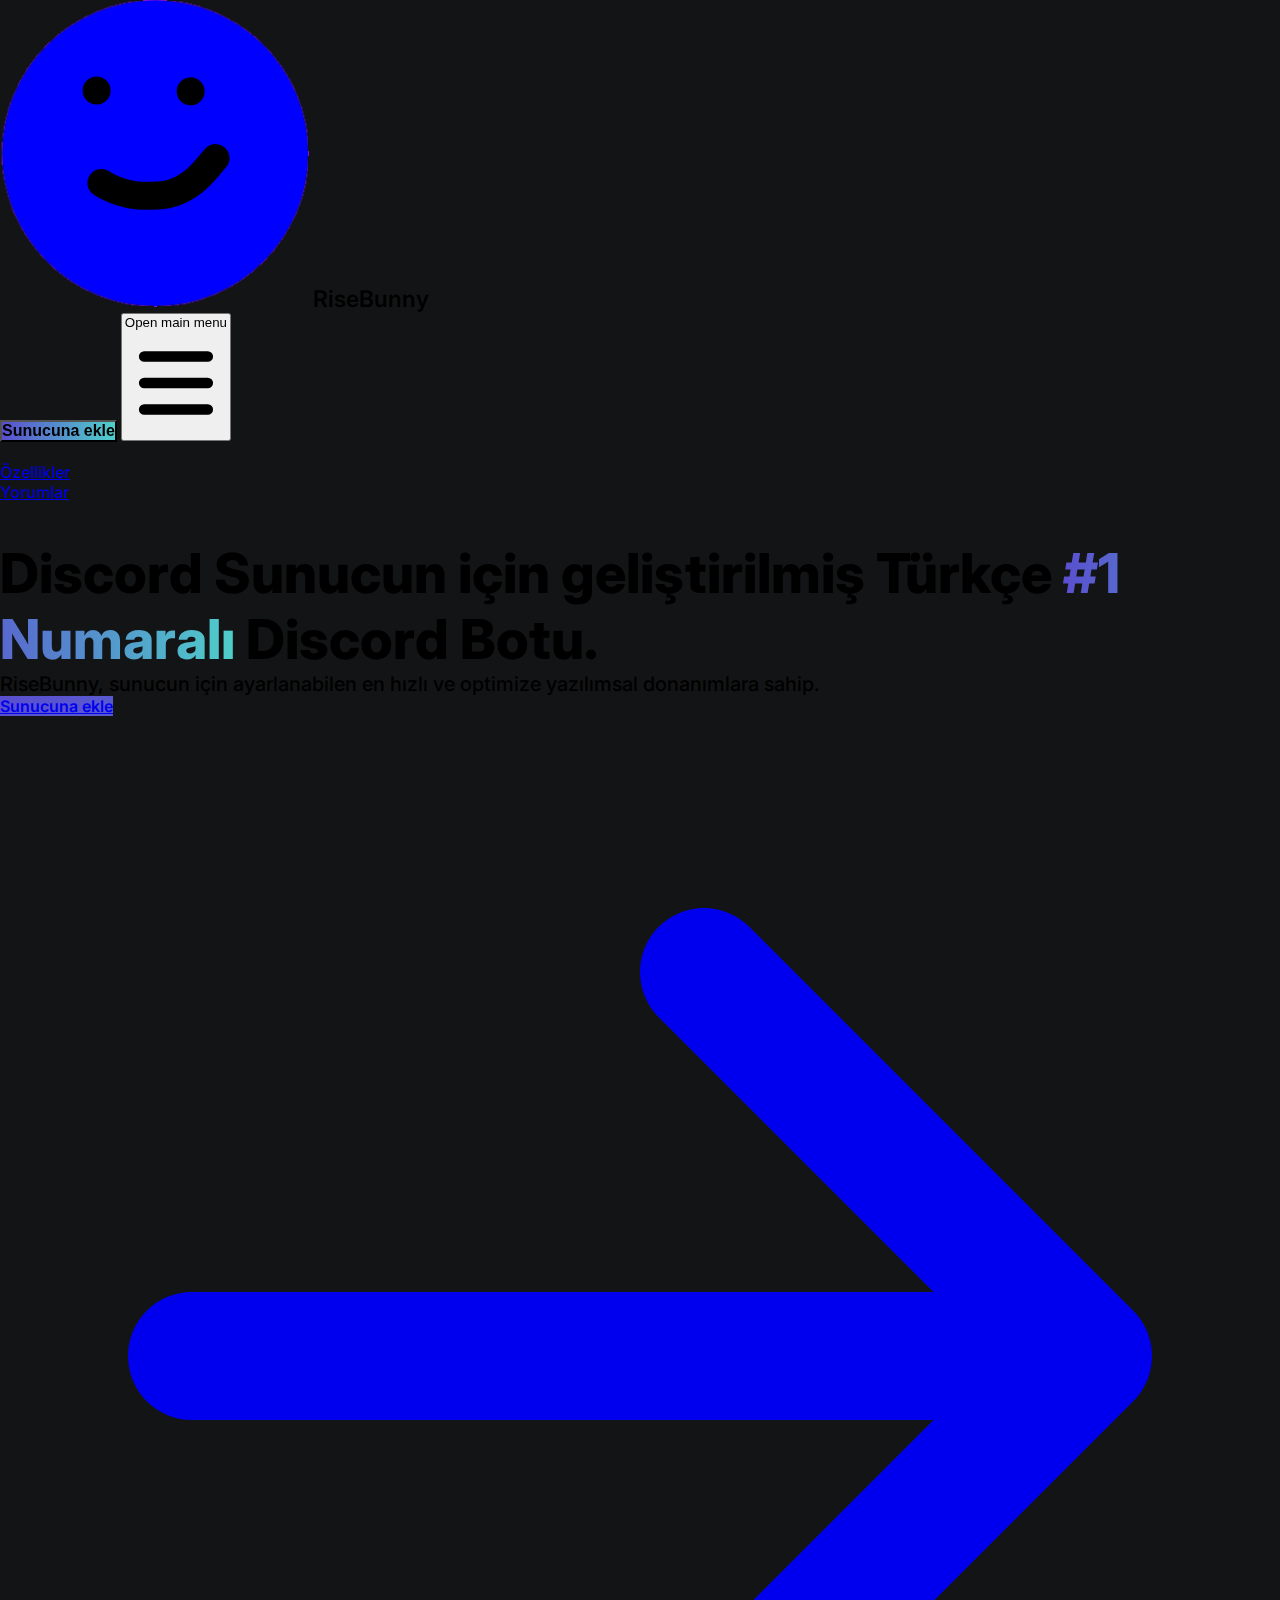
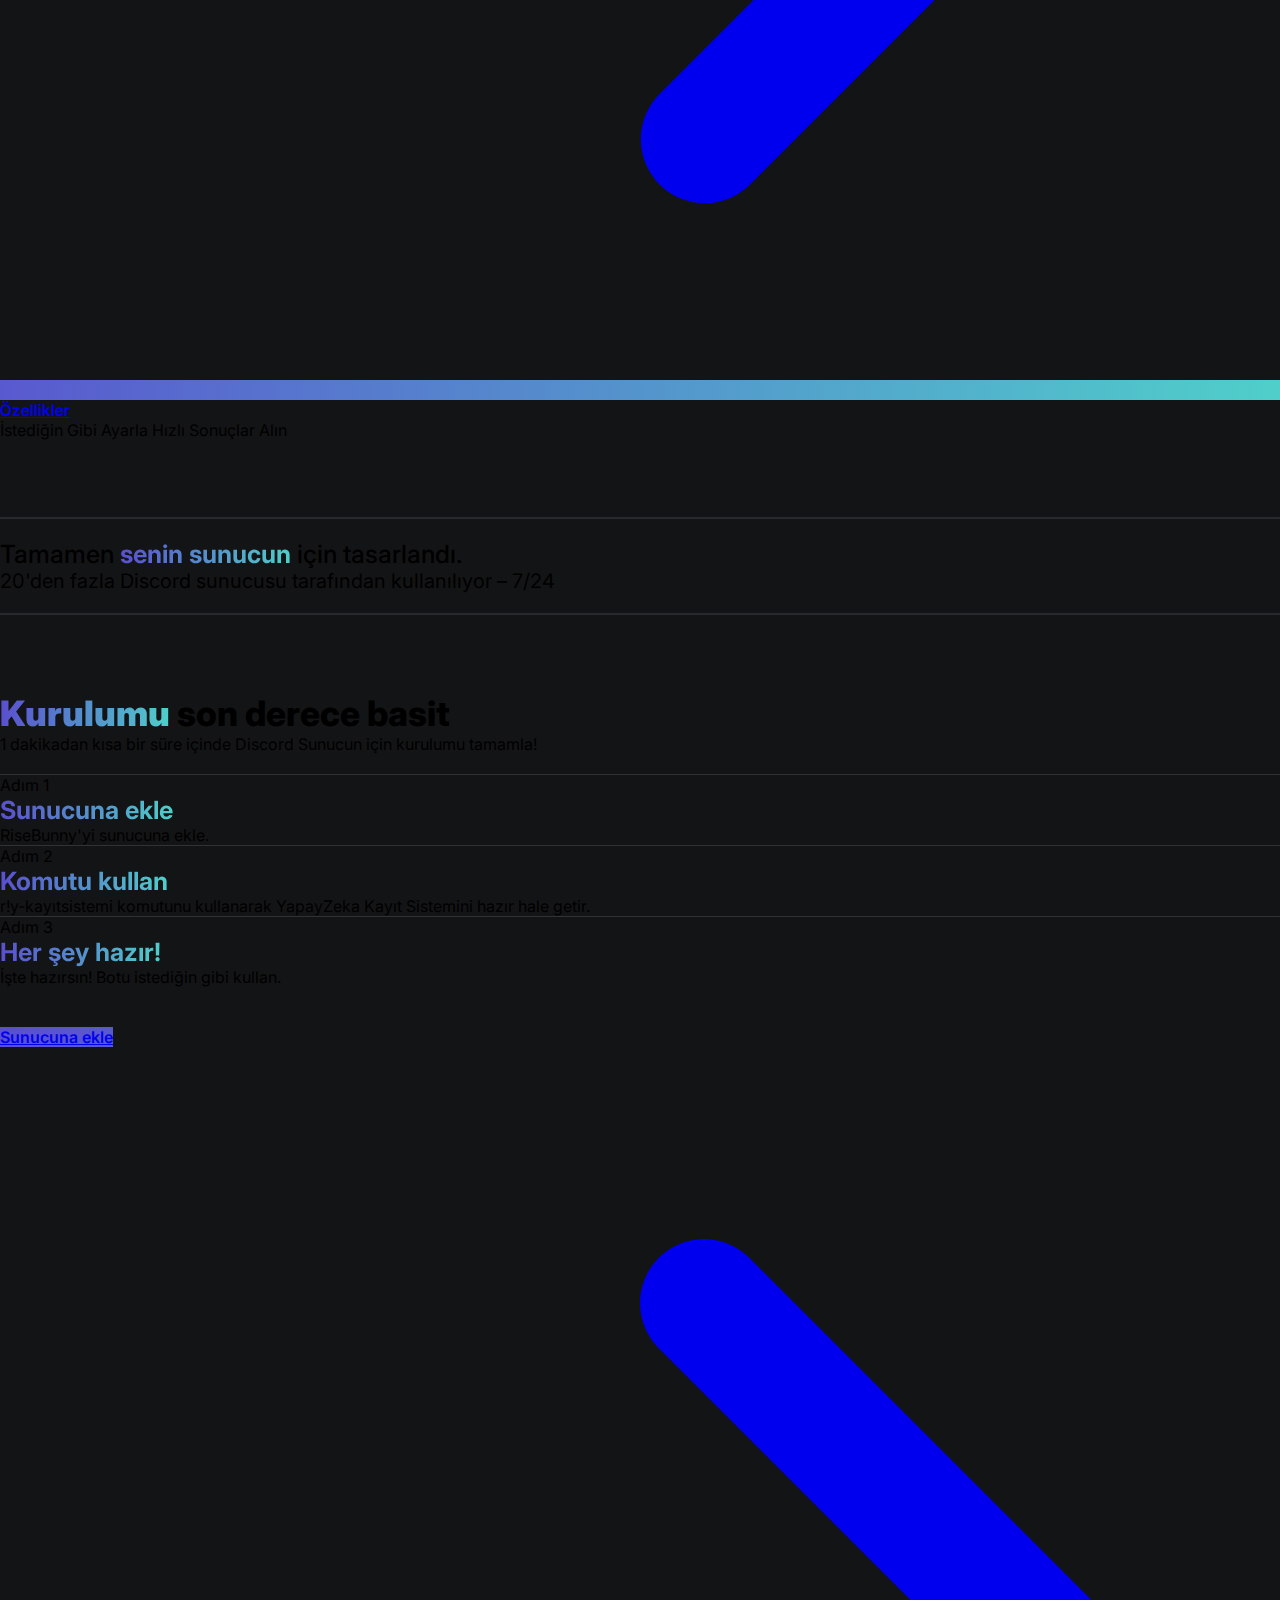
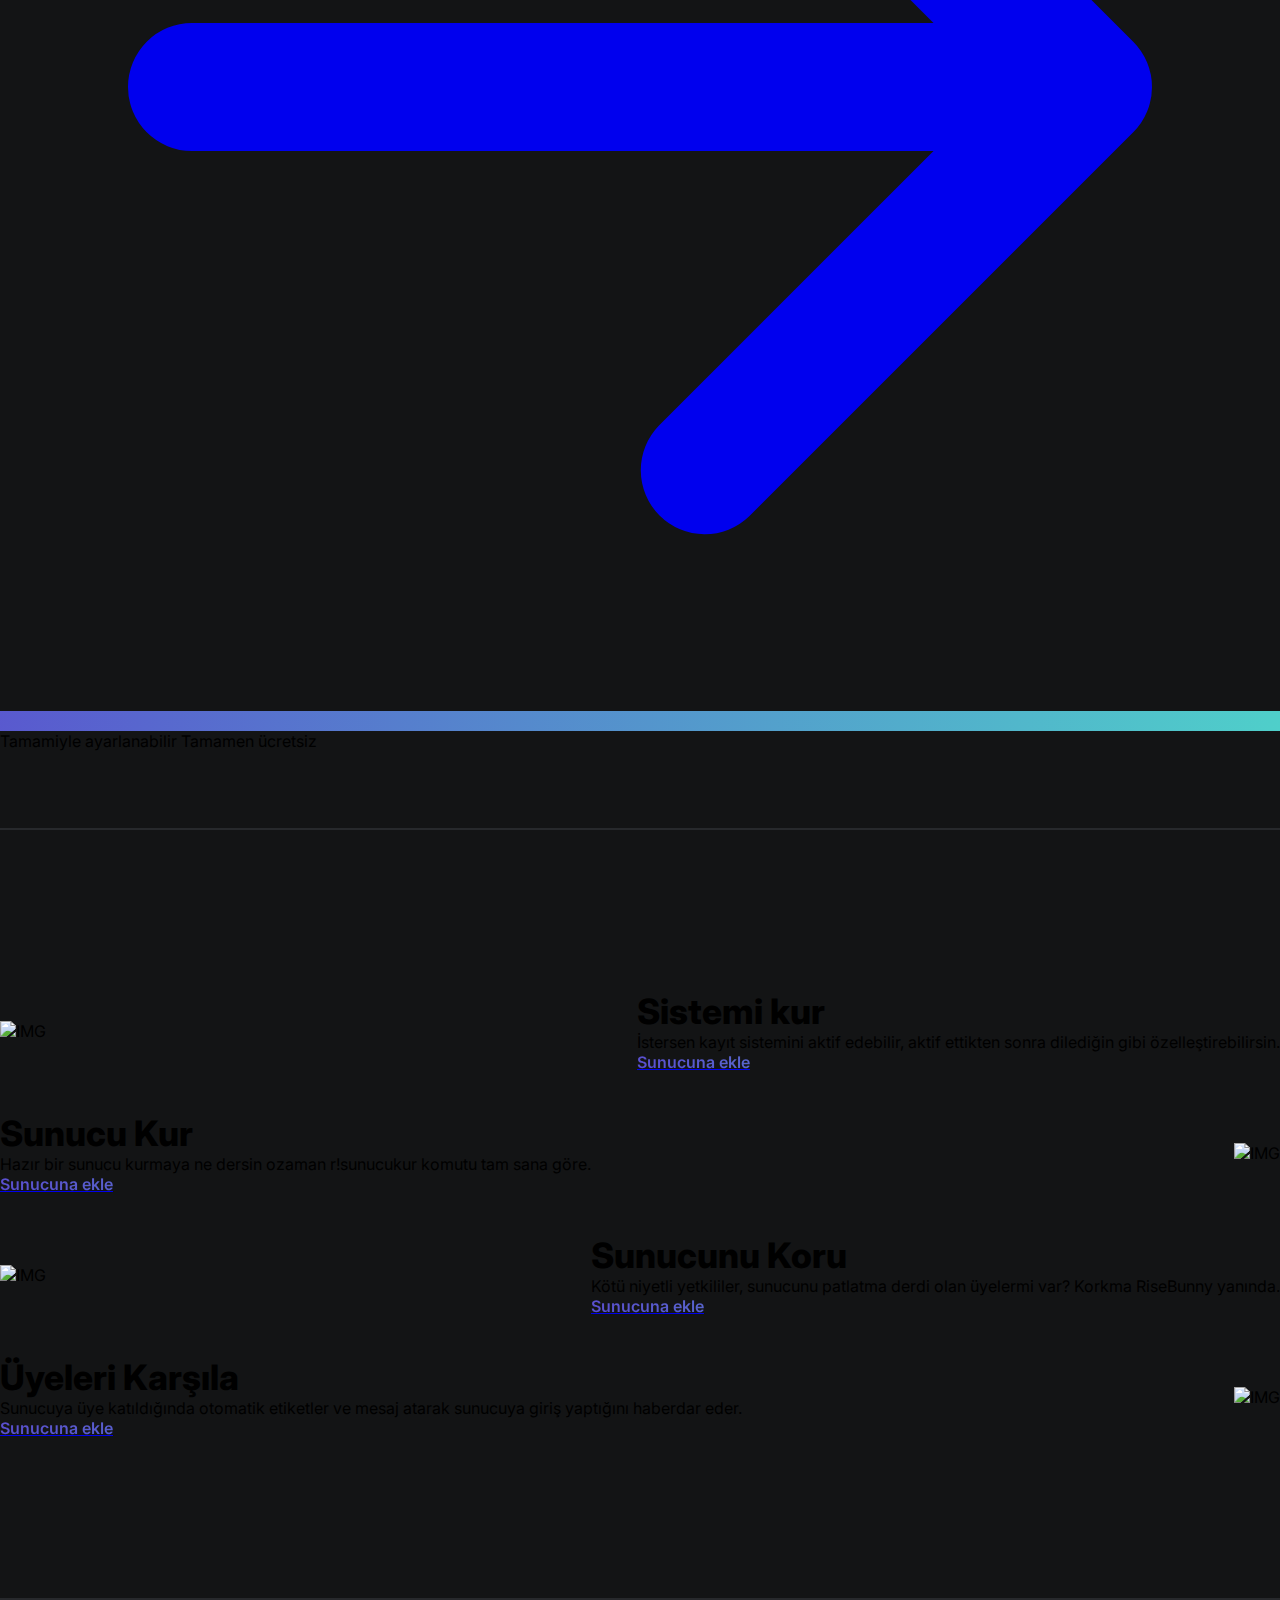
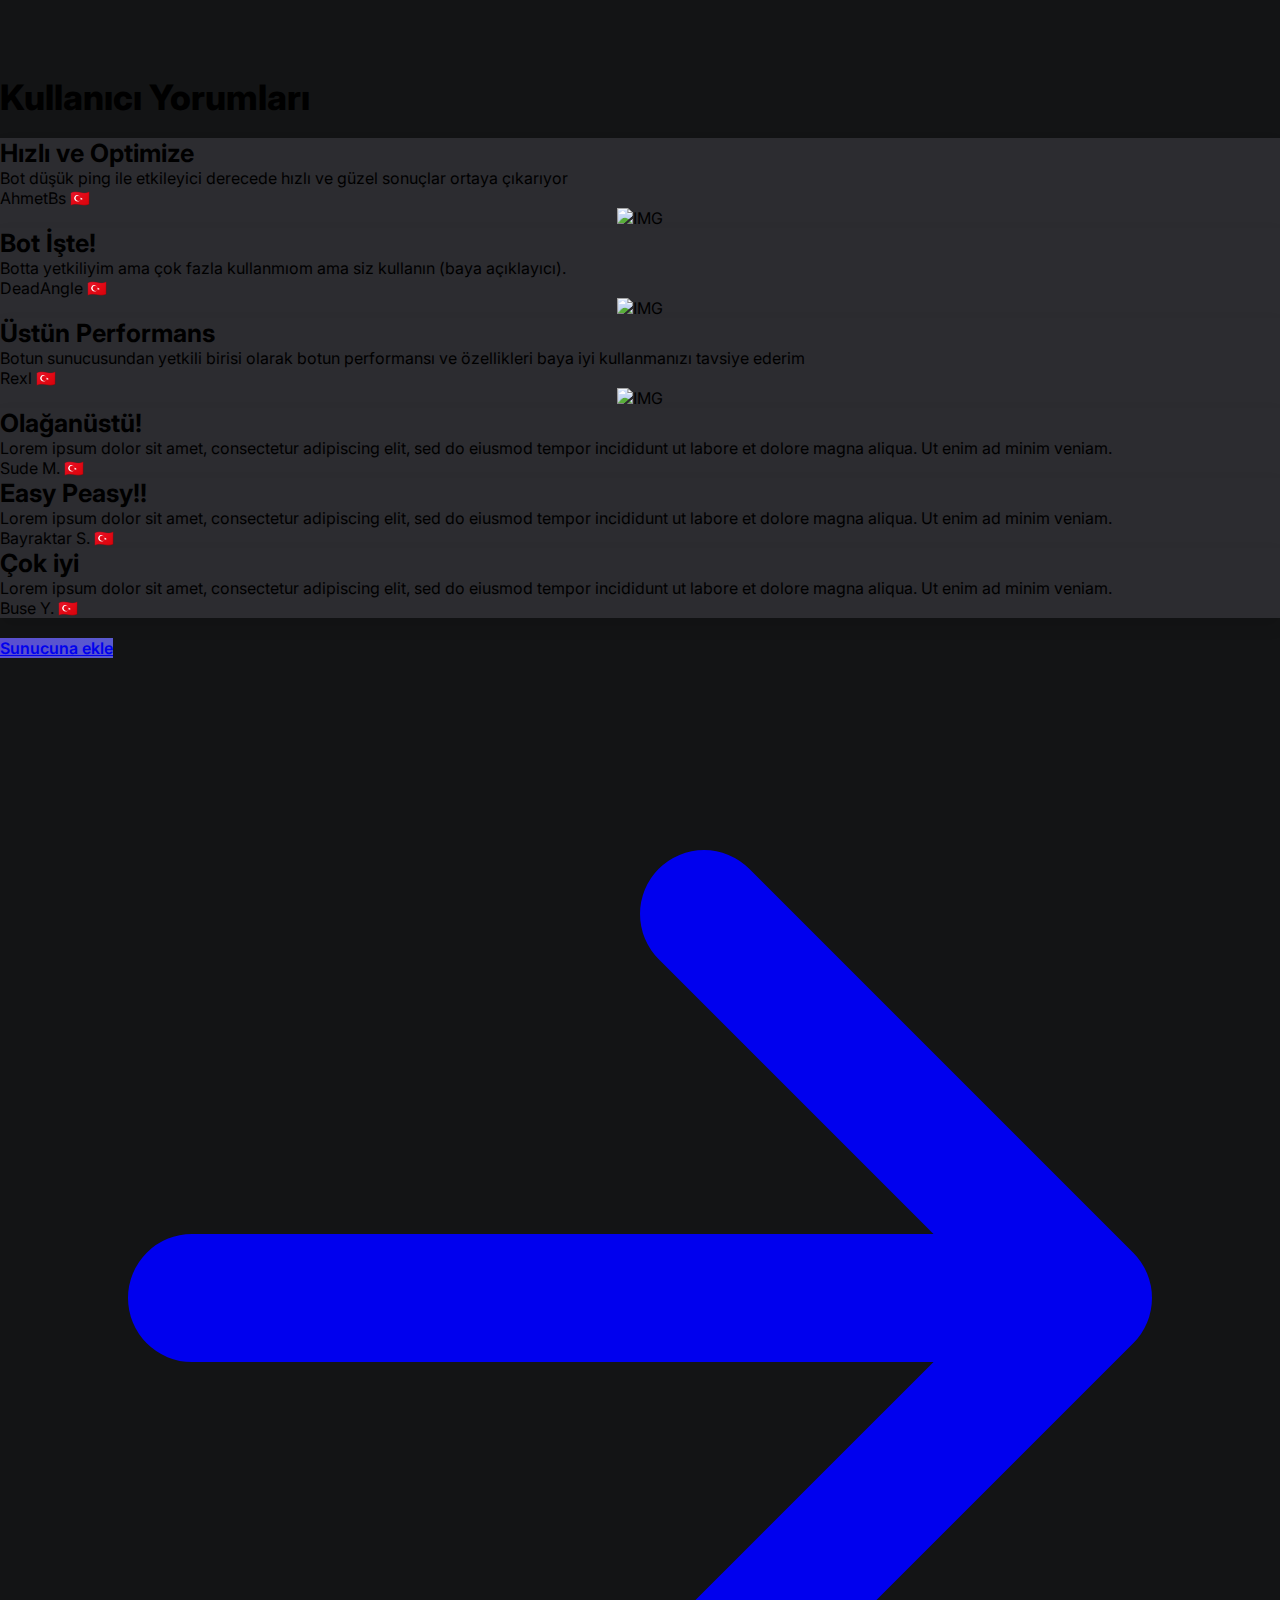
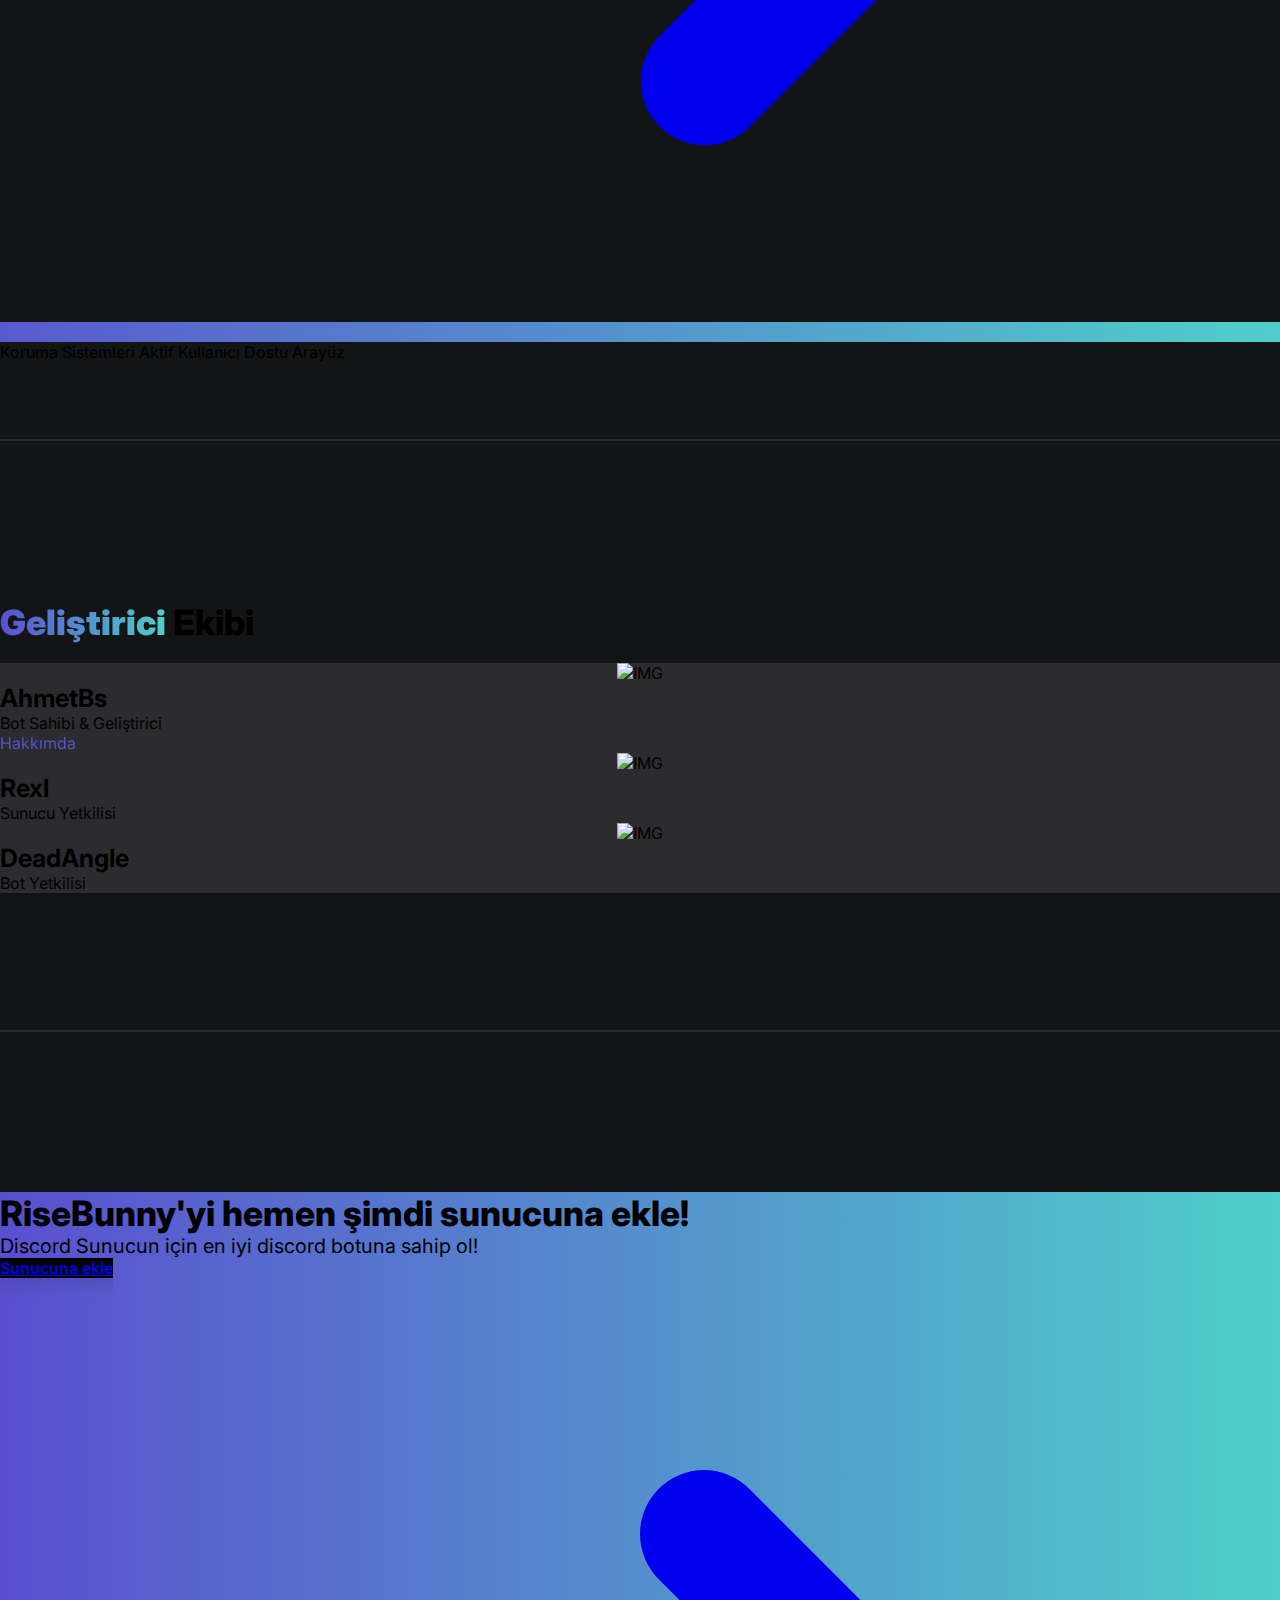
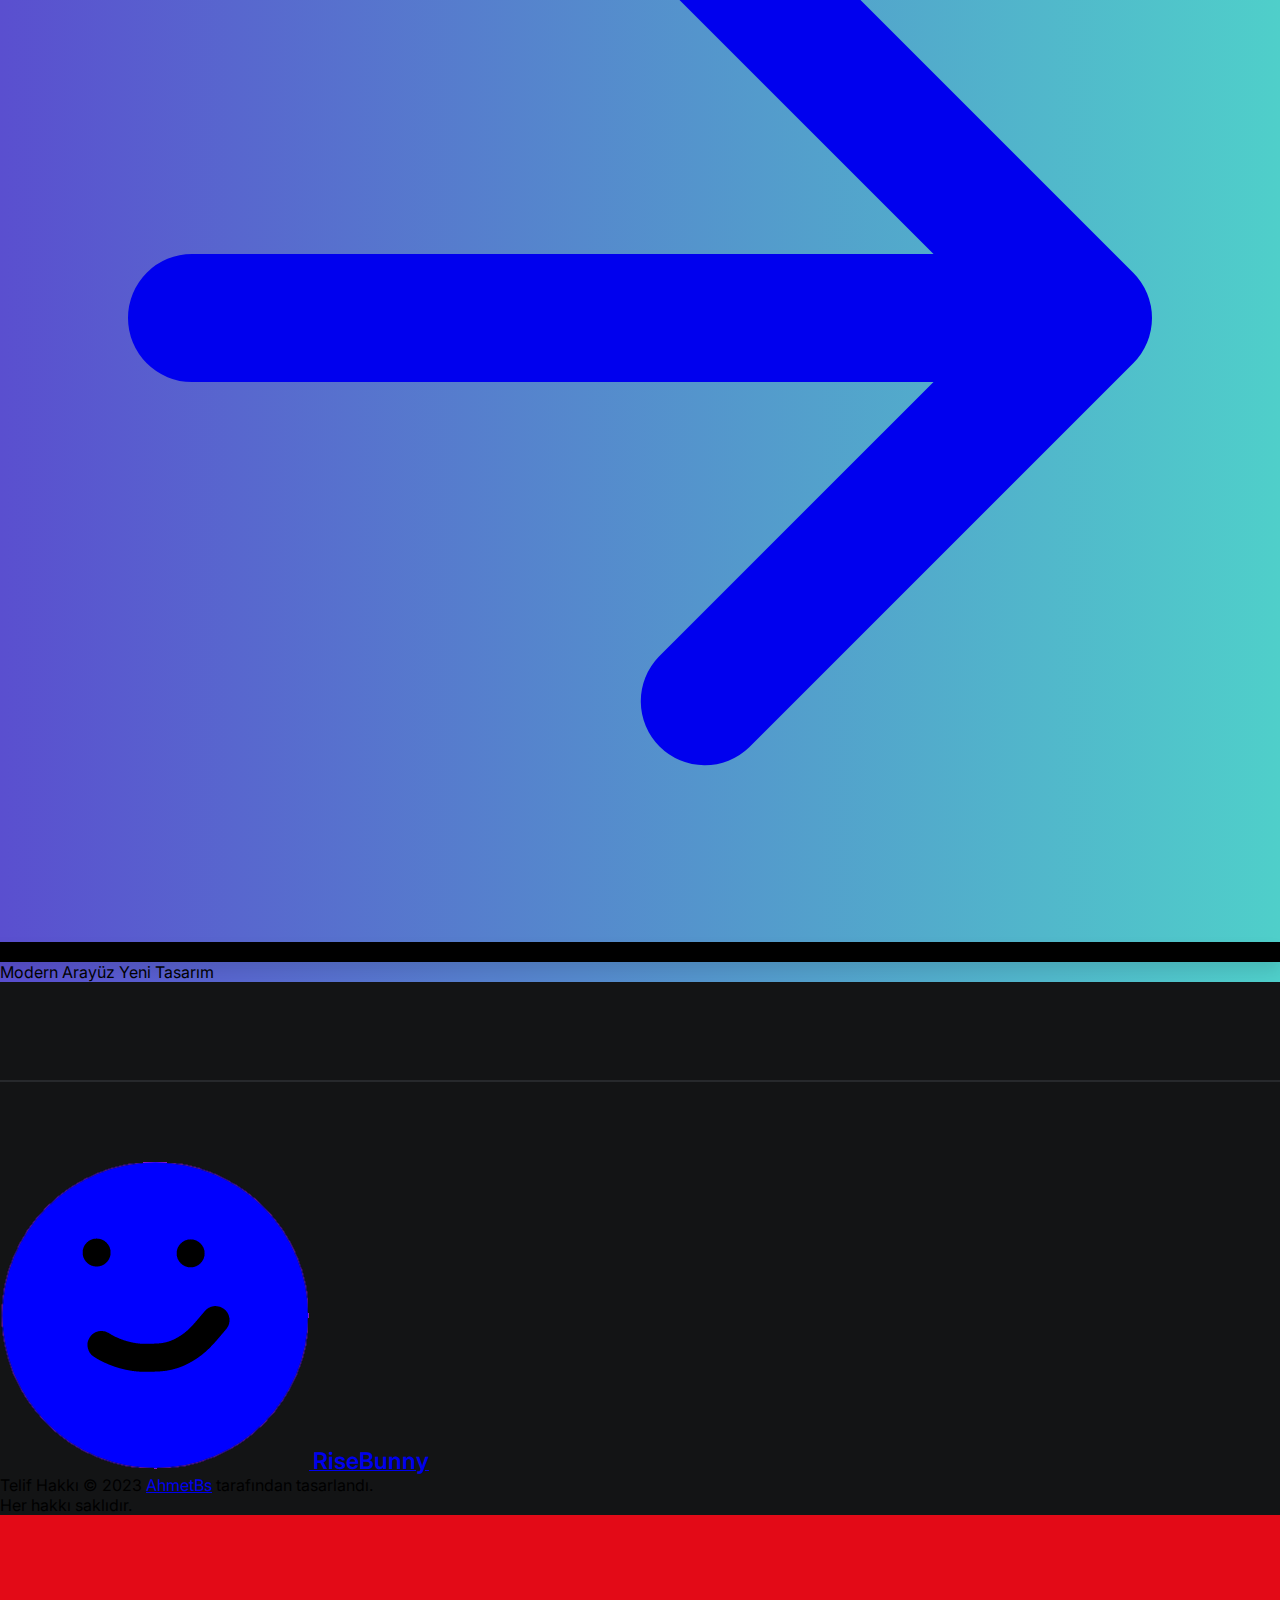
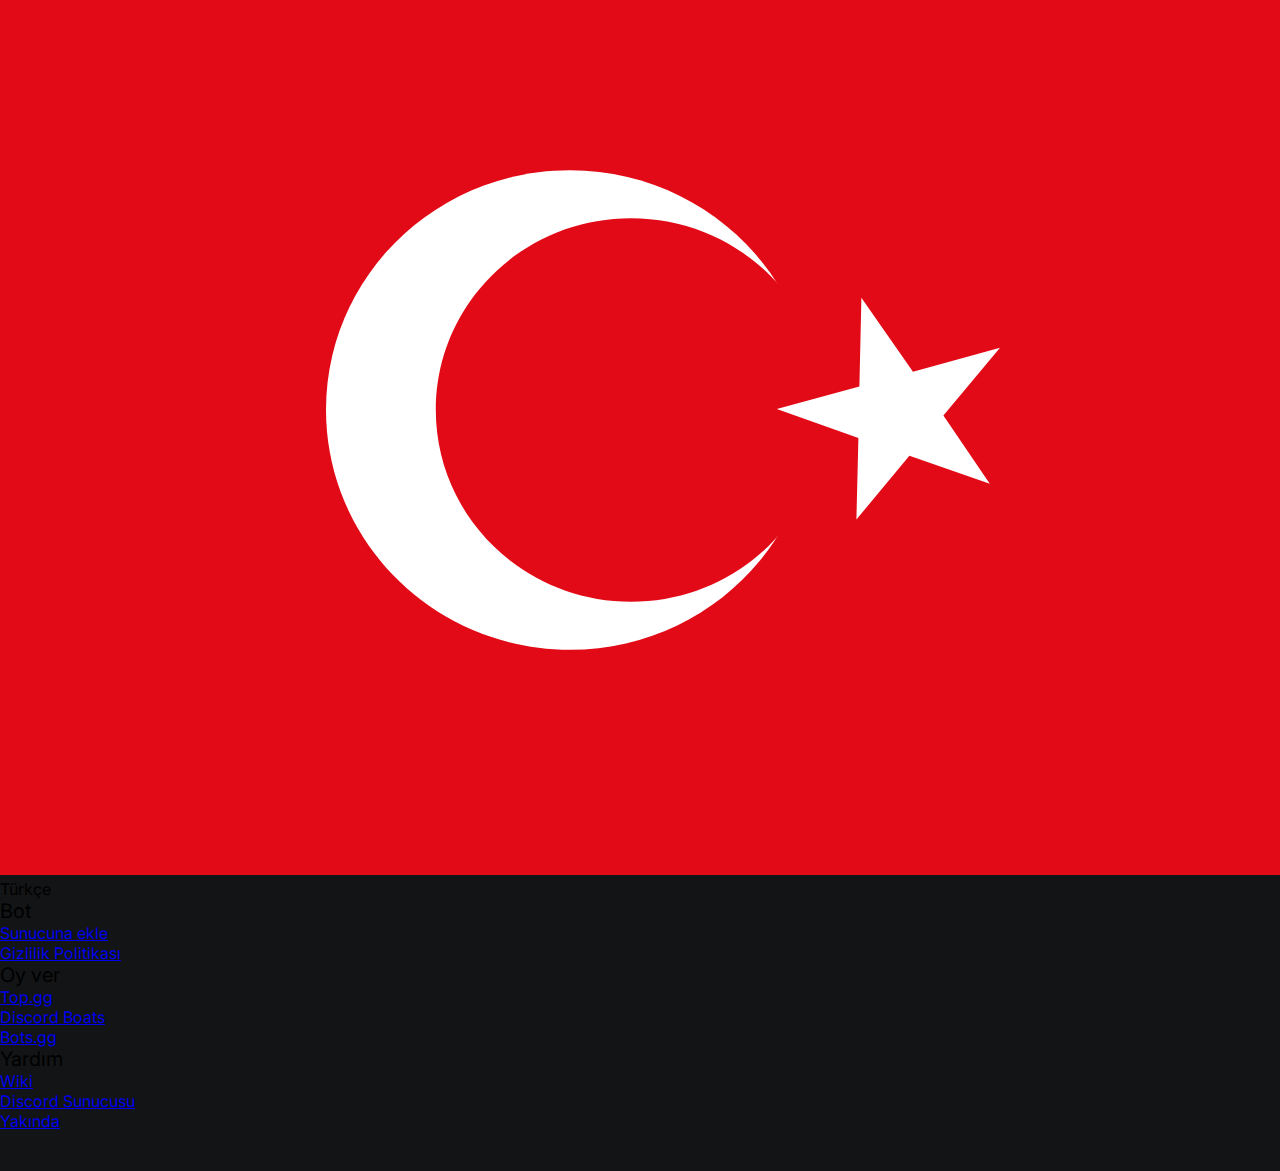
==== index.html @ ab7beb5d "Update index.html" ====
<!DOCTYPE html>
<html lang="en">

<head>
    <meta charset="UTF-8">
    <meta http-equiv="X-UA-Compatible" content="IE=edge">
    <meta name="viewport" content="width=device-width, initial-scale=1.0">
    <title>RiseBunny-Discord Bot.</title>
    <link rel="icon" type="image/png" href="">
    <meta property="og:title" content="RiseBunny Discord Bot">
    <meta name="og:description" content="Discord Sunucun için geliştirilmiş Türkçe #1 numaralı Discord Botu. YapayZeka Kayıt Sistemi, Moderasyon, Koruma, AboneRol, TicketSistemi ve dahası ile yorulmadan yönetin.">
    <meta property="og:image" content="https://media.discordapp.net/attachments/1109875312671592499/1147188055715889243/NG20230901-061329.png?ex=65a157a2&is=658ee2a2&hm=84ede9236004bb2b4fe1916a0de357052fb1bf584edcff3513b538108c8ad1fe&=&format=webp&quality=lossless&width=820&height=492">
    <meta property="og:url" content="/">
    <meta name="theme-color" content="#5a4fcf">
    <link rel="stylesheet" href="https://pro.fontawesome.com/releases/v6.0.0-beta3/css/all.css"
        ntegrity="sha512-YWzhKL2whUzgiheMoBFwW8CKV4qpHQAEuvilg9FAn5VJUDwKZZxkJNuGM4XkWuk94WCrrwslk8yWNGmY1EduTA=="
        crossorigin="anonymous" referrerpolicy="no-referrer">
    <link href="https://unpkg.com/tailwindcss@^2/dist/tailwind.min.css" rel="stylesheet">
    <link href="https://cdnjs.cloudflare.com/ajax/libs/flowbite/1.6.4/flowbite.min.css" rel="stylesheet" />
    <link rel='stylesheet' href="/assets/css/style.css">
    <script src="https://twemoji.maxcdn.com/v/latest/twemoji.min.js" crossorigin="anonymous"></script>
    <script>
        window.onload = function () {
            twemoji.parse(document.body,
                { folder: 'svg', ext: '.svg' }
            );
        }
    </script>
    <style>
        img.emoji {
            width: 1em;
            pointer-events: none;
            display: inline-block;
        }
    </style>
</head>

<body class="container max-w-10xl mx-auto">

    <nav class="sticky w-full z-20 top-0 left-0">
        <div class="max-w-screen-xl flex flex-wrap items-center justify-between mx-auto p-4">
            <a href="/" class="flex items-center">
                <img src="/assets/img/risebunny.png" draggable="false" class="h-7 mr-3" alt="IMG">
                <span class="regularTextBold text-white self-center whitespace-nowrap">RiseBunny</span>
            </a>
            <div class="flex md:order-2">
                <a href="/invite" target="_blank"><button type="button"
                        class="normalTextBold text-black gradientBg rounded-full px-6 py-3 text-center mr-3 md:mr-0"><i class="fa-brands fa-discord mr-2"></i> Sunucuna ekle</button></a>
                <button data-collapse-toggle="navbar-sticky" type="button"
                    class="inline-flex items-center p-2 text-white rounded-xl md:hidden coloredBg aria-controls="
                    navbar-sticky" aria-expanded="false">
                    <span class="sr-only">Open main menu</span>
                    <svg class="w-6 h-6" aria-hidden="true" fill="currentColor" viewBox="0 0 20 20"
                        xmlns="http://www.w3.org/2000/svg">
                        <path fill-rule="evenodd"
                            d="M3 5a1 1 0 011-1h12a1 1 0 110 2H4a1 1 0 01-1-1zM3 10a1 1 0 011-1h12a1 1 0 110 2H4a1 1 0 01-1-1zM3 15a1 1 0 011-1h12a1 1 0 110 2H4a1 1 0 01-1-1z"
                            clip-rule="evenodd"></path>
                    </svg>
                </button>
            </div>
            <div class="items-center justify-between hidden w-full md:flex md:w-auto md:order-1" id="navbar-sticky">
                <ul
                    class="text-white flex flex-col p-4 md:p-0 mt-4 border border-gray-800 rounded-xl md:flex-row md:space-x-8 md:mt-0 md:border-0">
                    <li>
                        <a href="#top"
                            class="normalText text-white whiteUnderline block py-2 pl-3 pr-6 rounded md:hover:bg-transparent md:p-0"><i class="fa-regular fa-house-blank"></i></a>
                    </li>
                    <li>
                        <a href="#features"
                            class="normalText text-white whiteUnderline block py-2 pl-3 pr-6 rounded md:hover:bg-transparent md:p-0">Özellikler</a>
                    </li>
                    <li>
                        <a href="#testimonials"
                            class="normalText text-white whiteUnderline block py-2 pl-3 rounded md:hover:bg-transparent md:p-0">Yorumlar</a>
                    </li>
                </ul>
            </div>
        </div>
    </nav>


    <section class="section">
        <div class="py-8 px-4 mx-auto max-w-6xl text-center lg:py-16 mt-8">
            <h1 class="blackText text-white mb-4 tracking-tight leading-none">Discord Sunucun için geliştirilmiş Türkçe
                <span class="gradientColor">#1 Numaralı</span> Discord Botu.
            </h1>
            <p class="regularText text-white opacity-90 mt-8 mb-8 sm:px-16 lg:px-48">RiseBunny, sunucun için ayarlanabilen en
                  hızlı ve optimize yazılımsal donanımlara sahip.</p>
            <div class="flex flex-col space-y-4 sm:flex-row sm:justify-center sm:space-y-0 sm:space-x-4">
                <a href="/invite" target="_blank"
                    class="normalTextBold text-black gradientBg inline-flex justify-center items-center py-3 px-6 text-center rounded-full">
                    Sunucuna ekle
                    <svg aria-hidden="true" class="ml-2 -mr-1 w-5 h-5" fill="currentColor" viewBox="0 0 20 20"
                        xmlns="http://www.w3.org/2000/svg">
                        <path fill-rule="evenodd"
                            d="M10.293 3.293a1 1 0 011.414 0l6 6a1 1 0 010 1.414l-6 6a1 1 0 01-1.414-1.414L14.586 11H3a1 1 0 110-2h11.586l-4.293-4.293a1 1 0 010-1.414z"
                            clip-rule="evenodd"></path>
                    </svg>
                </a>
                <a href="#features"
                    class="normalTextBold text-white secBg opacity-60 hover:opacity-100 inline-flex justify-center items-center py-3 px-6 text-center rounded-full">
                    Özellikler
                </a>
            </div>
            <p class="smallText text-white opacity-90 mt-8 mb-8 sm:px-16 lg:px-48"><span class="mr-2"><i
                        class="fa-regular fa-check mr-1 opacity-90"></i> <span class="opacity-60">İstediğin Gibi
                        Ayarla</span></span> <span class="mr-2"><i
                        class="fa-regular fa-check mr-1 opacity-90"></i>
                    <span class="opacity-60">Hızlı Sonuçlar Alın</span></span></p>
        </div>
    </section>

    <section class="section">
        <div class="py-8 px-4 mx-auto max-w-6xl text-center lg:py-16">
            <hr class="customHr">
            <br>
            <p class="boldText text-white opacity-90 mt-8 mb-2 sm:px-16 lg:px-48">Tamamen <span
                    class="gradientColor"><b>senin sunucun</b></span> için tasarlandı.</p>
            <p class="regularTextIta text-white opacity-60 mb-8 sm:px-16 lg:px-48">20'den fazla Discord sunucusu
                tarafından kullanılıyor – 7/24</p>
            <br>
            <hr class="customHr">
        </div>
    </section>

    <section class="section">
        <div class="py-8 px-4 mx-auto max-w-6xl lg:py-16">
            <p class="extraBoldText text-white opacity-90 mt-8 mb-2 sm:px-16 lg:px-48"><span
                    class="gradientColor"><b>Kurulumu</b></span> son derece basit</p>
            <p class="smallText text-white opacity-80 mb-8 sm:px-16 lg:px-48">1 dakikadan kısa bir süre içinde Discord
                Sunucun için kurulumu tamamla!</p>
            <br>
            <div class="sm:px-16 lg:px-48">
                <div class="grid grid-cols-1 gap-8 sm:gird-cols-1 md:grid-cols-3">
                    <div class="card h-full">
                        <div class="items-center overflow-hidden">
                            <p class="smallText text-white opacity-80 mt-5">Adım 1</p>
                            <p class="boldText text-white opacity-90 mt-3"><span class="gradientColor"><b>Sunucuna
                                        ekle</b></span></p>
                            <p class="smallText text-white opacity-80 mt-3">RiseBunny'yi sunucuna ekle.</p>
                        </div>
                    </div>
                    <div class="card h-full">
                        <div class="items-center overflow-hidden">
                            <p class="smallText text-white opacity-80 mt-5">Adım 2</p>
                            <p class="boldText text-white opacity-90 mt-3"><span class="gradientColor"><b>Komutu
                                        kullan</b></span></p>
                            <p class="smallText text-white opacity-80 mt-3">r!y-kayıtsistemi komutunu kullanarak YapayZeka Kayıt
                                Sistemini
                                hazır hale getir.</p>
                        </div>
                    </div>
                    <div class="card h-full">
                        <div class="items-center overflow-hidden">
                            <p class="smallText text-white opacity-80 mt-5">Adım 3</p>
                            <p class="boldText text-white opacity-90 mt-3"><span class="gradientColor"><b>Her şey
                                        hazır!</b></span></p>
                            <p class="smallText text-white opacity-80 mt-3">İşte hazırsın! Botu istediğin gibi kullan.</p>
                        </div>
                    </div>
                </div>
            </div>
            <br><br>
            <div class="flex flex-col space-y-4 sm:flex-row sm:justify-center sm:space-y-0 sm:space-x-4 mt-8">
                <a href="/invite" target="_blank"
                    class="normalTextBold text-black gradientBg inline-flex justify-center items-center py-3 px-6 text-center rounded-full">
                    Sunucuna ekle
                    <svg aria-hidden="true" class="ml-2 -mr-1 w-5 h-5" fill="currentColor" viewBox="0 0 20 20"
                        xmlns="http://www.w3.org/2000/svg">
                        <path fill-rule="evenodd"
                            d="M10.293 3.293a1 1 0 011.414 0l6 6a1 1 0 010 1.414l-6 6a1 1 0 01-1.414-1.414L14.586 11H3a1 1 0 110-2h11.586l-4.293-4.293a1 1 0 010-1.414z"
                            clip-rule="evenodd"></path>
                    </svg>
                </a>
            </div>
            <p class="smallText text-white text-center opacity-90 mt-8 mb-8 sm:px-16 lg:px-48"><span class="mr-2"><i
                        class="fa-regular fa-check mr-1 opacity-90"></i> <span class="opacity-60">Tamamiyle
                        ayarlanabilir</span></span> <span class="mr-2"><i
                        class="fa-regular fa-check mr-1 opacity-90"></i>
                    <span class="opacity-60">Tamamen ücretsiz</span></span></p>
        </div>
    </section>

    <section class="section" id="features">
        <div class="py-8 px-4 mx-auto max-w-6xl lg:py-16">
            <hr class="customHr">
            <br>
            <br>
            <br>
            <br>
            <br>
            <br>
            <br>
            <br>
            <div class="sectionGrid mt-8 mb-8">
                <div class="sectionGridItem">
                    <img src="https://media.discordapp.net/attachments/1118567518454423593/1191278580206927975/Screenshot_20240101-1015102.png?ex=65a4dba2&is=659266a2&hm=49fa41d10966e187f02eac4f7d2847830b86c6f178804bfab9b995a11fc18d6b&" draggable="false" alt="IMG" width="500">
                </div>
                <div class="sectionGridItem sectionGridItemRight">
                    <p class="extraBoldText text-white opacity-90">Sistemi kur</p>
                    <p class="smallText text-white opacity-80 mt-4">İstersen kayıt sistemini aktif edebilir, aktif
                        ettikten sonra dilediğin gibi özelleştirebilirsin.</p>
                    <a href="/invite" target="_blank">
                        <p class="smallTextBold gradientColor gradientUnderline mt-3">Sunucuna ekle <i
                                class="fa-regular fa-arrow-right"></i></p>
                    </a>
                </div>
            </div>
            <br>
            <br>
            <div class="sectionGrid mt-8 mb-8">
                <div class="sectionGridItem">
                    <p class="extraBoldText text-white opacity-90">Sunucu Kur</p>
                    <p class="smallText text-white opacity-80 mt-4">Hazır bir sunucu kurmaya 
                        ne dersin ozaman r!sunucukur komutu tam sana göre.</p>
                    <a href="/invite" target="_blank">
                        <p class="smallTextBold gradientColor gradientUnderline mt-3">Sunucuna ekle <i
                                class="fa-regular fa-arrow-right"></i></p>
                    </a>
                </div>
                <div class="sectionGridItem sectionGridItemRight">
                    <img src="https://media.discordapp.net/attachments/1118567518454423593/1191278183723565157/Screenshot_20230815-2318192.png?ex=65a4db43&is=65926643&hm=4ea0b4f6a9d836e519a66beb6a96763eff449869fbf51a45117ad9cc020e66d2&" draggable="false" alt="IMG" width="500">
                </div>
            </div>
            <br>
            <br>
            <div class="sectionGrid mt-8 mb-8">
                <div class="sectionGridItem">
                    <img src="https://media.discordapp.net/attachments/1118567518454423593/1191278183455145984/Screenshot_20230815-2305022.png?ex=65a4db43&is=65926643&hm=5853aa43916cb7cd22e26953846f036f4e21526a12b5435bff7dfd552a103435&" draggable="false" alt="IMG" width="500">
                </div>
                <div class="sectionGridItem sectionGridItemRight">
                    <p class="extraBoldText text-white opacity-90">Sunucunu Koru</p>
                    <p class="smallText text-white opacity-80 mt-4">Kötü niyetli yetkililer,
                        sunucunu patlatma derdi olan üyelermi var? Korkma RiseBunny yanında.</p>
                    <a href="/invite" target="_blank">
                        <p class="smallTextBold gradientColor gradientUnderline mt-3">Sunucuna ekle <i
                                class="fa-regular fa-arrow-right"></i></p>
                    </a>

                </div>
            </div>
            <br>
            <br>
            <div class="sectionGrid mt-8 mb-8">
                <div class="sectionGridItem">
                    <p class="extraBoldText text-white opacity-90">Üyeleri Karşıla</p>
                    <p class="smallText text-white opacity-80 mt-4">Sunucuya üye katıldığında otomatik
                        etiketler ve
                        mesaj atarak sunucuya giriş yaptığını haberdar eder.</p>
                    <a href="/invite" target="_blank">
                        <p class="smallTextBold gradientColor gradientUnderline mt-3">Sunucuna ekle <i
                                class="fa-regular fa-arrow-right"></i></p>
                    </a>

                </div>
                <div class="sectionGridItem sectionGridItemRight">
                    <img src="https://media.discordapp.net/attachments/1118567518454423593/1191280270586945596/Screenshot_20240101-1021572.png?ex=65a4dd35&is=65926835&hm=11fafd336b4e18268ac6bc9709e430aea3d40d927881c4faa84a6264ceaf6a2d&" draggable="false" alt="IMG" width="500">
                </div>
            </div>
            <br>
            <br>
            <br>
            <br>
            <br>
            <br>
            <br>
            <br>
            <hr class="customHr">
        </div>
    </section>

    <section class="section" id="testimonials">
        <div class="py-8 px-4 mx-auto max-w-6xl text-center lg:py-16">
            <p class="extraBoldText text-white opacity-90 mt-8 mb-2 sm:px-16 lg:px-48">Kullanıcı Yorumları
            </p>
            <br>
            <div class="sm:px-16 lg:px-48 text-left">
                <div class="grid grid-cols-1 gap-8 sm:gird-cols-1 md:grid-cols-3">
                    <div class="cardWBg rounded-xl h-full">
                        <div class="p-6 items-center overflow-hidden mt-5 mb-5">
                            <p class="smallText opacity-80"><i class="fa-solid fa-star gradientColor"></i> <i
                                    class="fa-solid fa-star gradientColor"></i> <i
                                    class="fa-solid fa-star gradientColor"></i> <i
                                    class="fa-solid fa-star gradientColor"></i> <i
                                    class="fa-solid fa-star gradientColor"></i></p>
                            <p class="boldText text-white opacity-90 mt-3"><b>Hızlı ve Optimize</b></p>
                            <p class="smallText text-white opacity-80 mt-3">Bot düşük ping ile etkileyici derecede hızlı ve güzel sonuçlar ortaya çıkarıyor</p>
                            <p class="smallText text-white opacity-80 mt-8">AhmetBs 🇹🇷</p>
                            <center><img src="https://cdn.discordapp.com/avatars/985126554306773063/1df58afaef0abedeac8272cda1289899.webp?" draggable="false" alt="IMG" style="width: 100%">
                        </div>
                    </div>
                    <div class="cardWBg rounded-xl h-full">
                        <div class="p-6 items-center overflow-hidden mt-5 mb-5">
                            <p class="smallText opacity-80"><i class="fa-solid fa-star gradientColor"></i> <i
                                    class="fa-solid fa-star gradientColor"></i> <i
                                    class="fa-solid fa-star gradientColor"></i> <i
                                    class="fa-solid fa-star gradientColor"></i> <i
                                    class="fa-solid fa-star gradientColor"></i></p>
                            <p class="boldText text-white opacity-90 mt-3"><b>Bot İşte!</b></p>
                            <p class="smallText text-white opacity-80 mt-3">Botta yetkiliyim ama çok fazla kullanmıom ama siz kullanın (baya açıklayıcı).</p>
                            <p class="smallText text-white opacity-80 mt-8">DeadAngle 🇹🇷</p>
                            <center><img src="https://media.discordapp.net/attachments/1189183015419658261/1191323282515972136/IMG_20230602_001001_201.jpg?ex=65a50544&is=65929044&hm=483469dfe02d4318f6fd0525cb6117997881edb04b185e5d0ff55e3698903bfc&" draggable="false" alt="IMG" style="width: 100%">
                        </div>
                    </div>
                    <div class="cardWBg rounded-xl h-full">
                        <div class="p-6 items-center overflow-hidden mt-5 mb-5">
                            <p class="smallText opacity-80"><i class="fa-solid fa-star gradientColor"></i> <i
                                    class="fa-solid fa-star gradientColor"></i> <i
                                    class="fa-solid fa-star gradientColor"></i> <i
                                    class="fa-solid fa-star gradientColor"></i> <i
                                    class="fa-solid fa-star gradientColor"></i></p>
                            <p class="boldText text-white opacity-90 mt-3"><b>Üstün Performans</b></p>
                            <p class="smallText text-white opacity-80 mt-3">Botun sunucusundan yetkili birisi olarak botun performansı ve özellikleri baya iyi kullanmanızı tavsiye ederim</p>
                            <p class="smallText text-white opacity-80 mt-8">Rexl 🇹🇷</p>
                            <center><img src="https://tenor.com/view/aizen-bleach-baner-lol-gif-11730481081331580904.gif" draggable="false" alt="IMG" style="width: 100%">
                        </div>
                    </div>
                    <div class="cardWBg rounded-xl h-full">
                        <div class="p-6 items-center overflow-hidden mt-5 mb-5">
                            <p class="smallText opacity-80"><i class="fa-solid fa-star gradientColor"></i> <i
                                    class="fa-solid fa-star gradientColor"></i> <i
                                    class="fa-solid fa-star gradientColor"></i> <i
                                    class="fa-solid fa-star gradientColor"></i> <i
                                    class="fa-solid fa-star gradientColor"></i></p>
                            <p class="boldText text-white opacity-90 mt-3"><b>Olağanüstü!</b></p>
                            <p class="smallText text-white opacity-80 mt-3">Lorem ipsum dolor sit amet, consectetur
                                adipiscing elit, sed do eiusmod tempor incididunt ut labore et dolore magna aliqua. Ut
                                enim ad minim veniam.</p>
                            <p class="smallText text-white opacity-80 mt-8">Sude M. 🇹🇷</p>
                        </div>
                    </div>
                    <div class="cardWBg rounded-xl h-full">
                        <div class="p-6 items-center overflow-hidden mt-5 mb-5">
                            <p class="smallText opacity-80"><i class="fa-solid fa-star gradientColor"></i> <i
                                    class="fa-solid fa-star gradientColor"></i> <i
                                    class="fa-solid fa-star gradientColor"></i> <i
                                    class="fa-solid fa-star gradientColor"></i> <i
                                    class="fa-solid fa-star gradientColor"></i></p>
                            <p class="boldText text-white opacity-90 mt-3"><b>Easy Peasy!!</b></p>
                            <p class="smallText text-white opacity-80 mt-3">Lorem ipsum dolor sit amet, consectetur
                                adipiscing elit, sed do eiusmod tempor incididunt ut labore et dolore magna aliqua. Ut
                                enim ad minim veniam.</p>
                            <p class="smallText text-white opacity-80 mt-8">Bayraktar S. 🇹🇷</p>
                        </div>
                    </div>
                    <div class="cardWBg rounded-xl h-full">
                        <div class="p-6 items-center overflow-hidden mt-5 mb-5">
                            <p class="smallText opacity-80"><i class="fa-solid fa-star gradientColor"></i> <i
                                    class="fa-solid fa-star gradientColor"></i> <i
                                    class="fa-solid fa-star gradientColor"></i> <i
                                    class="fa-solid fa-star gradientColor"></i> <i
                                    class="fa-solid fa-star gradientColor"></i></p>
                            <p class="boldText text-white opacity-90 mt-3"><b>Çok iyi</b></p>
                            <p class="smallText text-white opacity-80 mt-3">Lorem ipsum dolor sit amet, consectetur
                                adipiscing elit, sed do eiusmod tempor incididunt ut labore et dolore magna aliqua. Ut
                                enim ad minim veniam.</p>
                            <p class="smallText text-white opacity-80 mt-8">Buse Y. 🇹🇷</p>
                        </div>
                    </div>
                </div>
            </div>
            <br>
            <div class="flex flex-col space-y-4 sm:flex-row sm:justify-center sm:space-y-0 sm:space-x-4 mt-8">
                <a href="/invite" target="_blank"
                    class="normalTextBold text-black gradientBg inline-flex justify-center items-center py-3 px-6 text-center rounded-full">
                    Sunucuna ekle
                    <svg aria-hidden="true" class="ml-2 -mr-1 w-5 h-5" fill="currentColor" viewBox="0 0 20 20"
                        xmlns="http://www.w3.org/2000/svg">
                        <path fill-rule="evenodd"
                            d="M10.293 3.293a1 1 0 011.414 0l6 6a1 1 0 010 1.414l-6 6a1 1 0 01-1.414-1.414L14.586 11H3a1 1 0 110-2h11.586l-4.293-4.293a1 1 0 010-1.414z"
                            clip-rule="evenodd"></path>
                    </svg>
                </a>
            </div>
            <p class="smallText text-white opacity-90 mt-8 mb-8 sm:px-16 lg:px-48"><span class="mr-2"><i
                        class="fa-regular fa-check mr-1 opacity-90"></i> <span class="opacity-60">Koruma Sistemleri Aktif</span></span> <span class="mr-2"><i
                        class="fa-regular fa-check mr-1 opacity-90"></i>
                    <span class="opacity-60">Kullanıcı Dostu Arayüz</span></span></p>
        </div>
    </section>

    <section class="section" id="features">
        <div class="py-8 px-4 mx-auto max-w-6xl lg:py-16">
            <hr class="customHr">
            <br>
            <br>
            <br>
            <br>
            <br>
            <br>
            <br>
            <br>
            <p class="extraBoldText text-white opacity-90 mt-8 mb-2 sm:px-16 lg:px-48"><span
                    class="gradientColor"><b>Geliştirici</b></span> Ekibi
            </p>
            <br>
            <div class="sm:px-16 lg:px-48 text-left">
                <div class="grid grid-cols-1 gap-8 sm:gird-cols-1 md:grid-cols-3">
                    <div class="cardWBg rounded-xl h-full">
                        <div class="p-6 items-center overflow-hidden mt-5 mb-5">
                            <center><img src="https://cdn.discordapp.com/avatars/985126554306773063/1df58afaef0abedeac8272cda1289899.webp?" draggable="false" alt="IMG" style="width: 100%">
                            </center>
                            <p class="boldText text-white opacity-90 mt-5"><b>AhmetBs</b></p>
                            <p class="smallText text-white opacity-80 mt-3">Bot Sahibi & Geliştirici</p>
                            <p class="smallText gradientColor mt-3"><a href="./hakkımda"
                                    target="_blank" class="gradientUnderline">Hakkımda<i
                                        class="fa-regular fa-arrow-right"></i></a></p>
                        </div>
                    </div>
                    <div class="cardWBg rounded-xl h-full">
                        <div class="p-6 items-center overflow-hidden mt-5 mb-5">
                            <center><img src="https://tenor.com/view/aizen-bleach-baner-lol-gif-11730481081331580904.gif" draggable="false" alt="IMG" style="width: 100%">
                            </center>
                            <p class="boldText text-white opacity-90 mt-5"><b>Rexl</b></p>
                            <p class="smallText text-white opacity-80 mt-3">Sunucu Yetkilisi</p>
                            <p class="smallText gradientColor mt-3"><a href="" target="_blank"
                                    class="gradientUnderline"> <i class="fa-regular fa-arrow-right"></i></a></p>
                        </div>
                    </div>
                    <div class="cardWBg rounded-xl h-full">
                        <div class="p-6 items-center overflow-hidden mt-5 mb-5">
                            <center><img src="https://media.discordapp.net/attachments/1189183015419658261/1191323282515972136/IMG_20230602_001001_201.jpg?ex=65a50544&is=65929044&hm=483469dfe02d4318f6fd0525cb6117997881edb04b185e5d0ff55e3698903bfc&" draggable="false" alt="IMG" style="width: 100%">
                            </center>
                            <p class="boldText text-white opacity-90 mt-5"><b>DeadAngle</b></p>
                            <p class="smallText text-white opacity-80 mt-3">Bot Yetkilisi</p>
                            <p class="smallText gradientColor mt-3"><a href=""
                                    target="_blank" class="gradientUnderline"> <i
                                        class="fa-regular fa-arrow-right"></i></a></p>
                        </div>
                    </div>
                </div>
            </div>
            <br>
            <br>
            <br>
        </div>
    </section>

    <section class="section">
        <div class="py-8 px-4 mx-auto max-w-6xl text-center lg:py-16">
            <hr class="customHr">
            <br>
            <br>
            <br>
            <br>
            <br>
            <br>
            <br>
            <br>
            <div class="gradientBg rounded-xl">
                <div class="p-3">
                    <p class="extraBoldText text-black opacity-90 mt-8 mb-2 sm:px-16 lg:px-48">RiseBunny'yi hemen şimdi
                        sunucuna ekle!</p>
                    <p class="regularTextIta text-black opacity-80 mb-8 sm:px-16 lg:px-48">Discord Sunucun için en iyi
                        discord botuna sahip ol!
                    </p>
                    <div
                        class="flex flex-col justify-center items-center space-y-4 sm:flex-row sm:justify-left sm:space-y-0 sm:space-x-4">
                        <a href="/invite" target="_blank"
                            class="normalTextBold text-white blackBg inline-flex justify-center items-center py-3 px-6 text-center rounded-full">
                            Sunucuna ekle
                            <svg aria-hidden="true" class="ml-2 -mr-1 w-5 h-5" fill="currentColor" viewBox="0 0 20 20"
                                xmlns="http://www.w3.org/2000/svg">
                                <path fill-rule="evenodd"
                                    d="M10.293 3.293a1 1 0 011.414 0l6 6a1 1 0 010 1.414l-6 6a1 1 0 01-1.414-1.414L14.586 11H3a1 1 0 110-2h11.586l-4.293-4.293a1 1 0 010-1.414z"
                                    clip-rule="evenodd"></path>
                            </svg>
                        </a>
                    </div>
                    <p class="smallText text-black opacity-90 mt-8 mb-8 sm:px-16 lg:px-48"><span class="mr-2"><i
                                class="fa-regular fa-check mr-1 opacity-90"></i> <span class="opacity-60">Modern Arayüz</span></span> <span class="mr-2"><i
                                class="fa-regular fa-check mr-1 opacity-90"></i>
                            <span class="opacity-60">Yeni Tasarım</span></span></p>
                </div>
            </div>
            <br>
            <br>
            <br>
        </div>
    </section>

    <footer class="mb-8">
        <div class="mx-auto w-full max-w-screen-xl p-4 py-6 lg:py-8">
            <hr class="customHr">
            <br>
            <br>
            <br>
            <br>
            <div class="md:flex md:justify-between">
                <div class="mb-6 md:mb-0">
                    <a href="/" class="flex items-center">
                        <img src="/assets/img/risebunny.png" draggable="false" class="h-7 mr-3" alt="IMG">
                        <span class="regularTextBold text-white self-center whitespace-nowrap">RiseBunny</span>
                    </a>
                    <br>
                    <p class="smallText text-white opacity-80 mb-1">Telif Hakkı © 2023 <a href="https://eleven.js.org"
                            target="_blank" class="gradientUnderline">AhmetBs</a> tarafından tasarlandı.
                    </p>
                    <p class="smallText text-white opacity-80 mb-3">Her hakkı saklıdır.</p>
                    <p class="flex items-center smallText text-white opacity-80 rounded-full md:mr-0">
                        <img class="w-5 h-5 mr-3 rounded-full" src="/assets/img/TR.svg" draggable="false"
                            style="object-fit: cover" alt="IMG">
                        Türkçe
                    </p>
                </div>
                <div class="grid grid-cols-2 gap-8 sm:gap-6 sm:grid-cols-3">
                    <div>
                        <h2 class="regularTextIta mb-6 text-white">Bot</h2>
                        <ul class="smallText text-white opacity-80">
                            <li class="mb-4">
                                <a href="/invite" target="_blank" class="gradientUnderline">Sunucuna ekle</a>
                            </li>
                            <li>
                                <a href="/gizlilik" target="_blank" class="gradientUnderline">Gizlilik Politikası</a>
                            </li>
                        </ul>
                    </div>
                    <div>
                        <h2 class="regularTextIta mb-6 text-white">Oy ver</h2>
                        <ul class="smallText text-white opacity-80">
                            <li class="mb-4">
                                <a href="/vote/topgg" target="_blank" class="gradientUnderline">Top.gg</a>
                            </li>
                            <li class="mb-4">
                                <a href="/vote/dboats" target="_blank" class="gradientUnderline">Discord Boats</a>
                            </li>
                            <li>
                                <a href="/vote/botsgg" target="_blank" class="gradientUnderline">Bots.gg</a>
                            </li>
                        </ul>
                    </div>
                    <div>
                        <h2 class="regularTextIta mb-6 text-white">Yardım</h2>
                        <ul class="smallText text-white opacity-80">
                            <li class="mb-4">
                                <a href="/wiki" target="_blank" class="gradientUnderline">Wiki</a>
                            </li>
                            <li class="mb-4">
                                <a href="/discord" target="_blank" class="gradientUnderline">Discord Sunucusu</a>
                            </li>
                            <li>
                                <a href="mailto:" class="gradientUnderline">Yakında</a>
                            </li>
                        </ul>
                    </div>
                </div>
            </div>
        </div>
    </footer>

    <br>
    <br>

</body>

<script src="https://code.jquery.com/jquery-3.3.1.js"></script>
<script src="https://cdnjs.cloudflare.com/ajax/libs/flowbite/1.6.4/flowbite.min.js"></script>

</html>
---- assets/css/style.css ----
@import"https://fonts.googleapis.com/css2?family=Inter:wght@100;200;300;400;500;600;700;800;900&display=swap";

:root {
    --primaryColor: #131415;
    --secondaryColor: #5a4fcf;
    --tertiaryColor: #4fcfca;
    --quaColor: #303236
}

*,
::after,
::before {
    margin: 0;
    padding: 0;
    box-sizing: border-box
}

button:focus {
    outline: none
}

html {
    scroll-behavior: smooth
}

body {
    font-family: "Inter";
    transition: all 0.1s linear;
    background-color: var(--primaryColor)
}

img {
    -webkit-user-select: none;
    -ms-user-select: none;
    user-select: none
}

a:hover {
    text-decoration: none;
    color: unset !important
}

br {
    -webkit-user-select: none;
    -moz-user-select: none;
    -ms-user-select: none;
    user-select: none
}

@media only screen and (min-width: 640px) {
    .section {
        padding-top: 3%;
        padding-bottom: 3%
    }
    .blackText {
        font-size: 55px
    }
    .sectionGrid {
        display: grid;
        align-items:center;
        grid-template-columns: auto auto;
        grid-gap: 6%;
    }

    .sectionGridItemRight {
        justify-self: end
    }
}

@media only screen and (max-width: 640px) {
    .section {
        padding-top: 4rem;
        padding-bottom: 4rem
    }
    .blackText {
        font-size: 40px
    }
    .sectionGridItemRight {
        padding-top: 1em
    }
    .sidebar {
        background-color: var(--primaryColor)
    }
}

nav {
    /*background-color: var(--primaryColor);*/
    -webkit-backdrop-filter: blur(15px);
    backdrop-filter: blur(15px)
}

.blackText {
    font-weight: 800;
    line-height: 1.2em
}

.extraBoldText {
    font-weight: 800;
    font-size: 35px
}

.boldText {
    font-weight: 500;
    font-size: 25px
}

.regularTextBold {
    font-weight: 600;
    font-size: 23px
}

.regularTextIta {
    font-weight: 400;
    font-size: 20px
}

.regularText {
    font-weight: 500;
    font-size: 20px
}

.normalTextBold {
    font-weight: 600;
    font-size: 16px
}

.normalText {
    font-weight: 500;
    font-size: 16px
}

.smallTextBold {
    font-weight: 600;
    font-size: 16px
}

.smallText {
    font-weight: 400;
    font-size: 16px
}

.gradientBg {
    background-image: linear-gradient(to right, var(--secondaryColor) , var(--tertiaryColor))
}

.blackBg {
    background-color: #000;
    box-shadow: 0px 8px 15px rgba(0, 0, 0, 0.1);
    transition: all 0.3s linear
}

.secBg {
    background-color: transparent;
    transition: all 0.3s linear
}

.secBg:hover {
    background-color: #fff;
    box-shadow: 0px 8px 15px rgba(0, 0, 0, 0.1);
    transition: all 0.3s linear
}

.blackBg:hover {
    background-color: #fff;
    box-shadow: 0px 8px 15px rgba(0, 0, 0, 0.1);
    transition: all 0.3s linear
}

.coloredBg:hover {
    background-color: var(--secondaryColor)
}

.gradientColor {
    background: linear-gradient(to right, var(--secondaryColor) , var(--tertiaryColor));
    -webkit-background-clip: text;
    -webkit-text-fill-color: transparent
}

.gradientUnderlineWH {
    text-decoration: underline;
    text-underline-position: under;
    text-decoration-color: var(--secondaryColor)
}

.gradientUnderline:hover {
    text-decoration: underline;
    text-underline-position: under;
    text-decoration-color: var(--secondaryColor)
}

.whiteUnderline:hover {
    text-decoration: underline;
    text-underline-position: under;
    text-decoration-color: white
}

.customHr {
    border: 1px solid var(--quaColor);
    opacity: 70%
}

.card {
    border-top: 1px solid var(--quaColor)
}

.cardWBg {
    background-color: #2c2c30;
    box-shadow: 0px 8px 15px rgba(0, 0, 0, 0.1)
}

.sidebar {
    border-right: 1px solid var(--quaColor)
}

.blackBgActive {
    background-color: #fff;
    box-shadow: 0px 8px 15px rgba(0, 0, 0, 0.1);
    transition: all 0.3s linear;
    color: #000
}

.blackBgActive {
    background-color: #fff;
    box-shadow: 0px 8px 15px rgba(0, 0, 0, 0.1);
    transition: all 0.3s linear
}
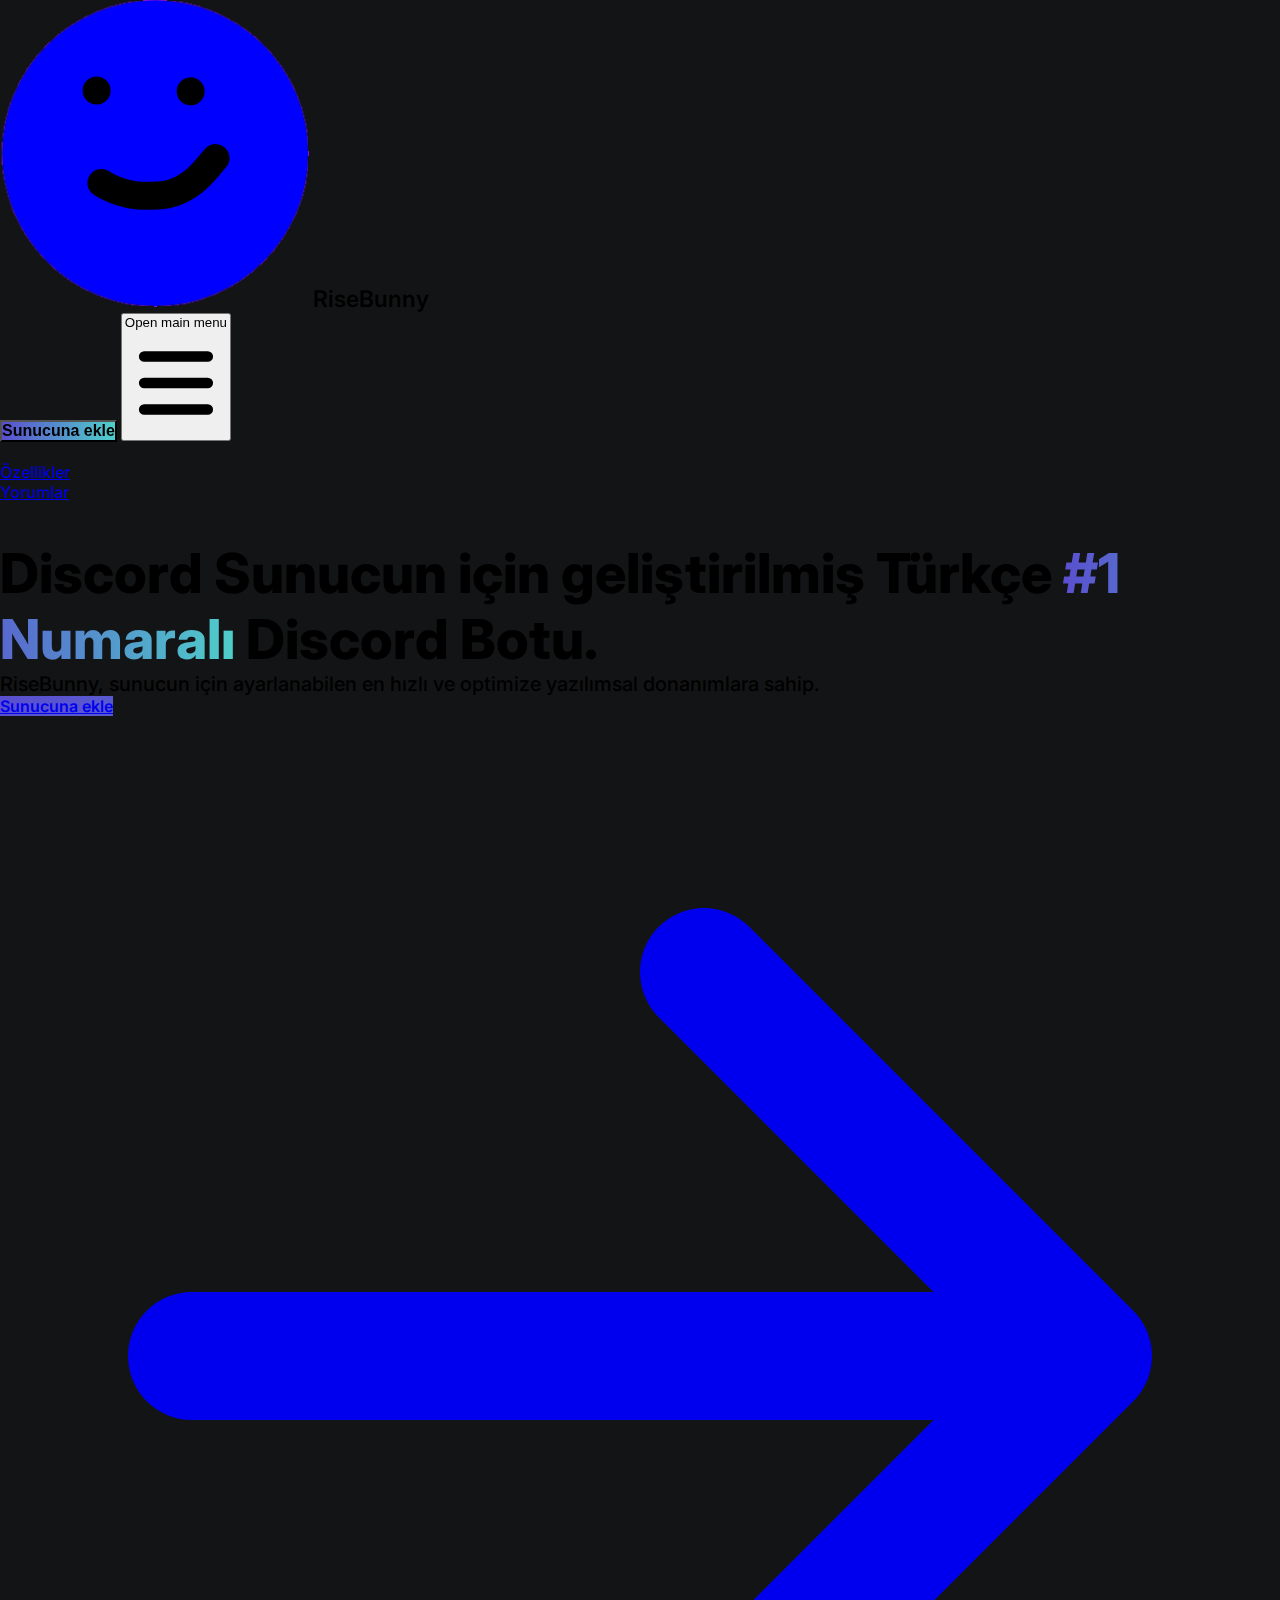
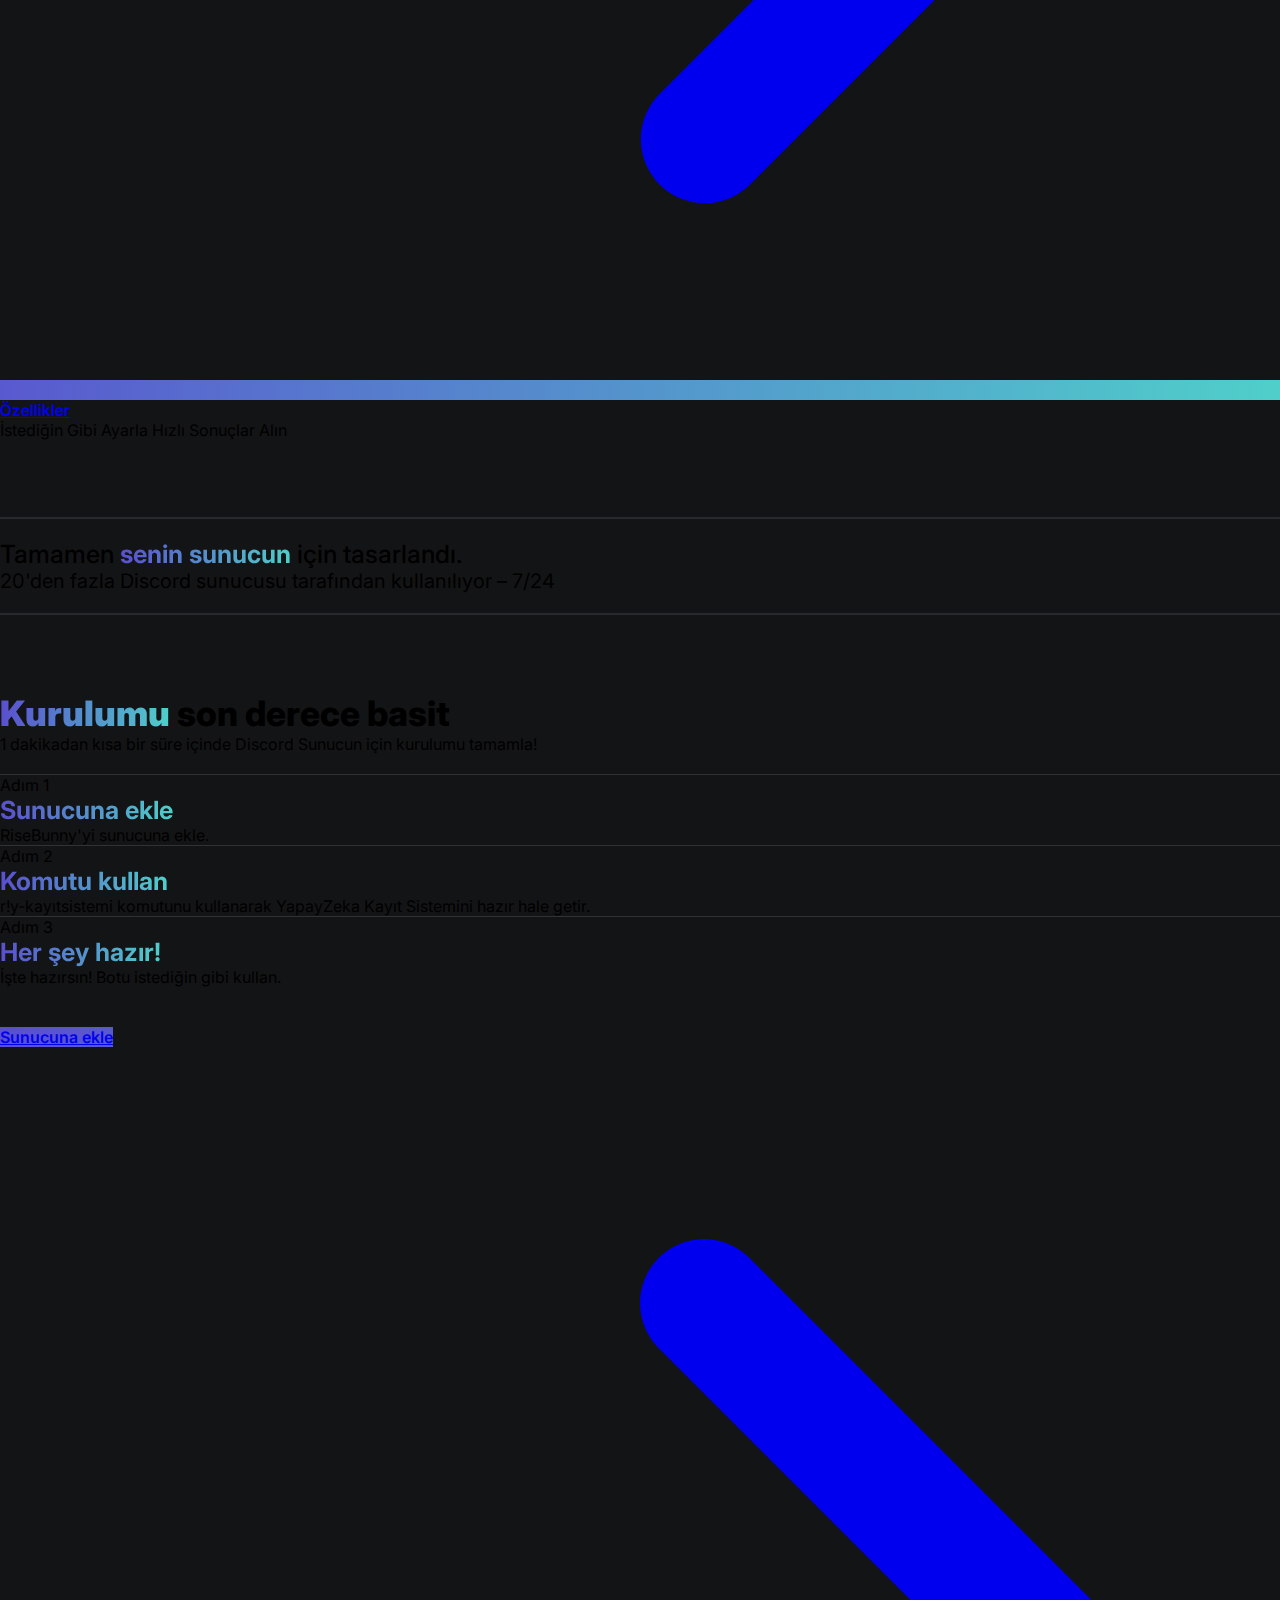
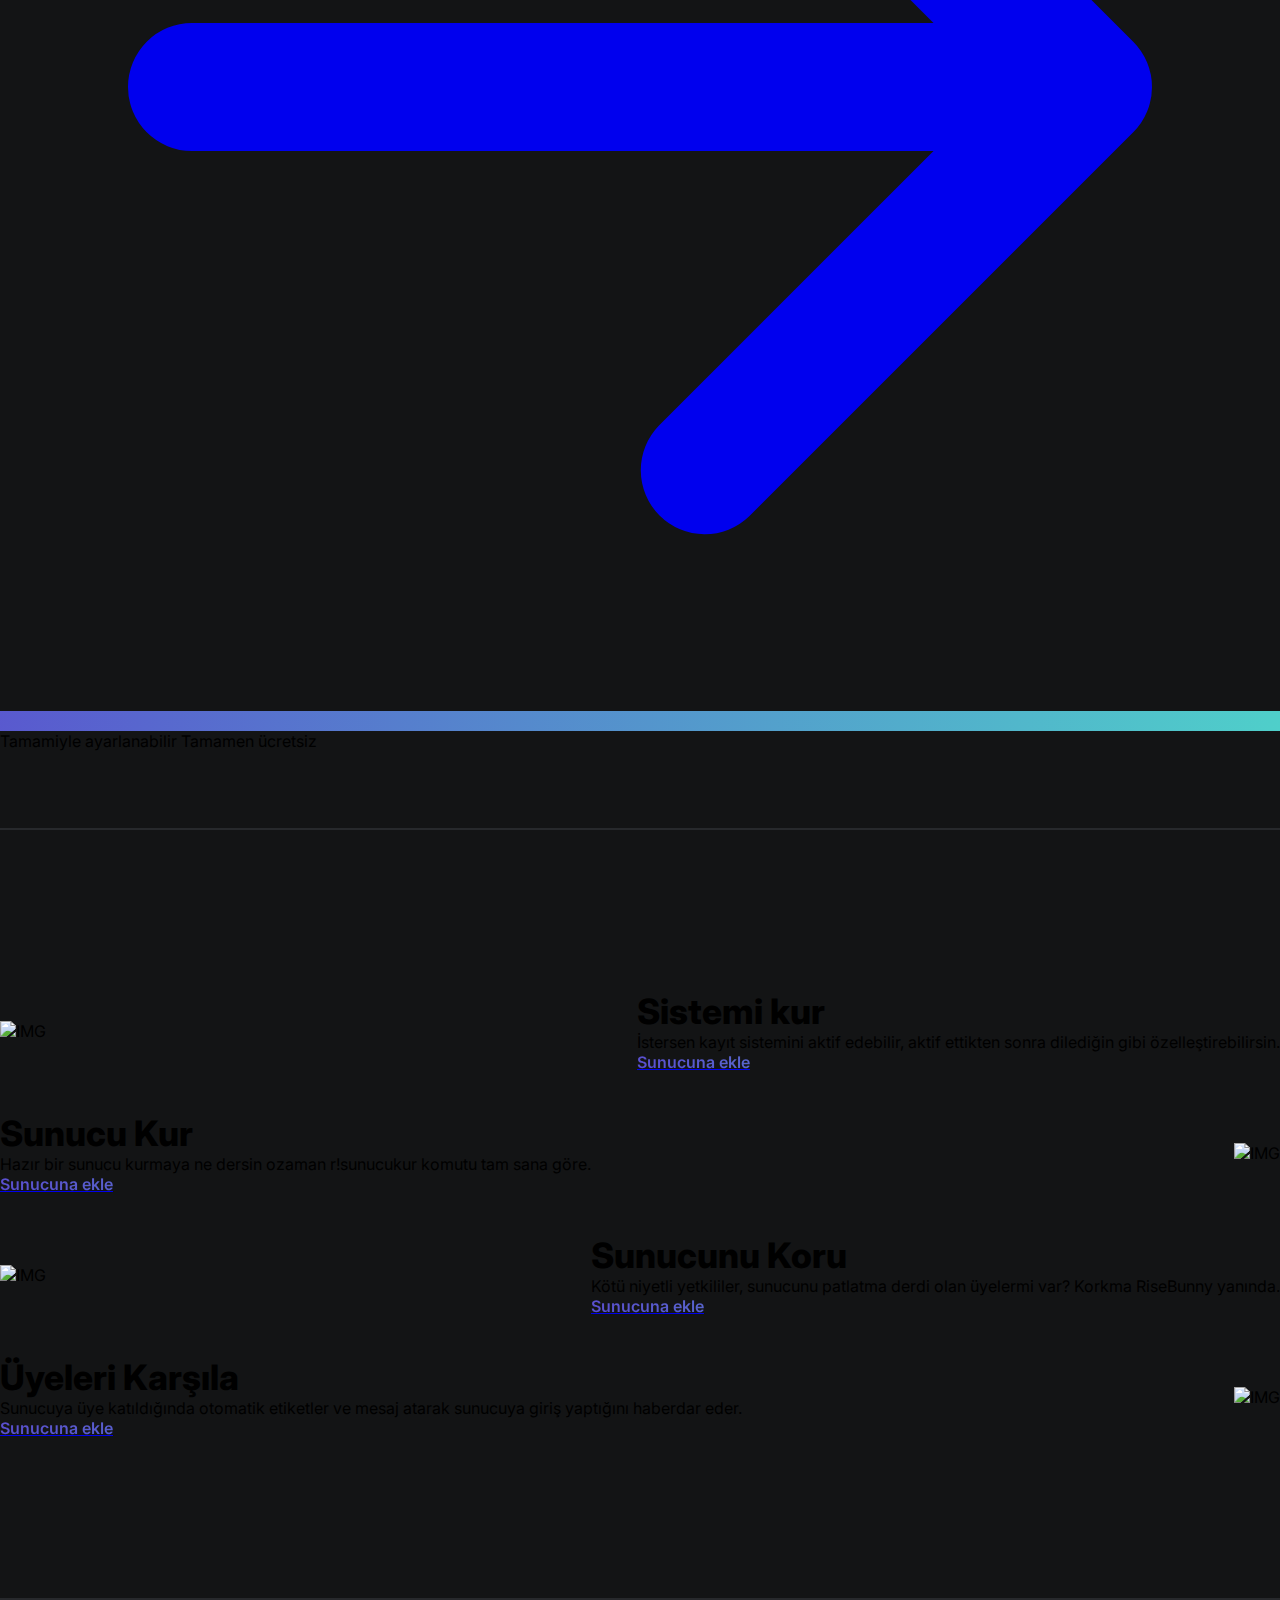
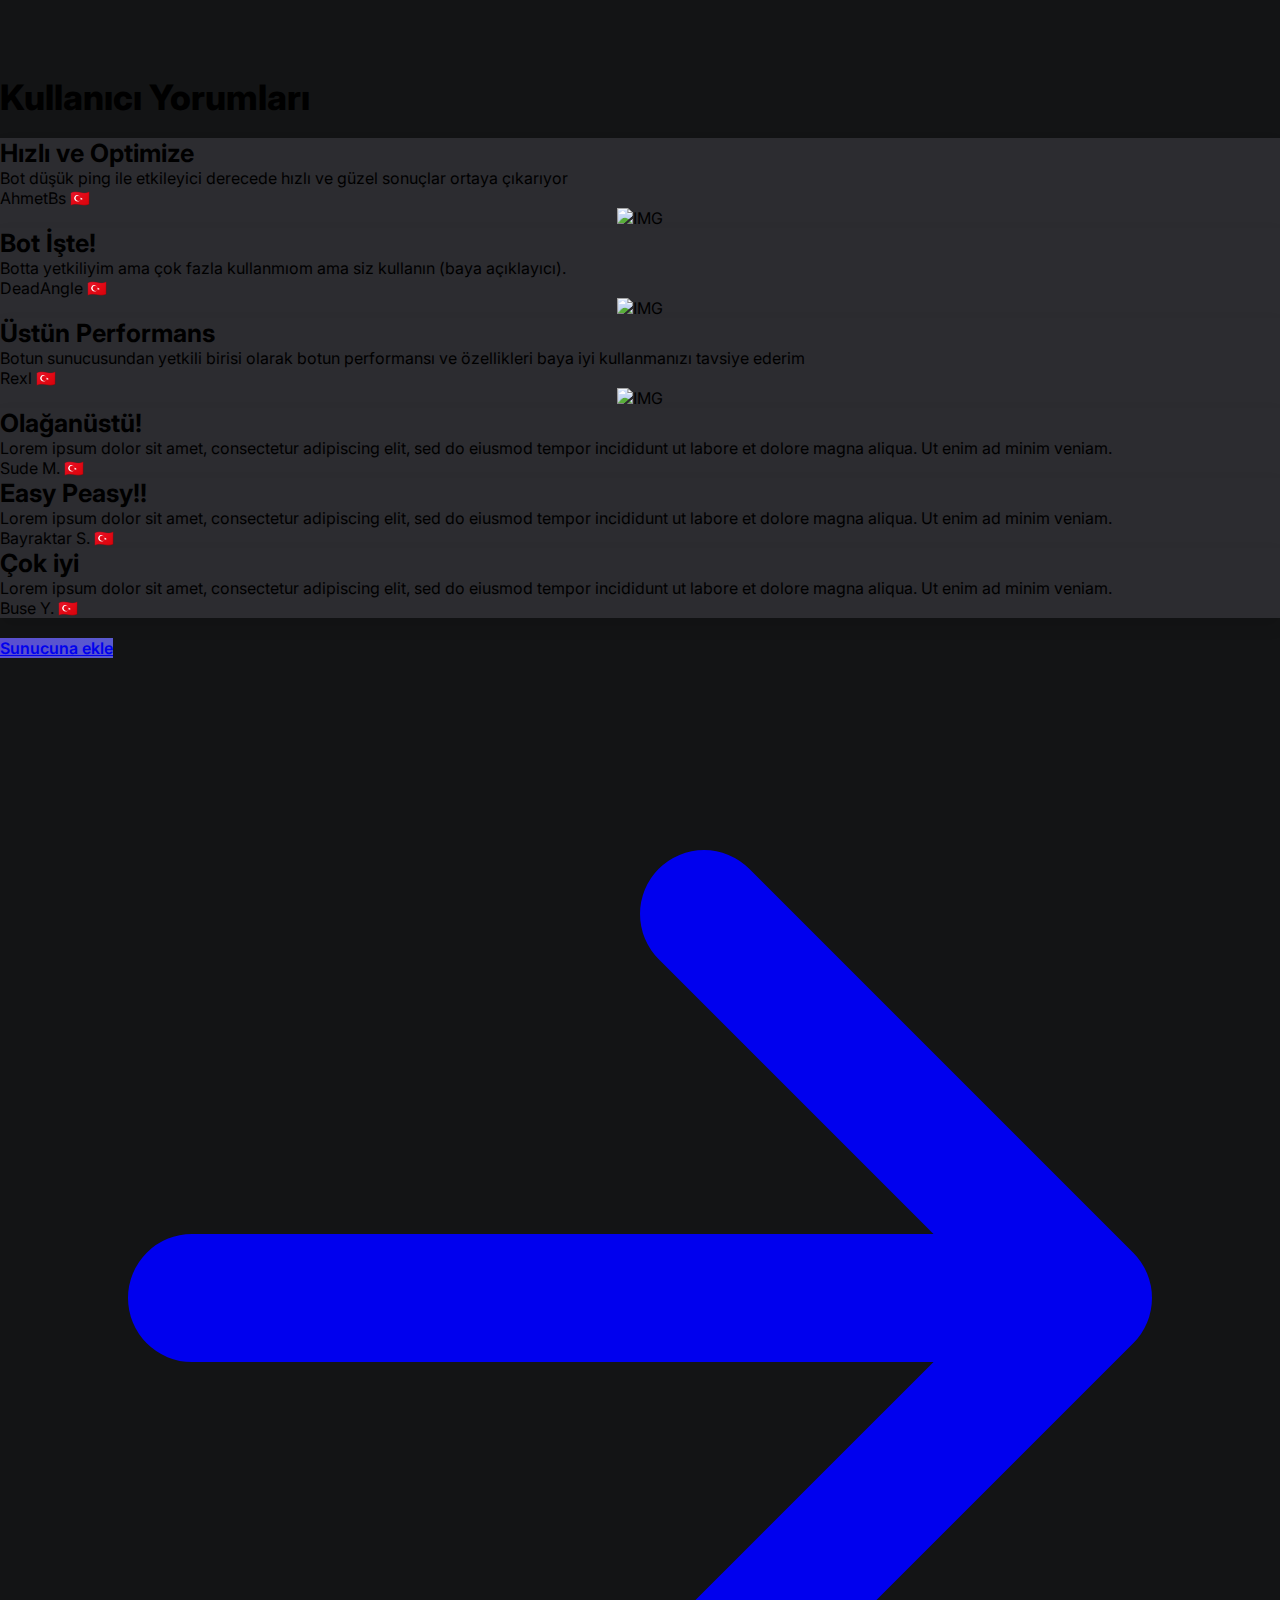
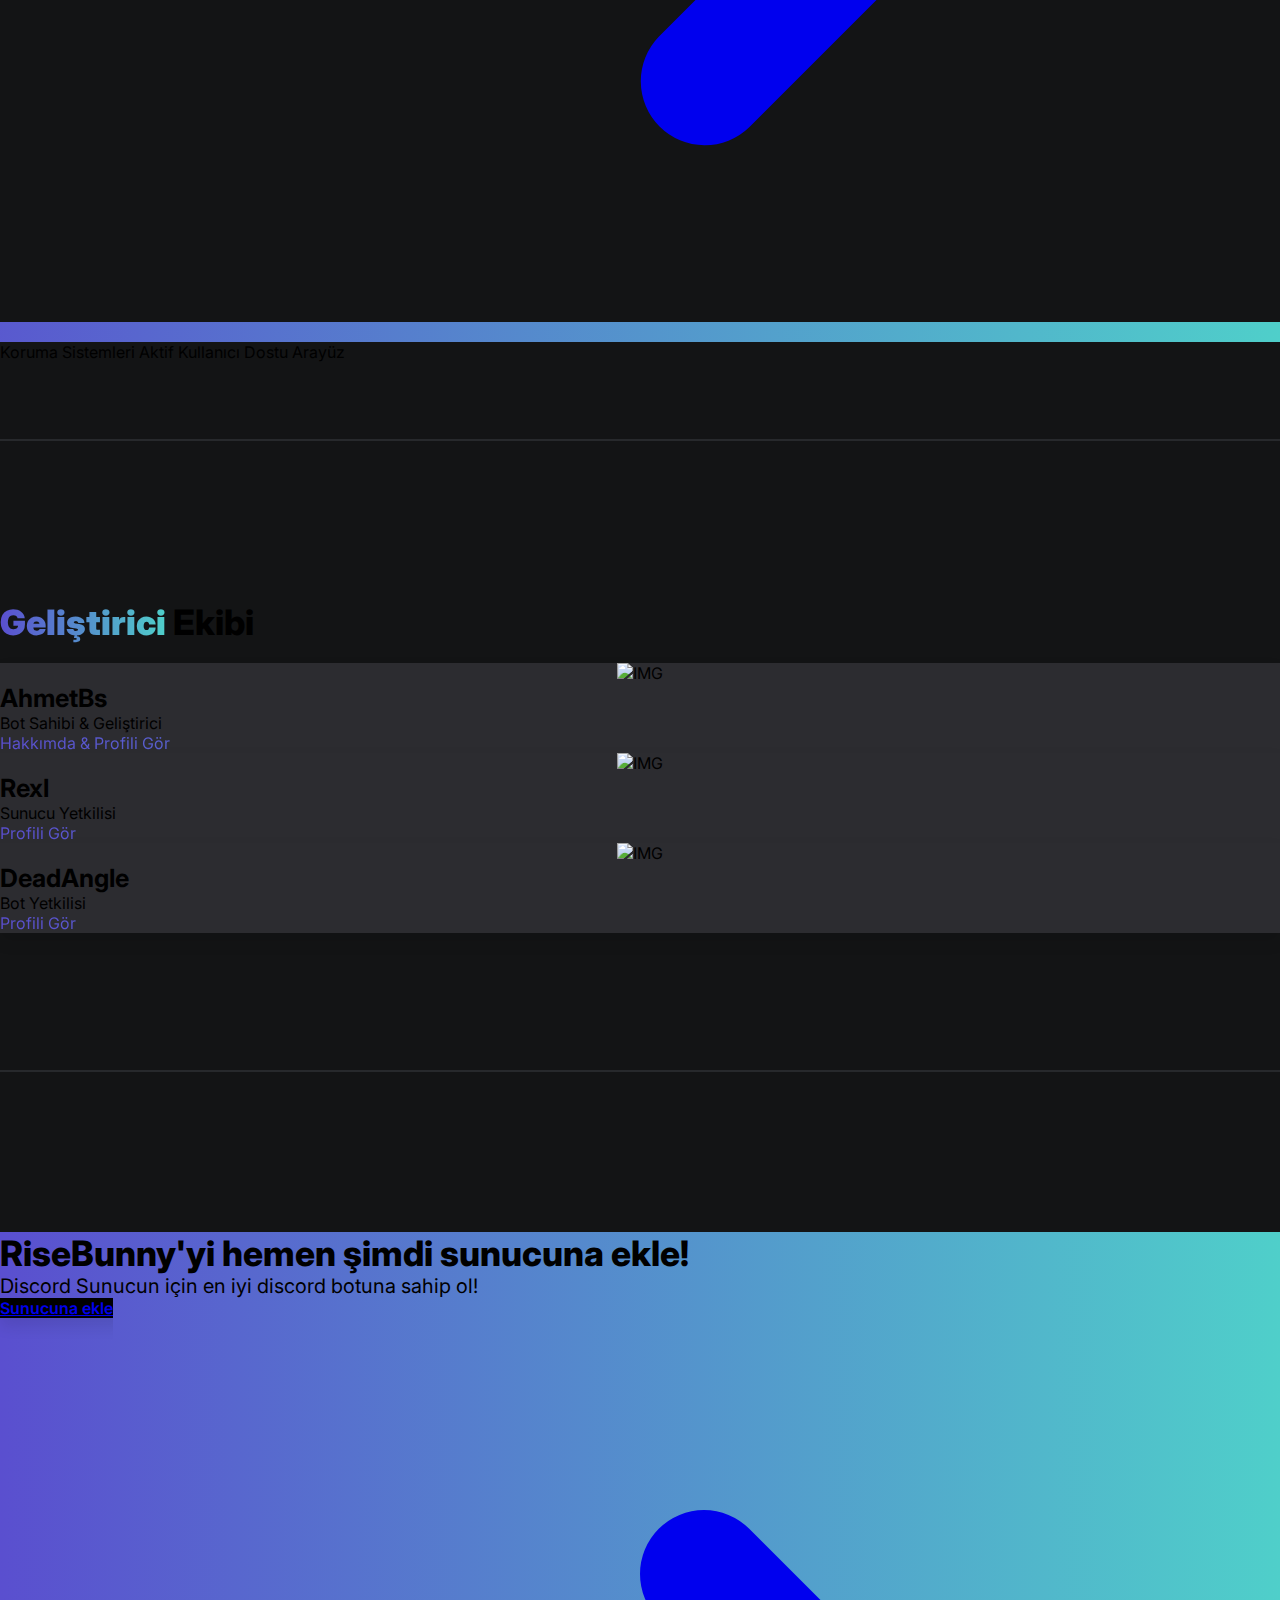
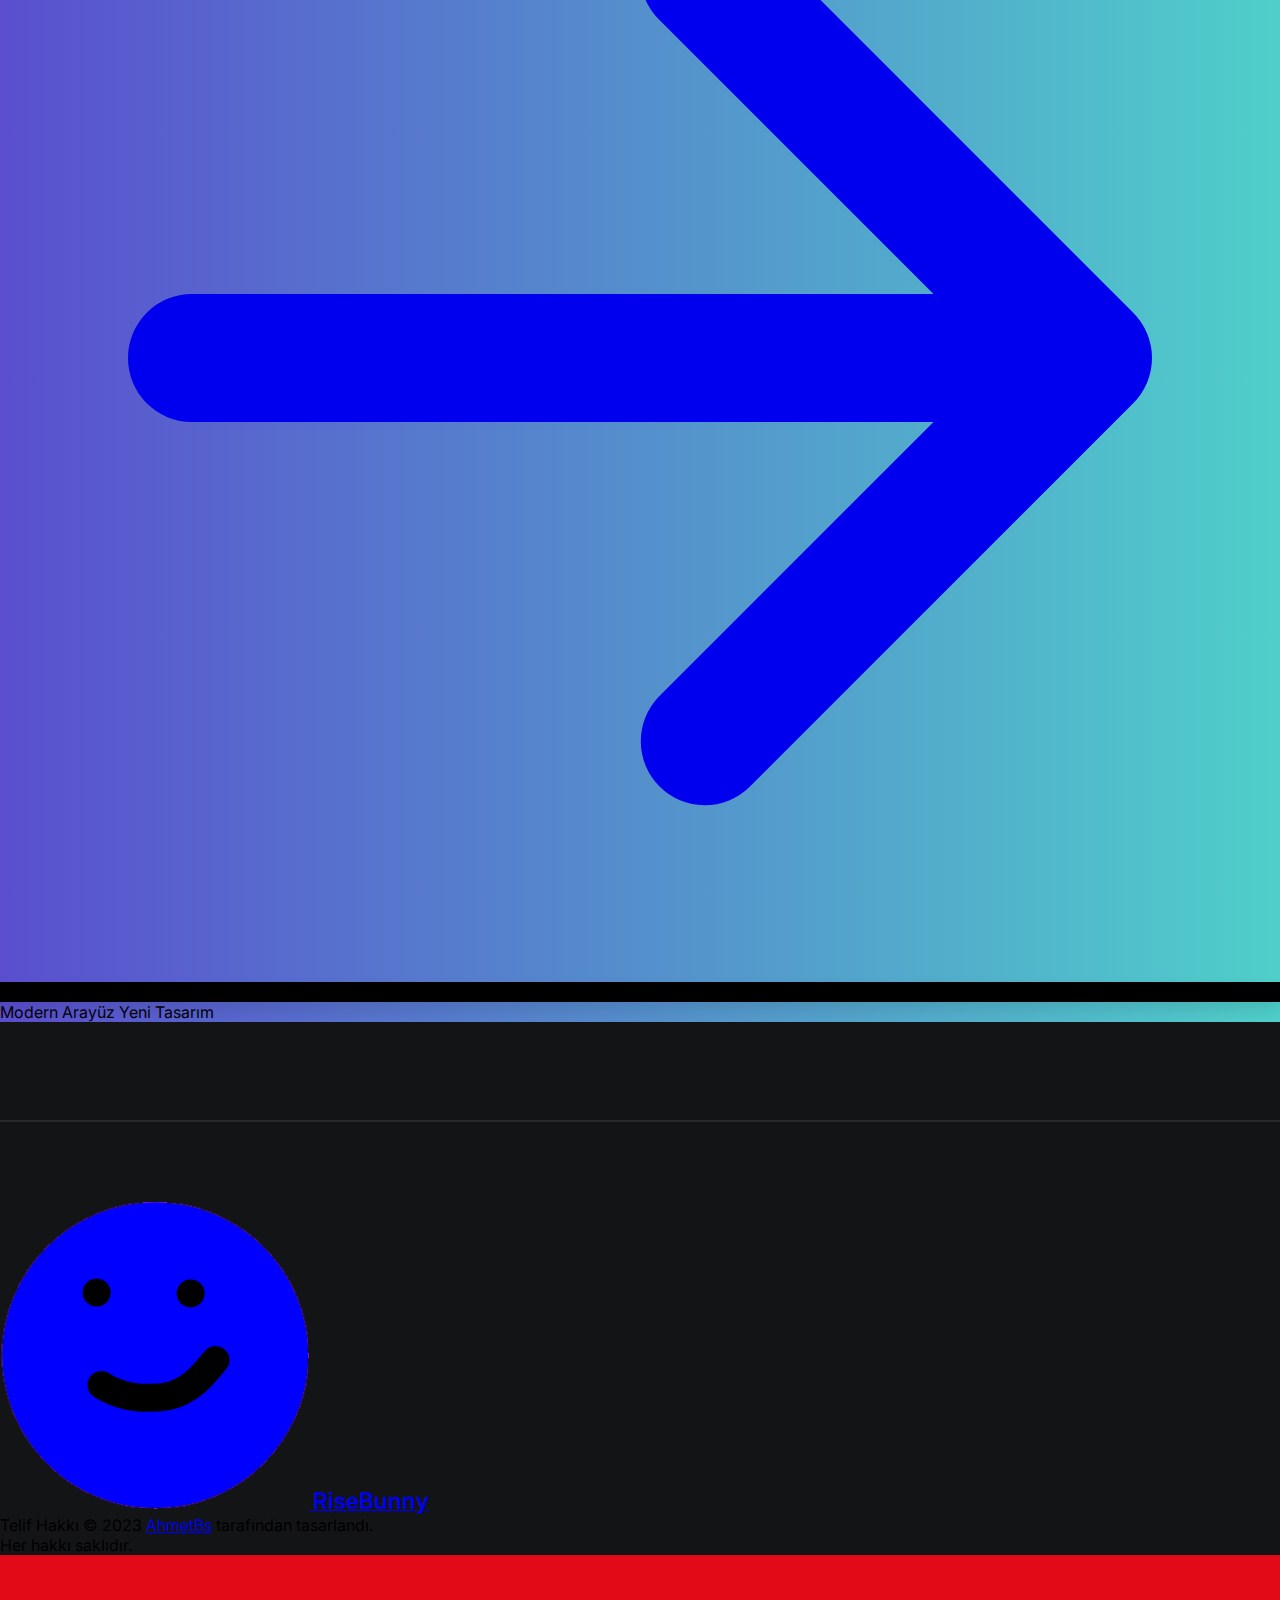
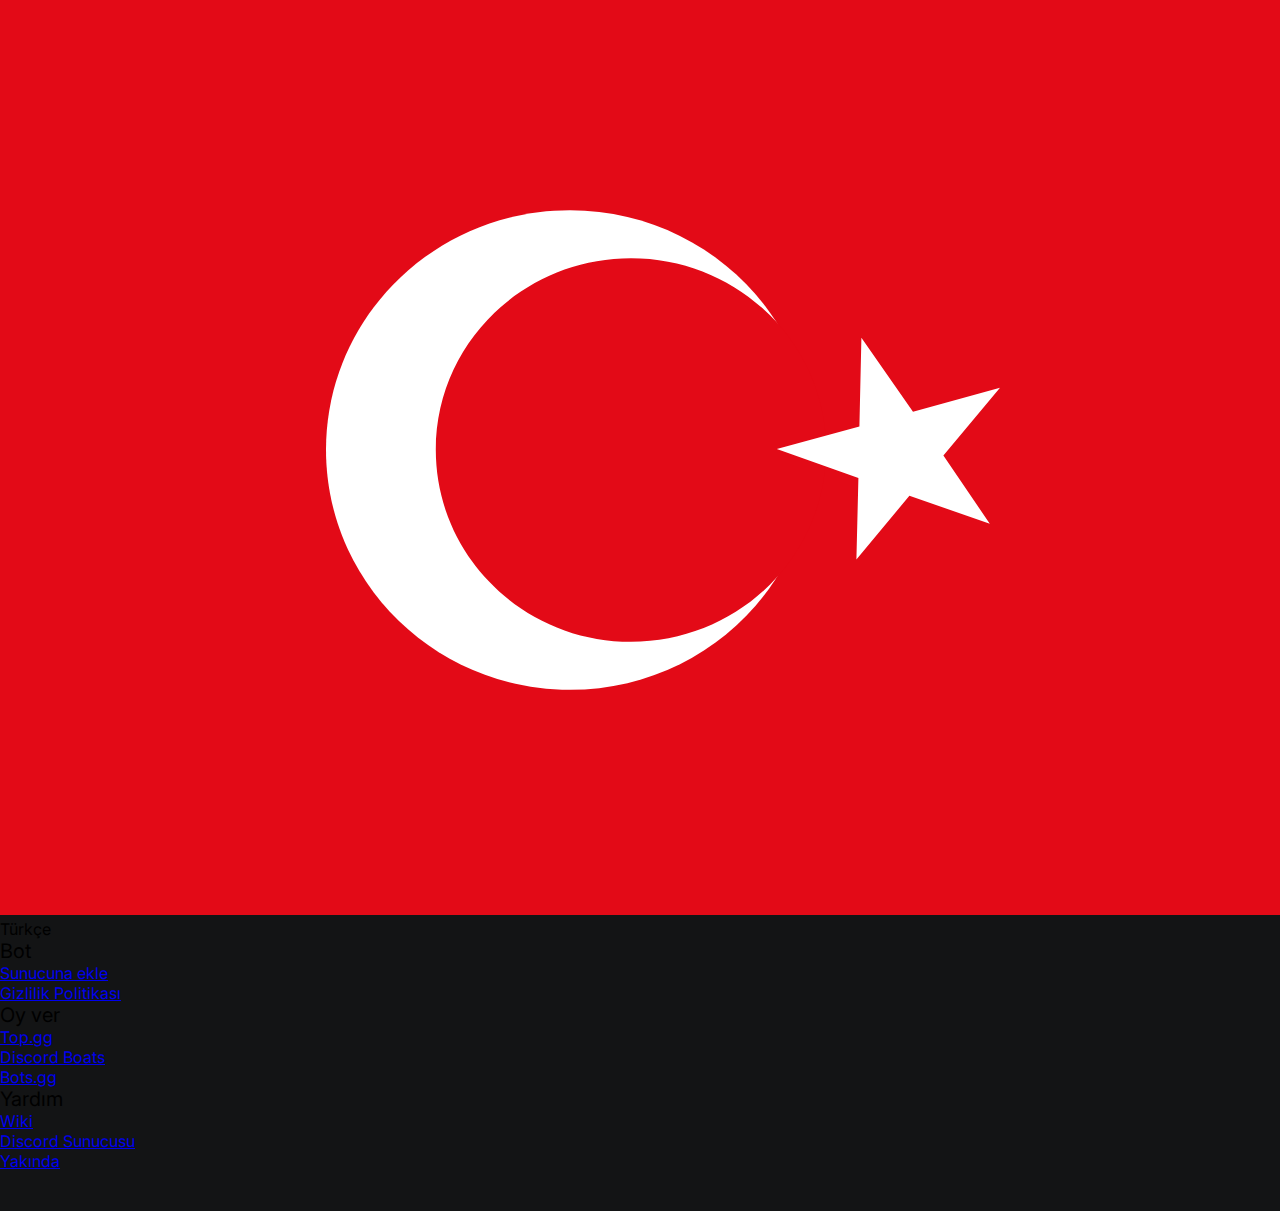
==== commit a22893b2: "Update index.html" ====
--- a/index.html
+++ b/index.html
@@ -403,7 +403,7 @@
                             <p class="boldText text-white opacity-90 mt-5"><b>AhmetBs</b></p>
                             <p class="smallText text-white opacity-80 mt-3">Bot Sahibi & Geliştirici</p>
                             <p class="smallText gradientColor mt-3"><a href="./hakkımda"
-                                    target="_blank" class="gradientUnderline">Hakkımda<i
+                                    target="_blank" class="gradientUnderline">Hakkımda & <a href="https://discord.com/users/985126554306773063">Profili Gör</a><i
                                         class="fa-regular fa-arrow-right"></i></a></p>
                         </div>
                     </div>
@@ -413,8 +413,8 @@
                             </center>
                             <p class="boldText text-white opacity-90 mt-5"><b>Rexl</b></p>
                             <p class="smallText text-white opacity-80 mt-3">Sunucu Yetkilisi</p>
-                            <p class="smallText gradientColor mt-3"><a href="" target="_blank"
-                                    class="gradientUnderline"> <i class="fa-regular fa-arrow-right"></i></a></p>
+                            <p class="smallText gradientColor mt-3"><a href="https://discord.com/users/740077229349797969" target="_blank"
+                                    class="gradientUnderline">Profili Gör <i class="fa-regular fa-arrow-right"></i></a></p>
                         </div>
                     </div>
                     <div class="cardWBg rounded-xl h-full">
@@ -423,8 +423,8 @@
                             </center>
                             <p class="boldText text-white opacity-90 mt-5"><b>DeadAngle</b></p>
                             <p class="smallText text-white opacity-80 mt-3">Bot Yetkilisi</p>
-                            <p class="smallText gradientColor mt-3"><a href=""
-                                    target="_blank" class="gradientUnderline"> <i
+                            <p class="smallText gradientColor mt-3"><a href="https://discord.com/users/1071559045107941496"
+                                    target="_blank" class="gradientUnderline">Profili Gör<i
                                         class="fa-regular fa-arrow-right"></i></a></p>
                         </div>
                     </div>
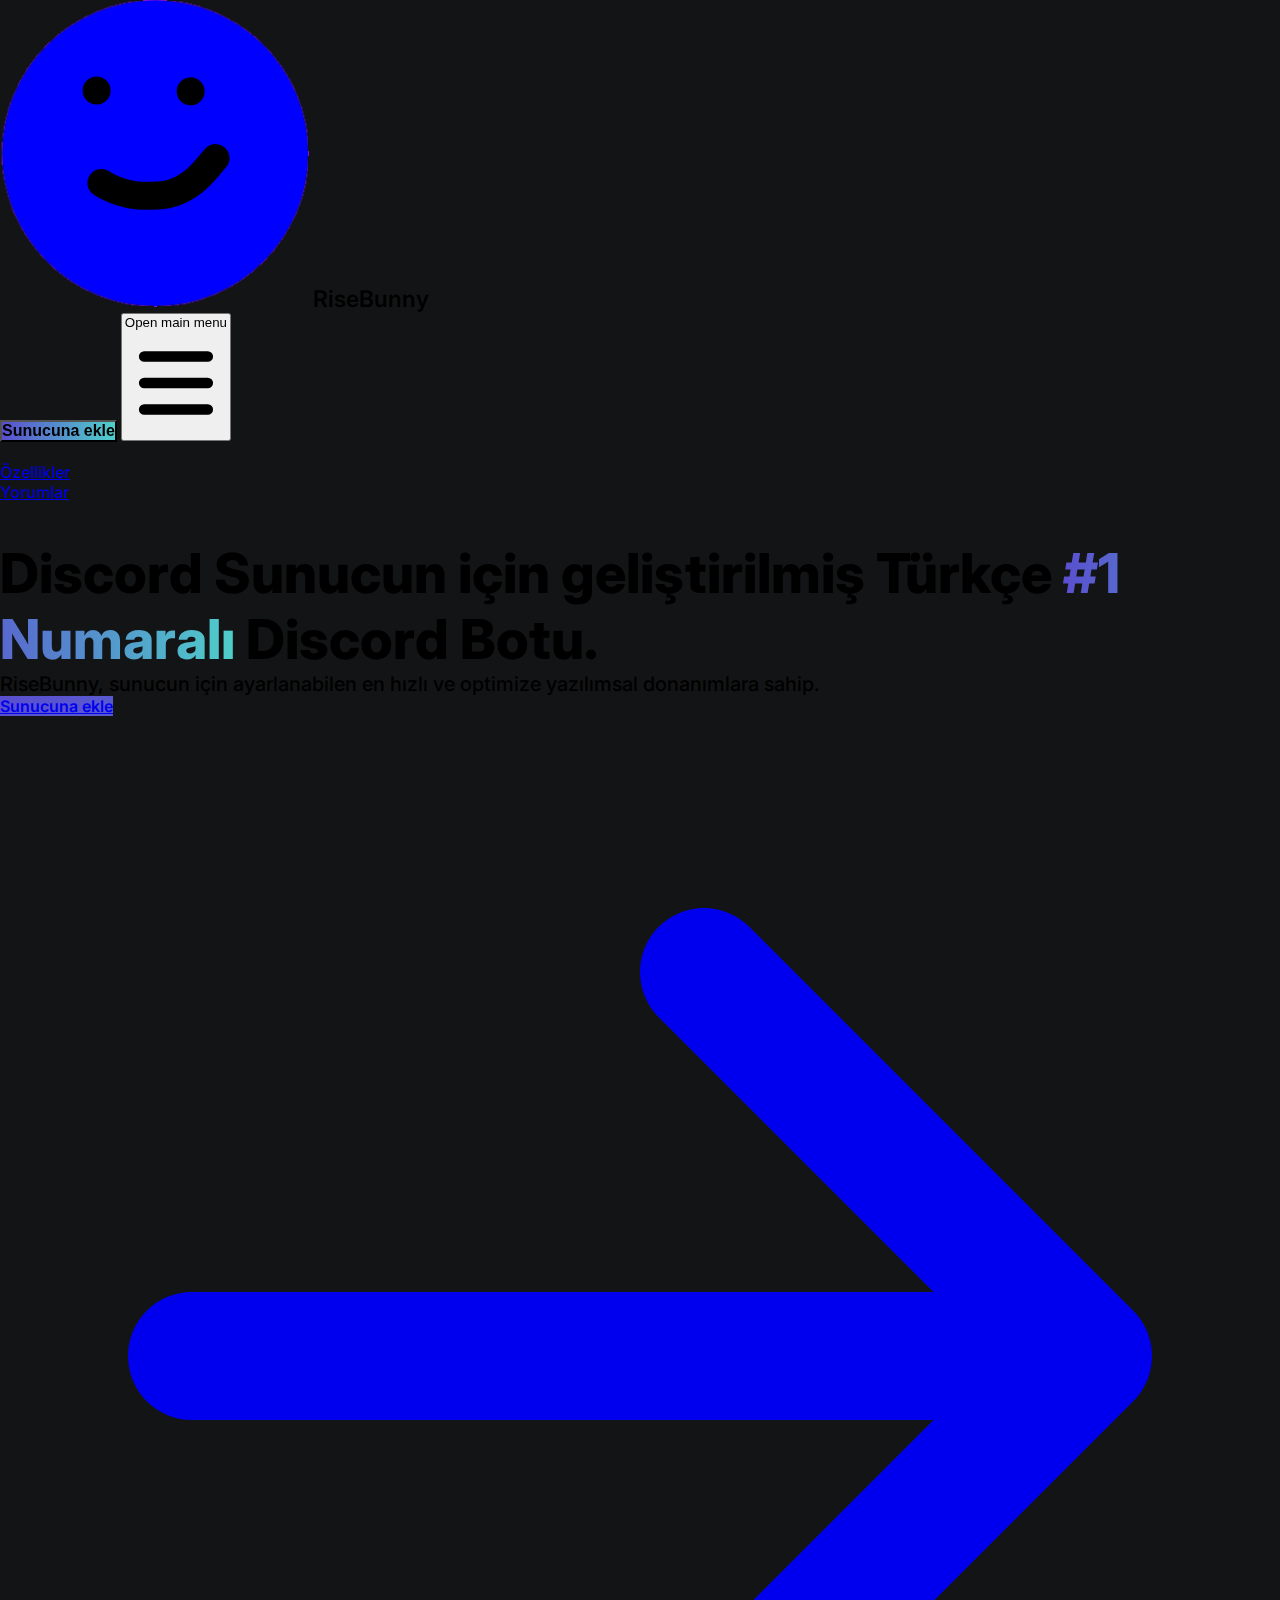
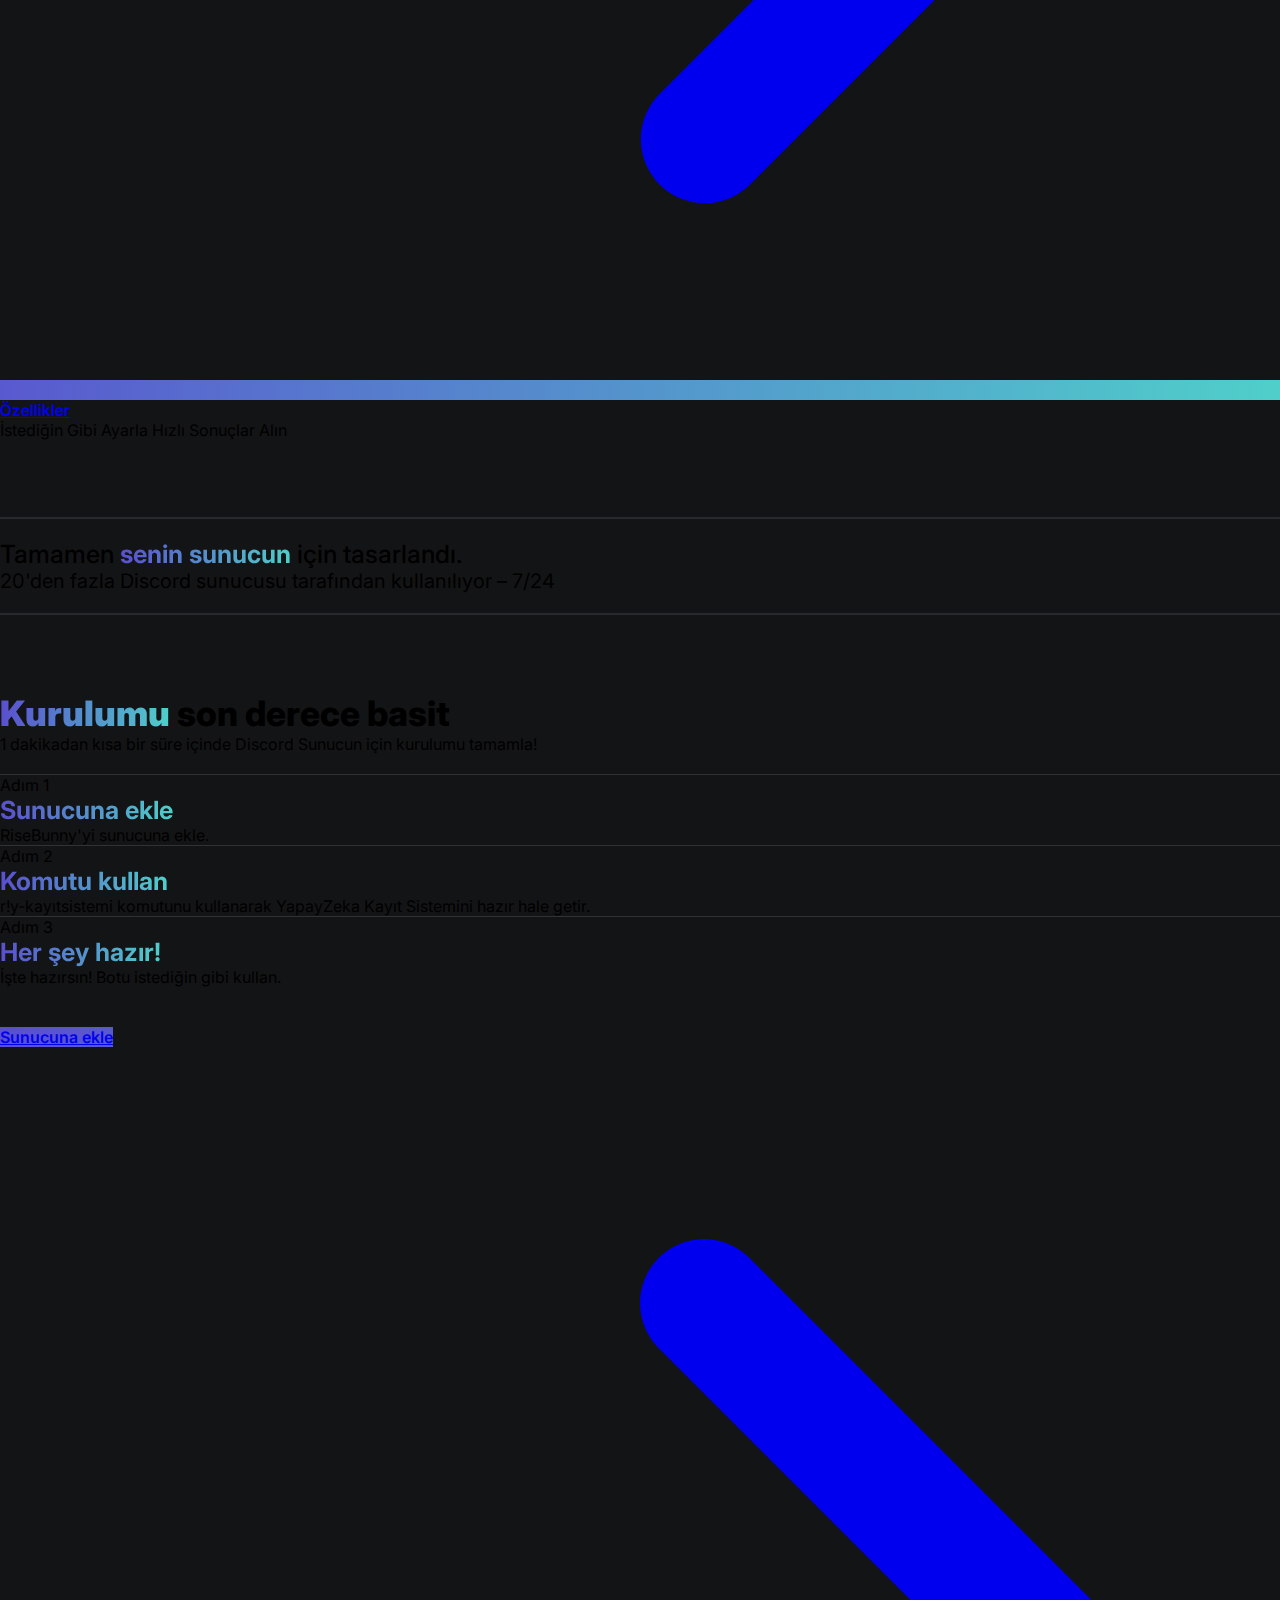
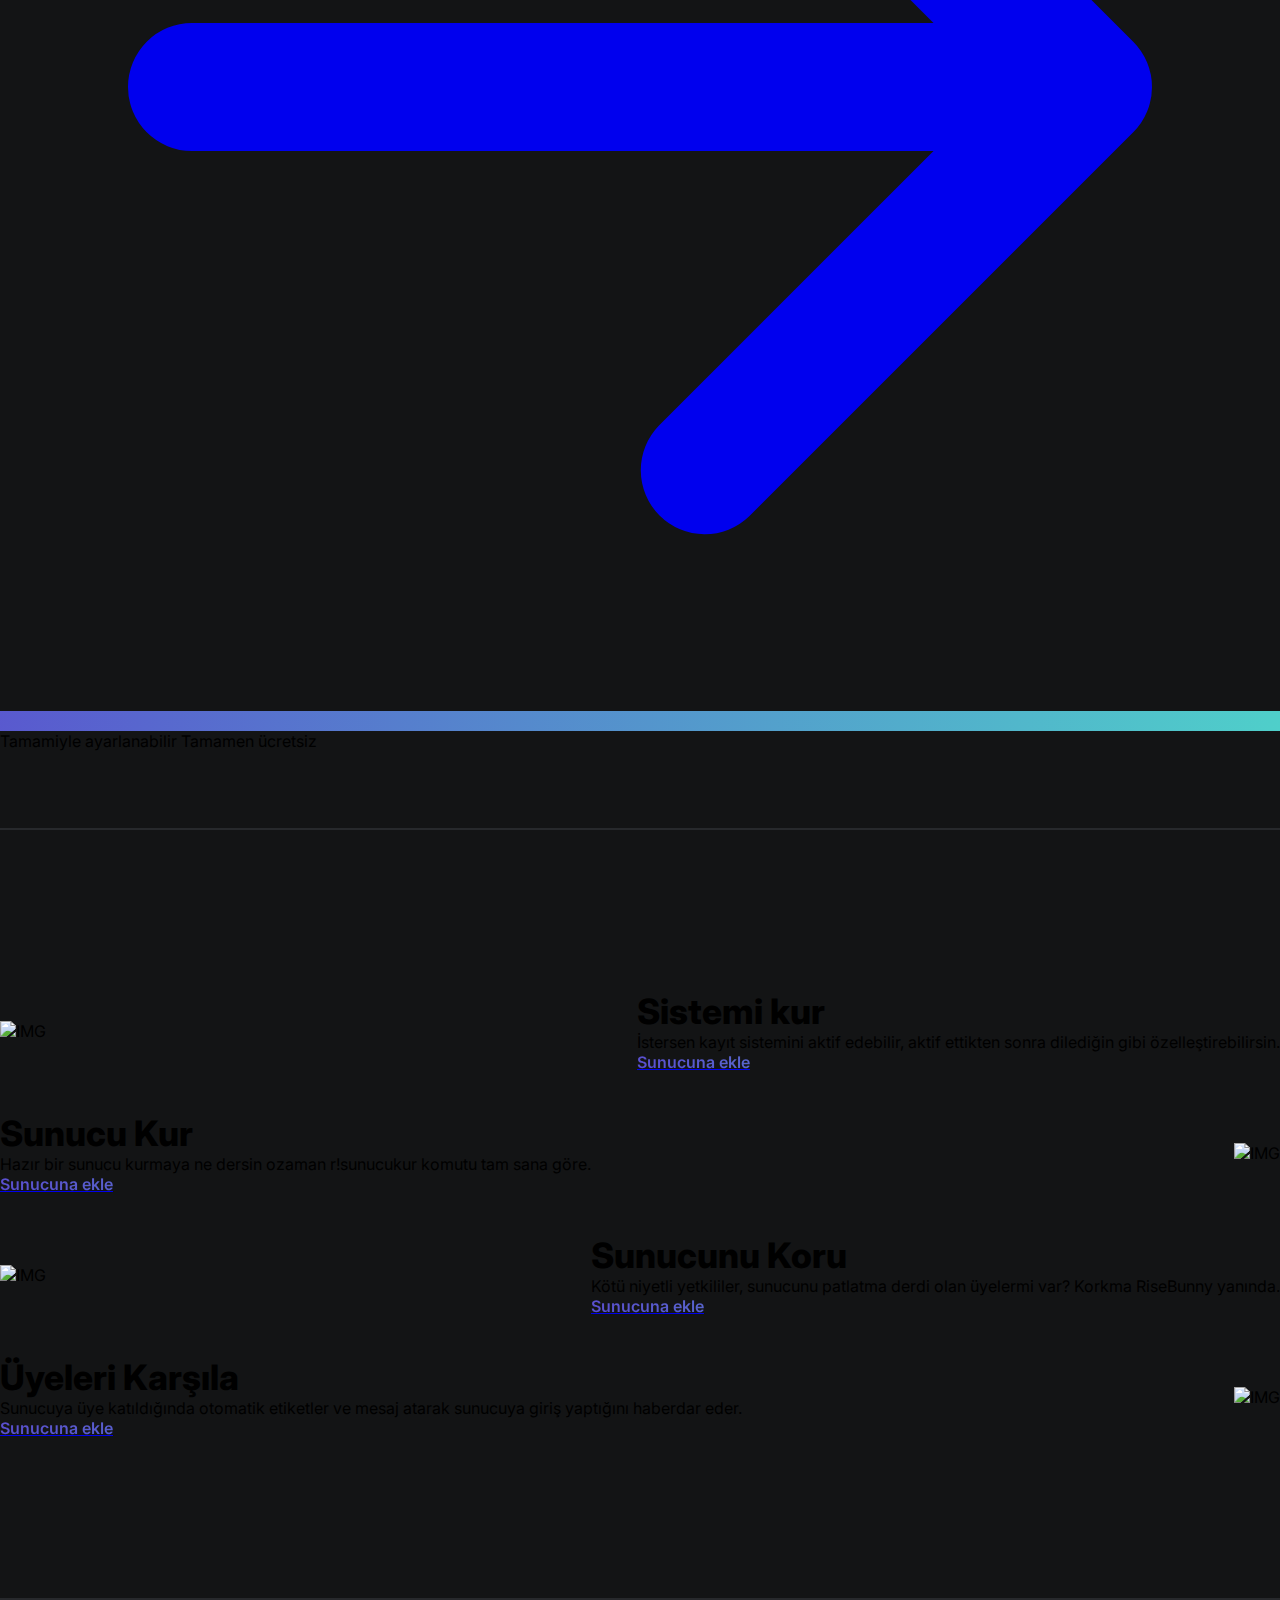
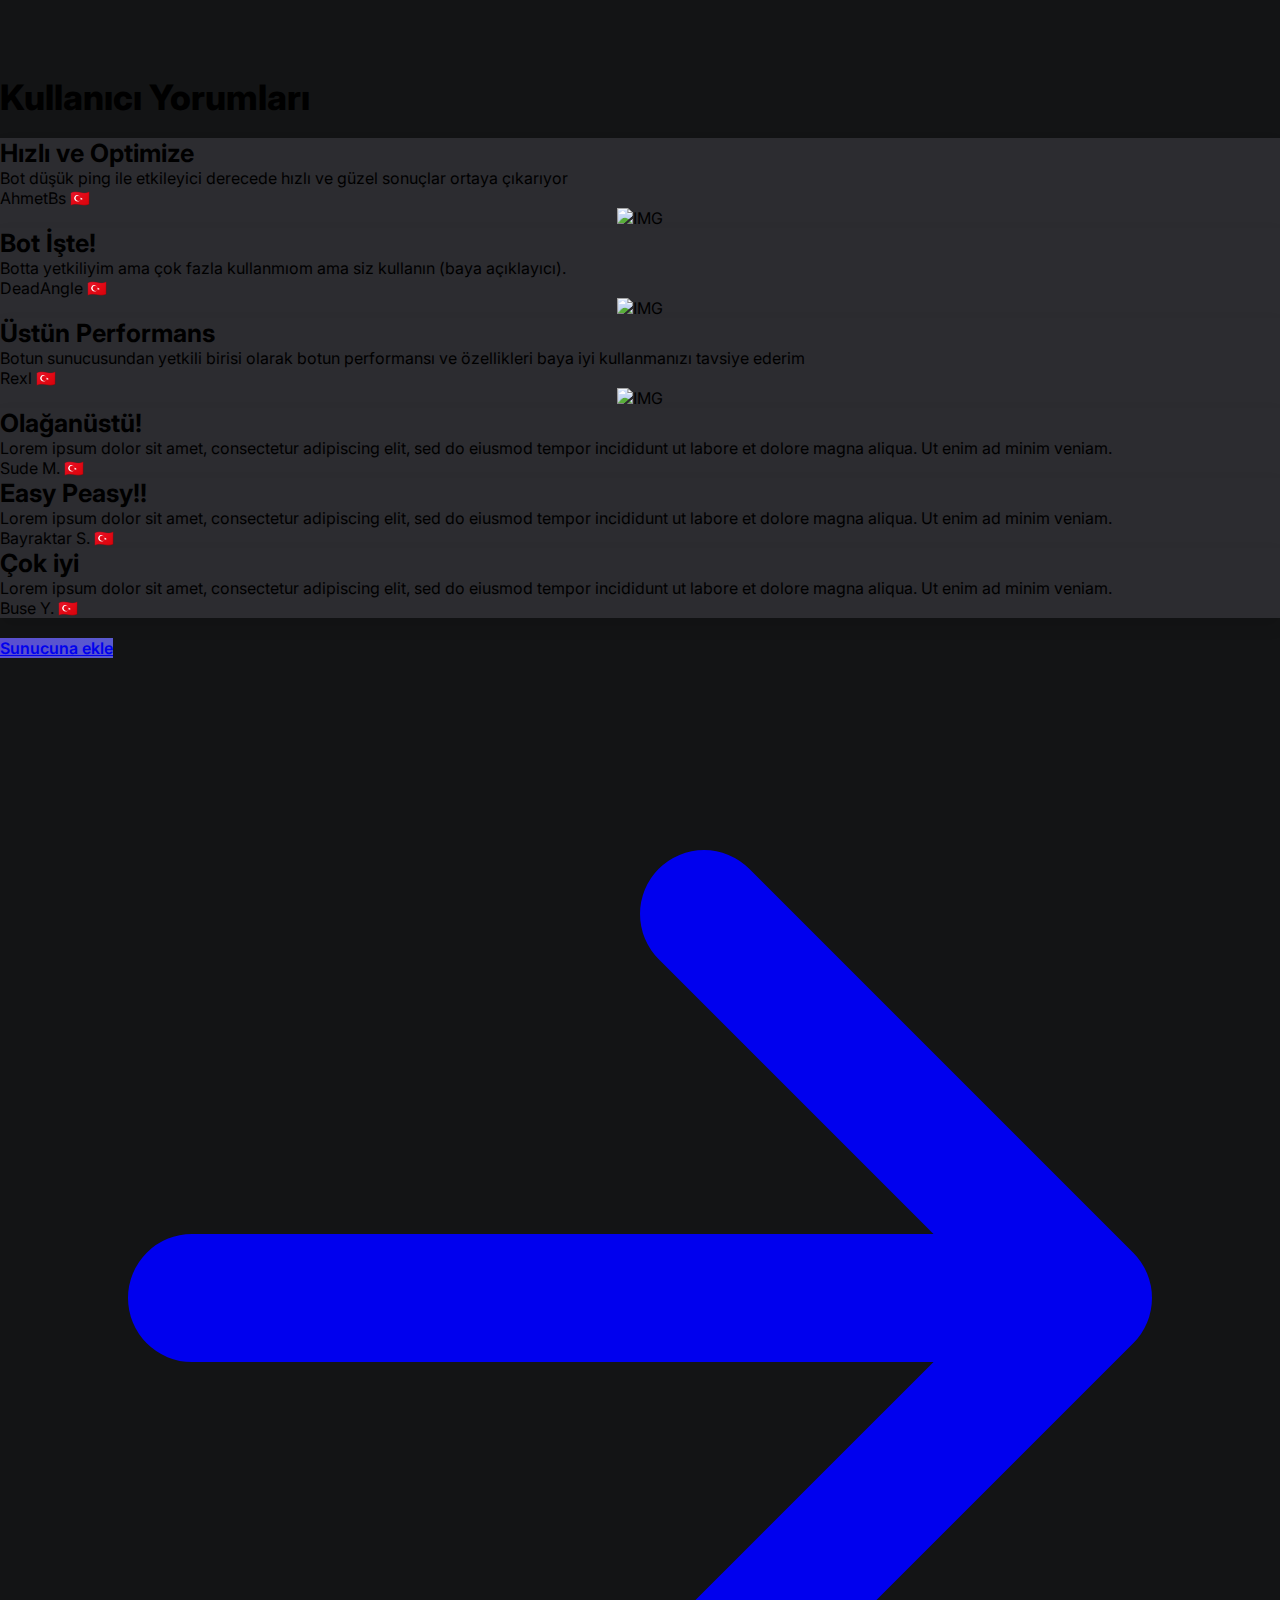
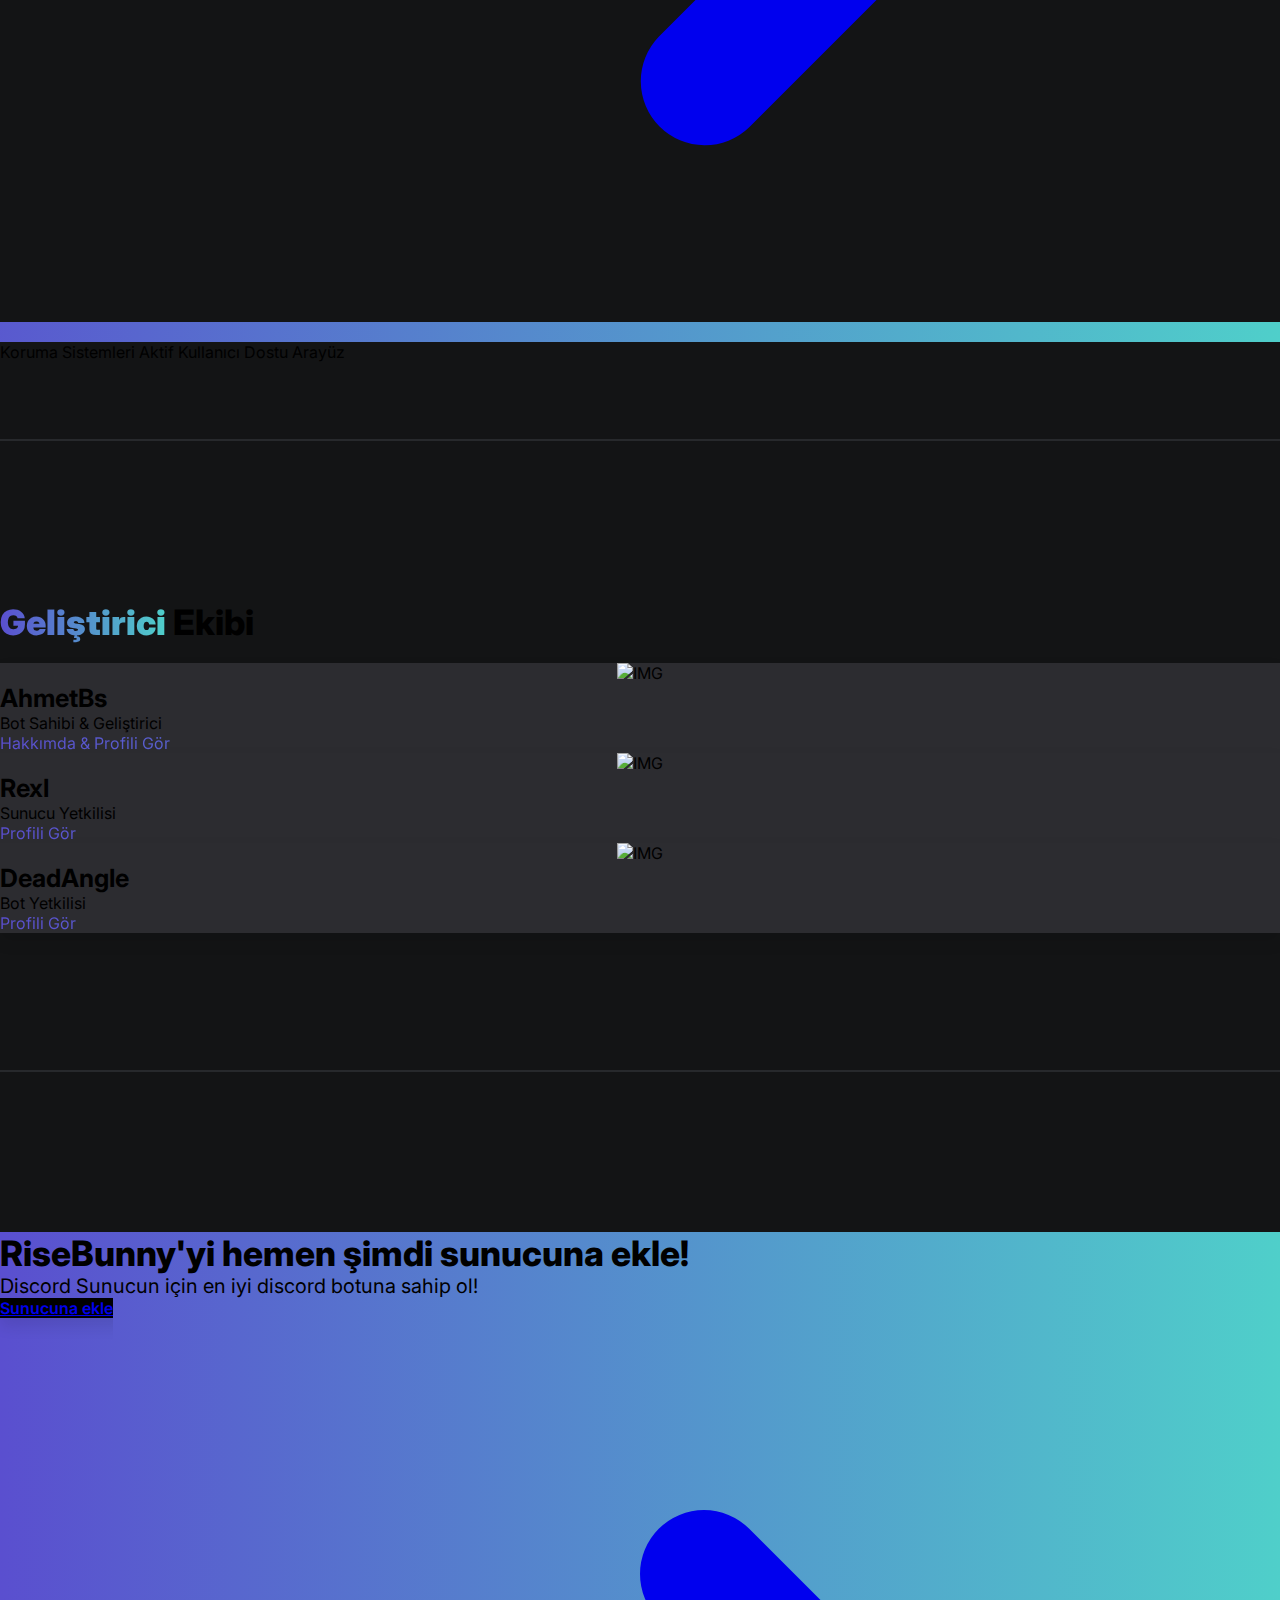
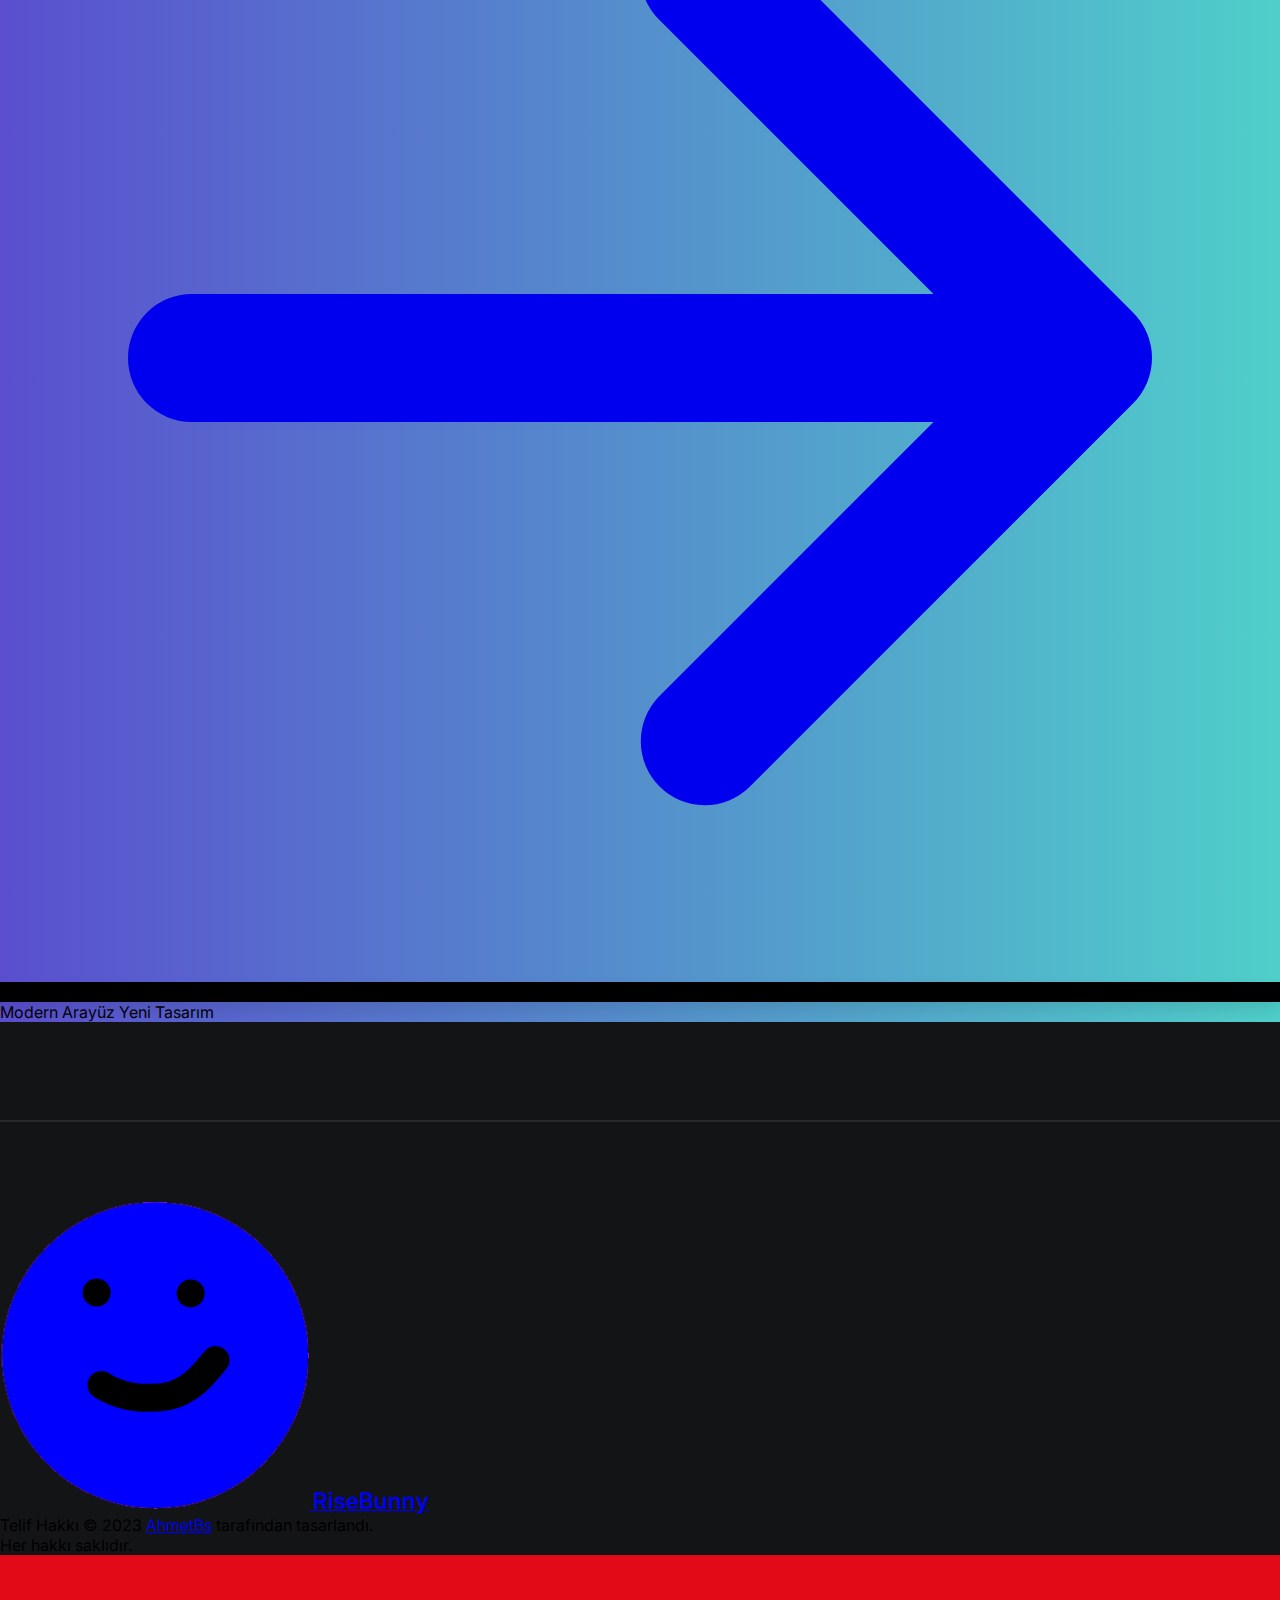
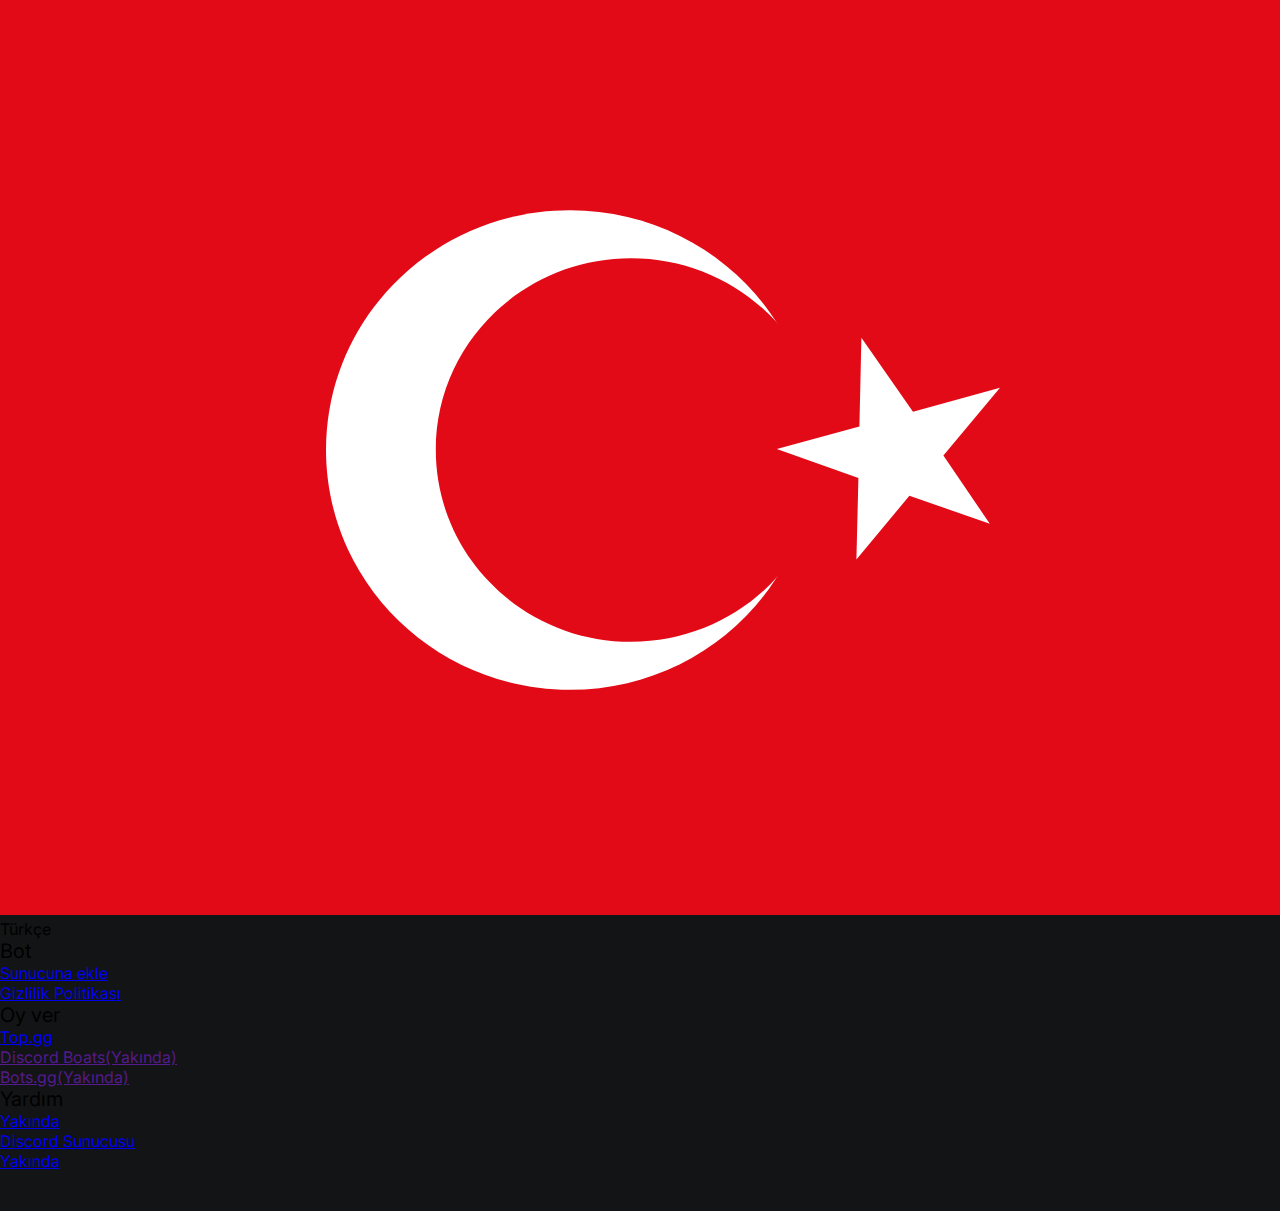
==== commit 3263529e: "Update index.html" ====
--- a/index.html
+++ b/index.html
@@ -519,13 +519,13 @@
                         <h2 class="regularTextIta mb-6 text-white">Oy ver</h2>
                         <ul class="smallText text-white opacity-80">
                             <li class="mb-4">
-                                <a href="/vote/topgg" target="_blank" class="gradientUnderline">Top.gg</a>
+                                <a href="https://top.gg/bot/1152613347708125194/vote" target="_blank" class="gradientUnderline">Top.gg</a>
                             </li>
                             <li class="mb-4">
-                                <a href="/vote/dboats" target="_blank" class="gradientUnderline">Discord Boats</a>
+                                <a href="" target="_blank" class="gradientUnderline">Discord Boats(Yakında)</a>
                             </li>
                             <li>
-                                <a href="/vote/botsgg" target="_blank" class="gradientUnderline">Bots.gg</a>
+                                <a href="" target="_blank" class="gradientUnderline">Bots.gg(Yakında)</a>
                             </li>
                         </ul>
                     </div>
@@ -533,10 +533,10 @@
                         <h2 class="regularTextIta mb-6 text-white">Yardım</h2>
                         <ul class="smallText text-white opacity-80">
                             <li class="mb-4">
-                                <a href="/wiki" target="_blank" class="gradientUnderline">Wiki</a>
+                                <a href="#" target="_blank" class="gradientUnderline">Yakında</a>
                             </li>
                             <li class="mb-4">
-                                <a href="/discord" target="_blank" class="gradientUnderline">Discord Sunucusu</a>
+                                <a href="https://discord.com/invite/AANmxKQpby" target="_blank" class="gradientUnderline">Discord Sunucusu</a>
                             </li>
                             <li>
                                 <a href="mailto:" class="gradientUnderline">Yakında</a>
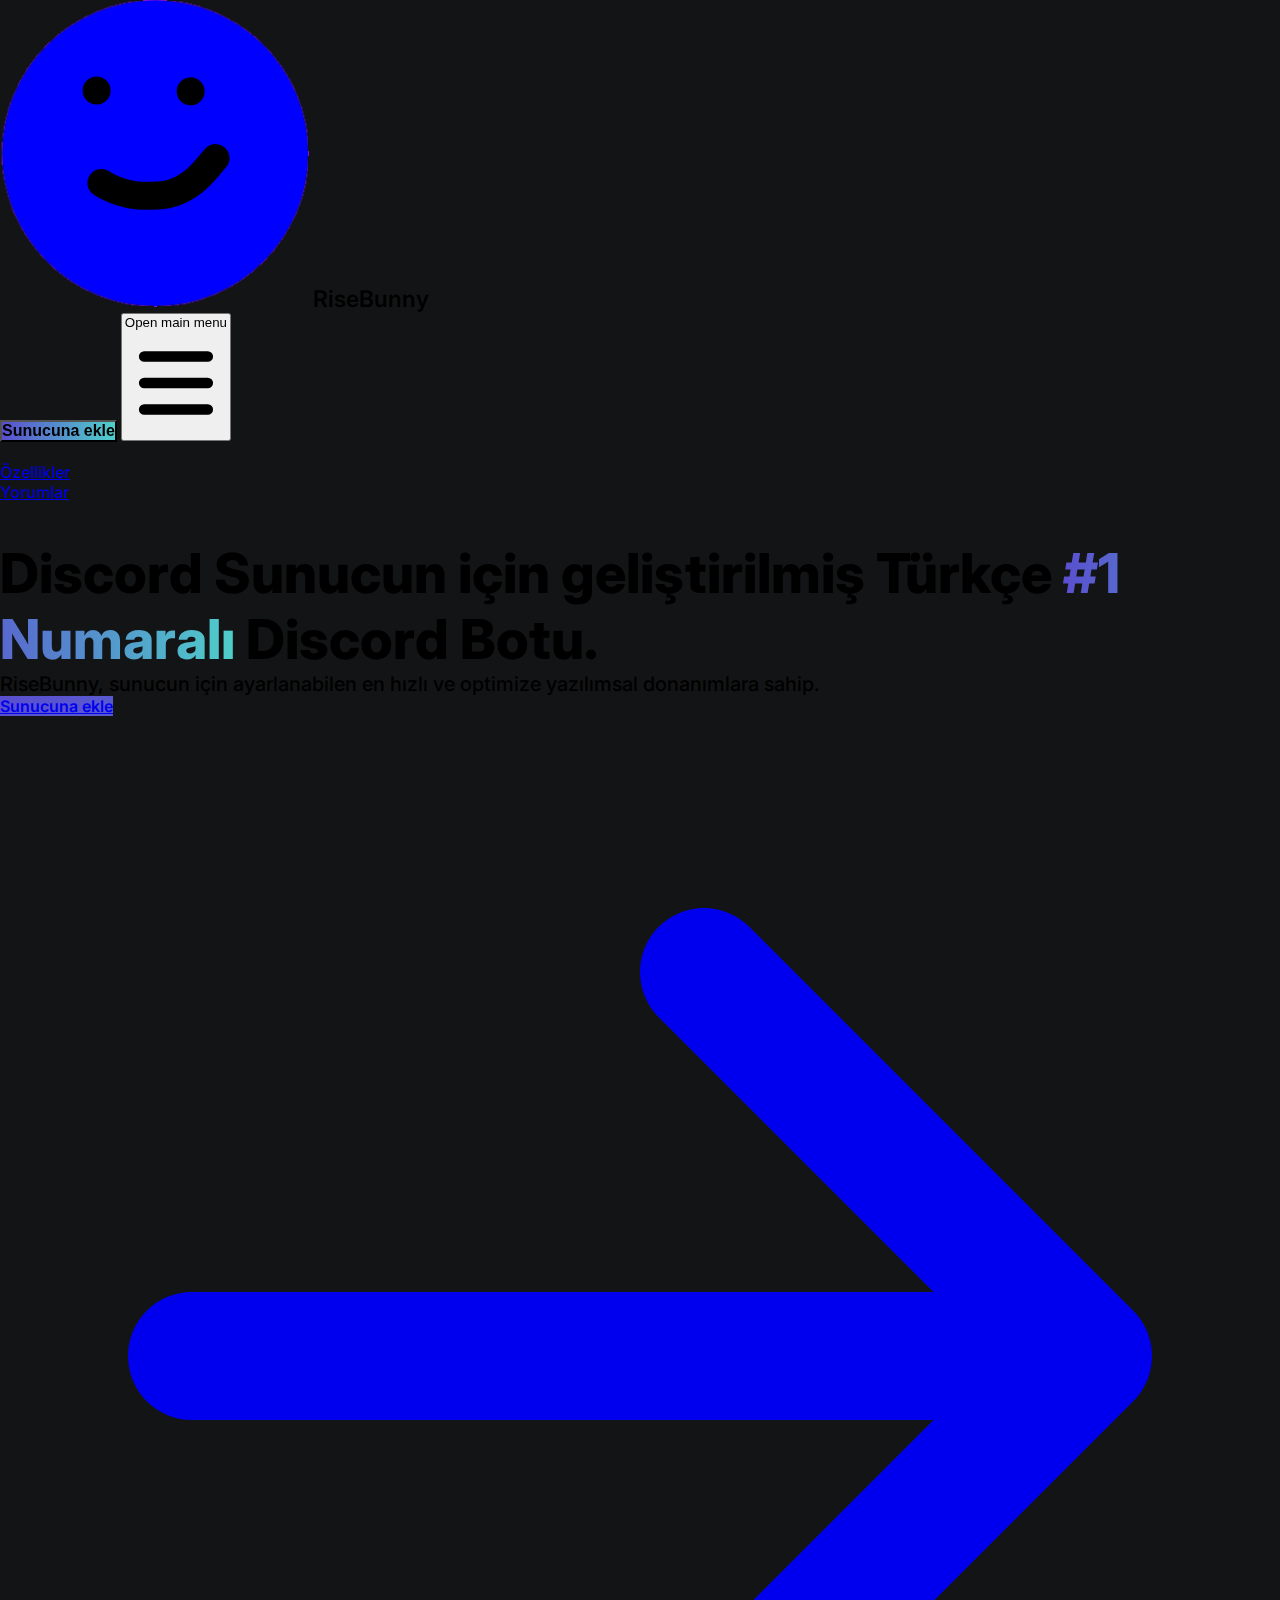
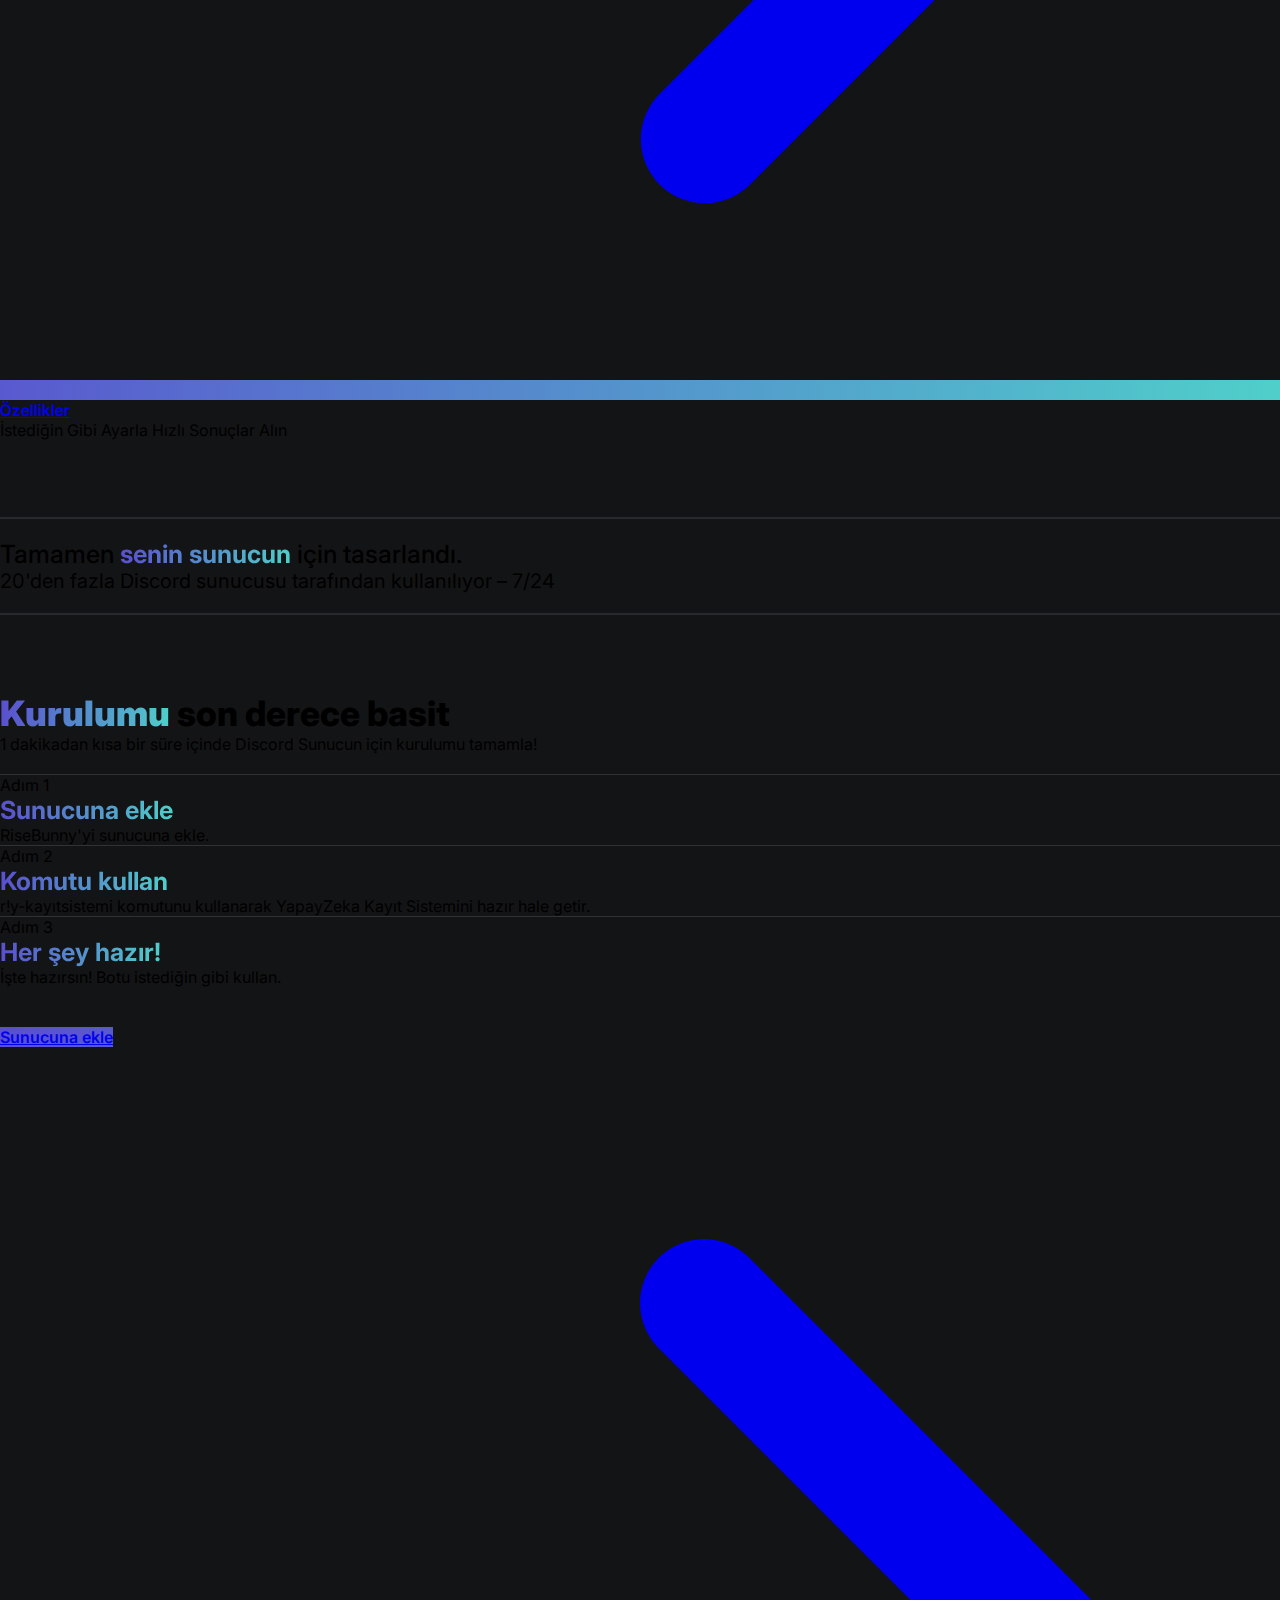
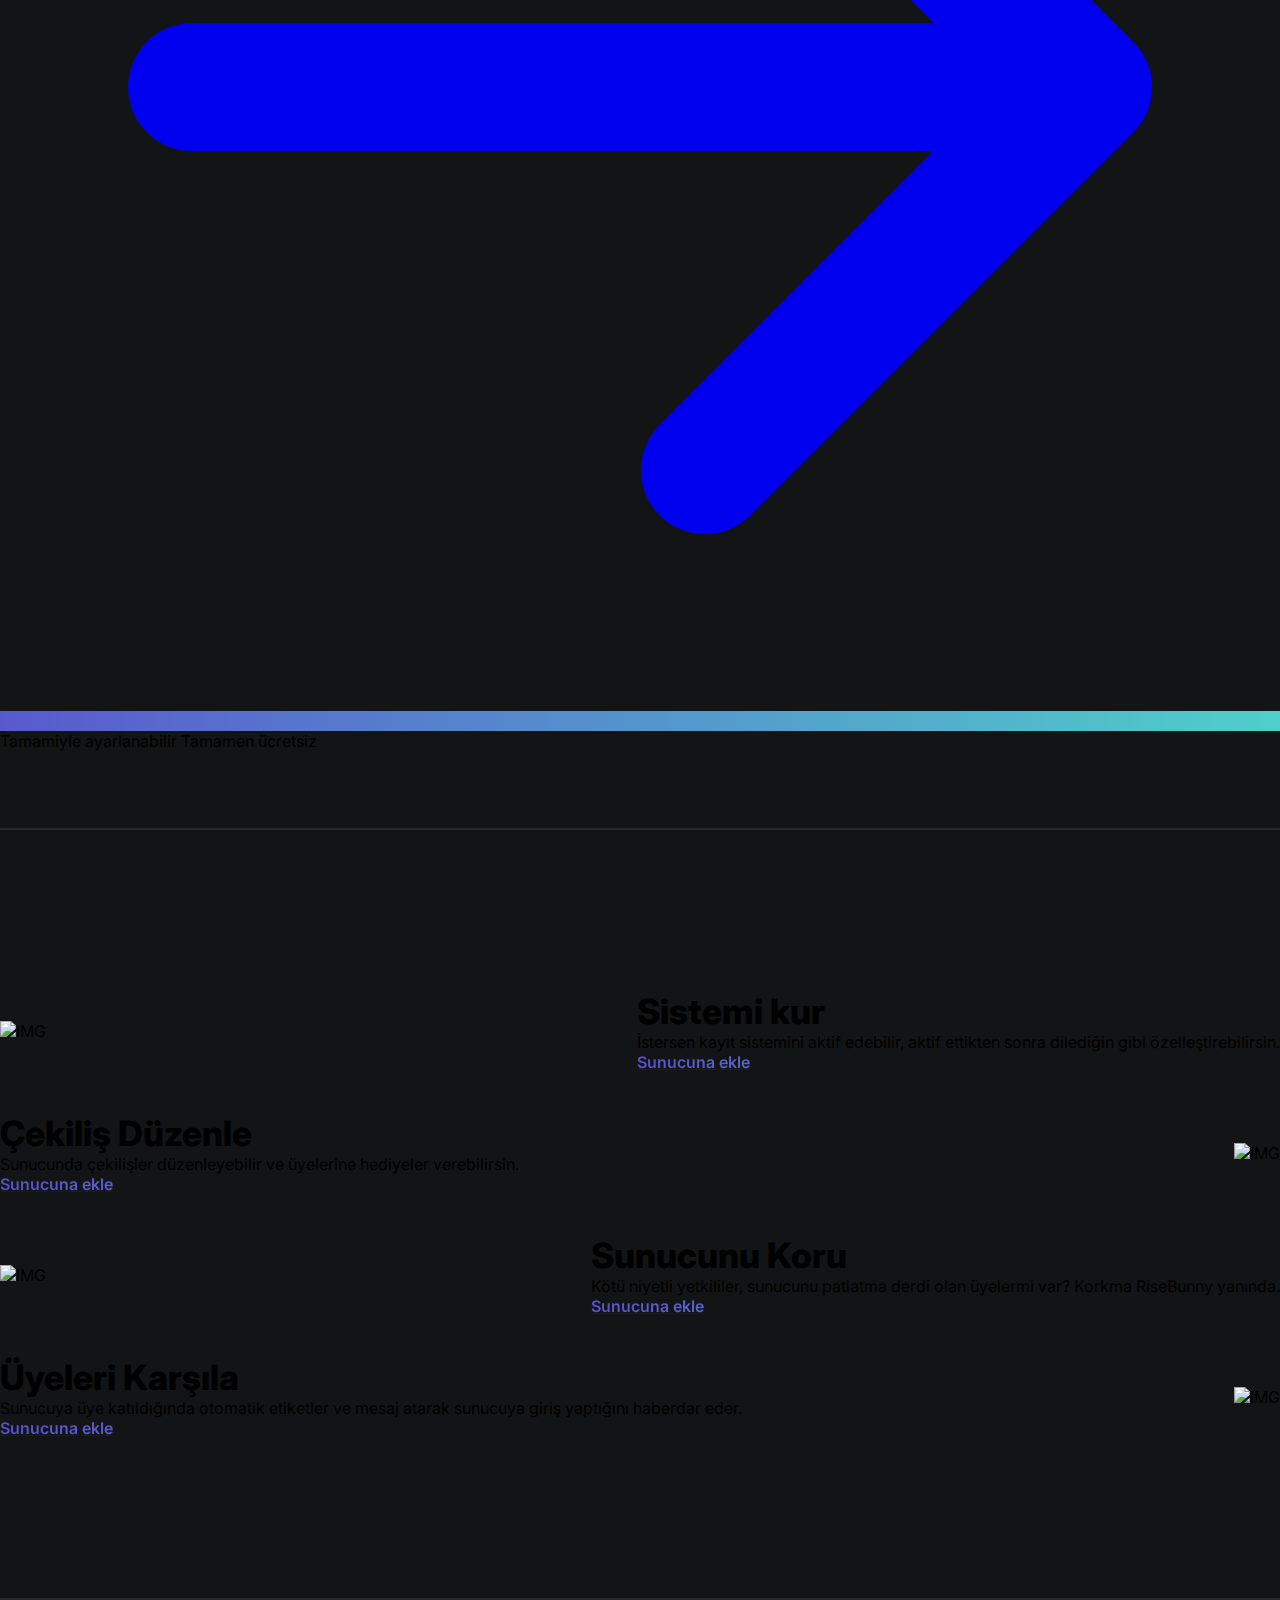
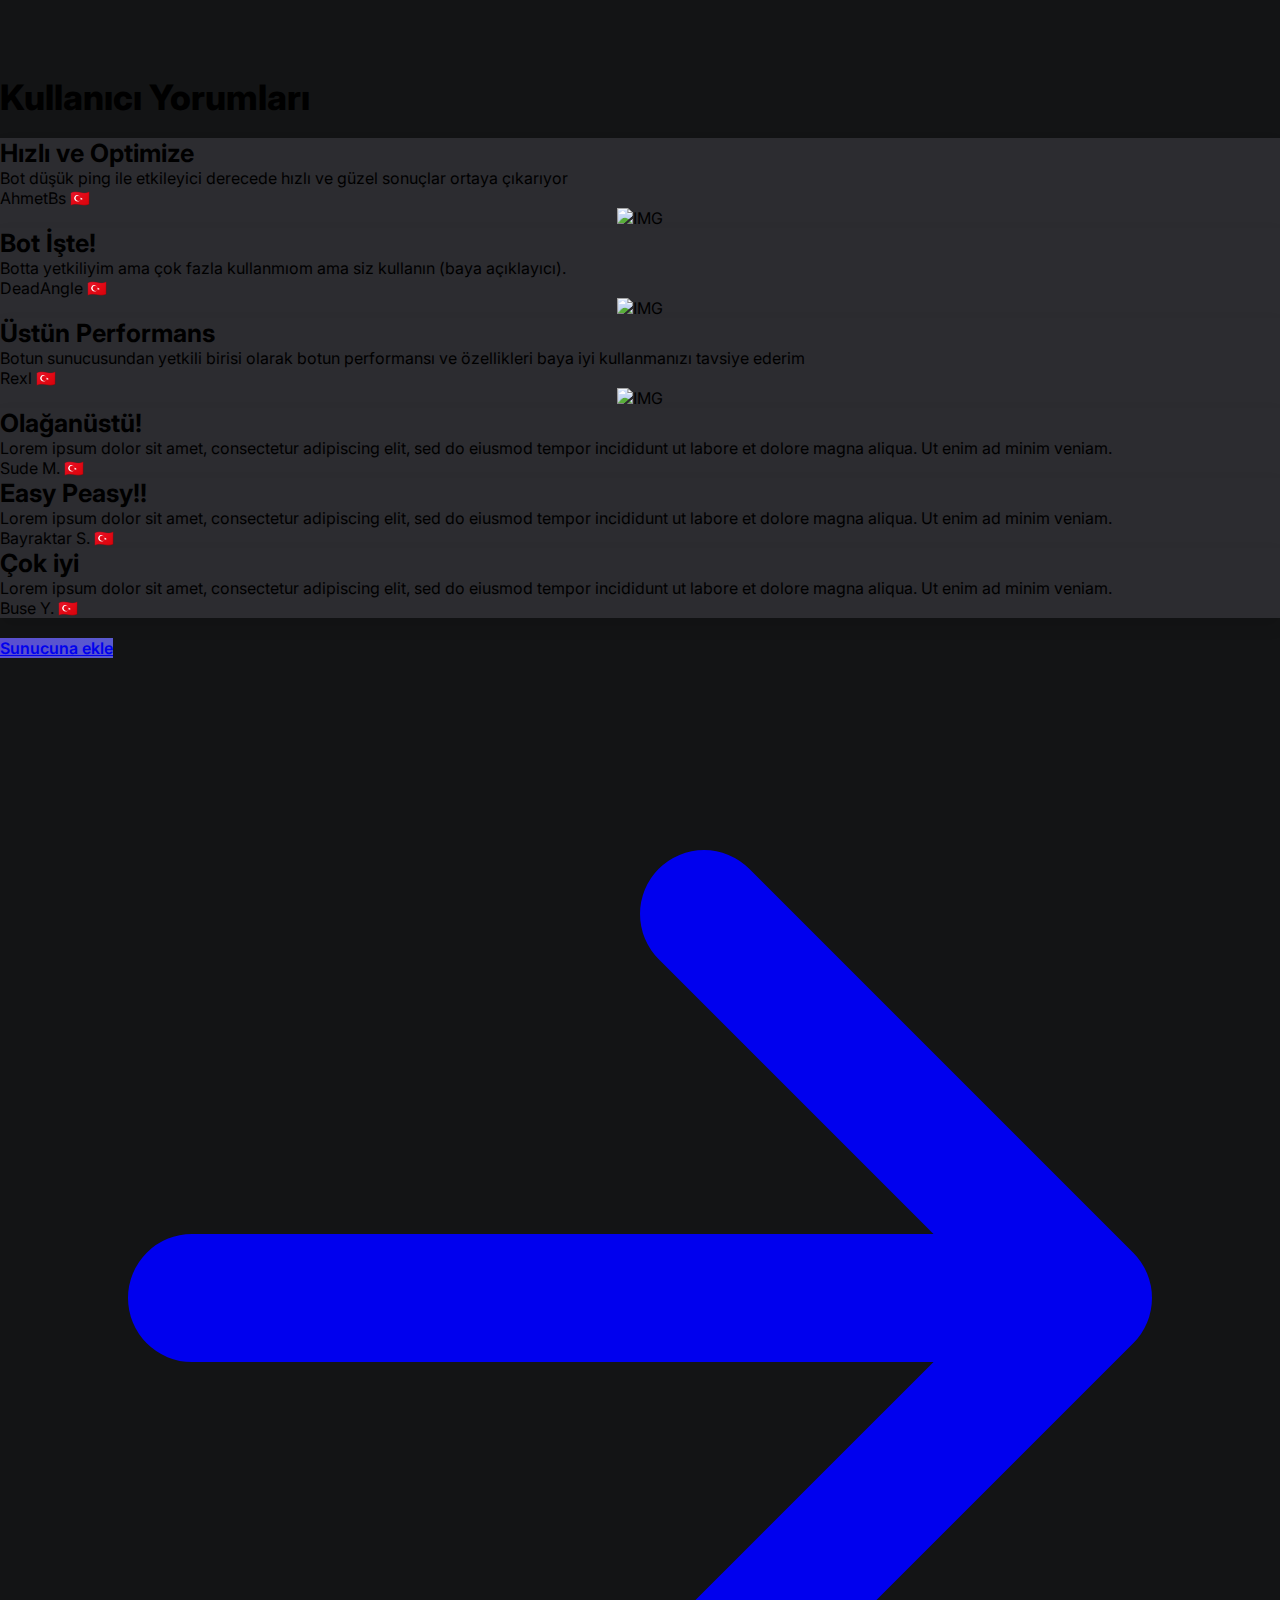
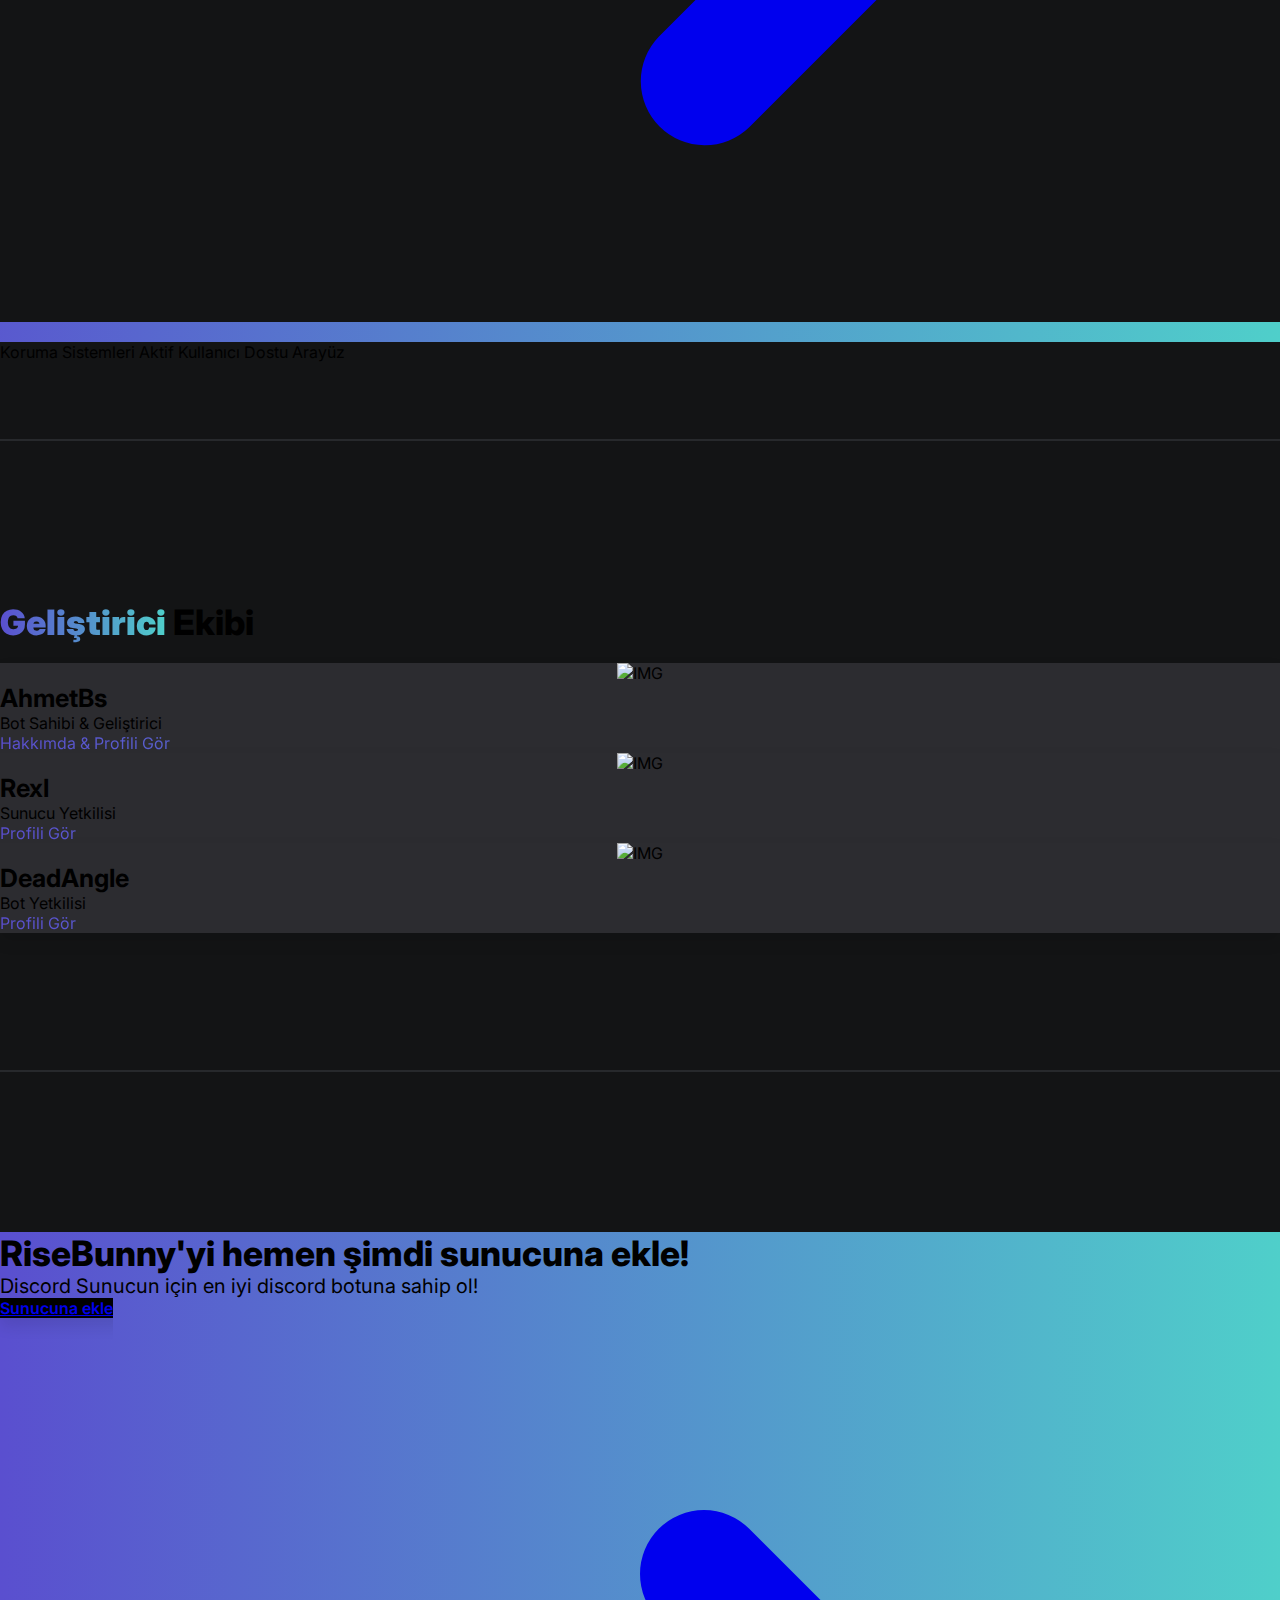
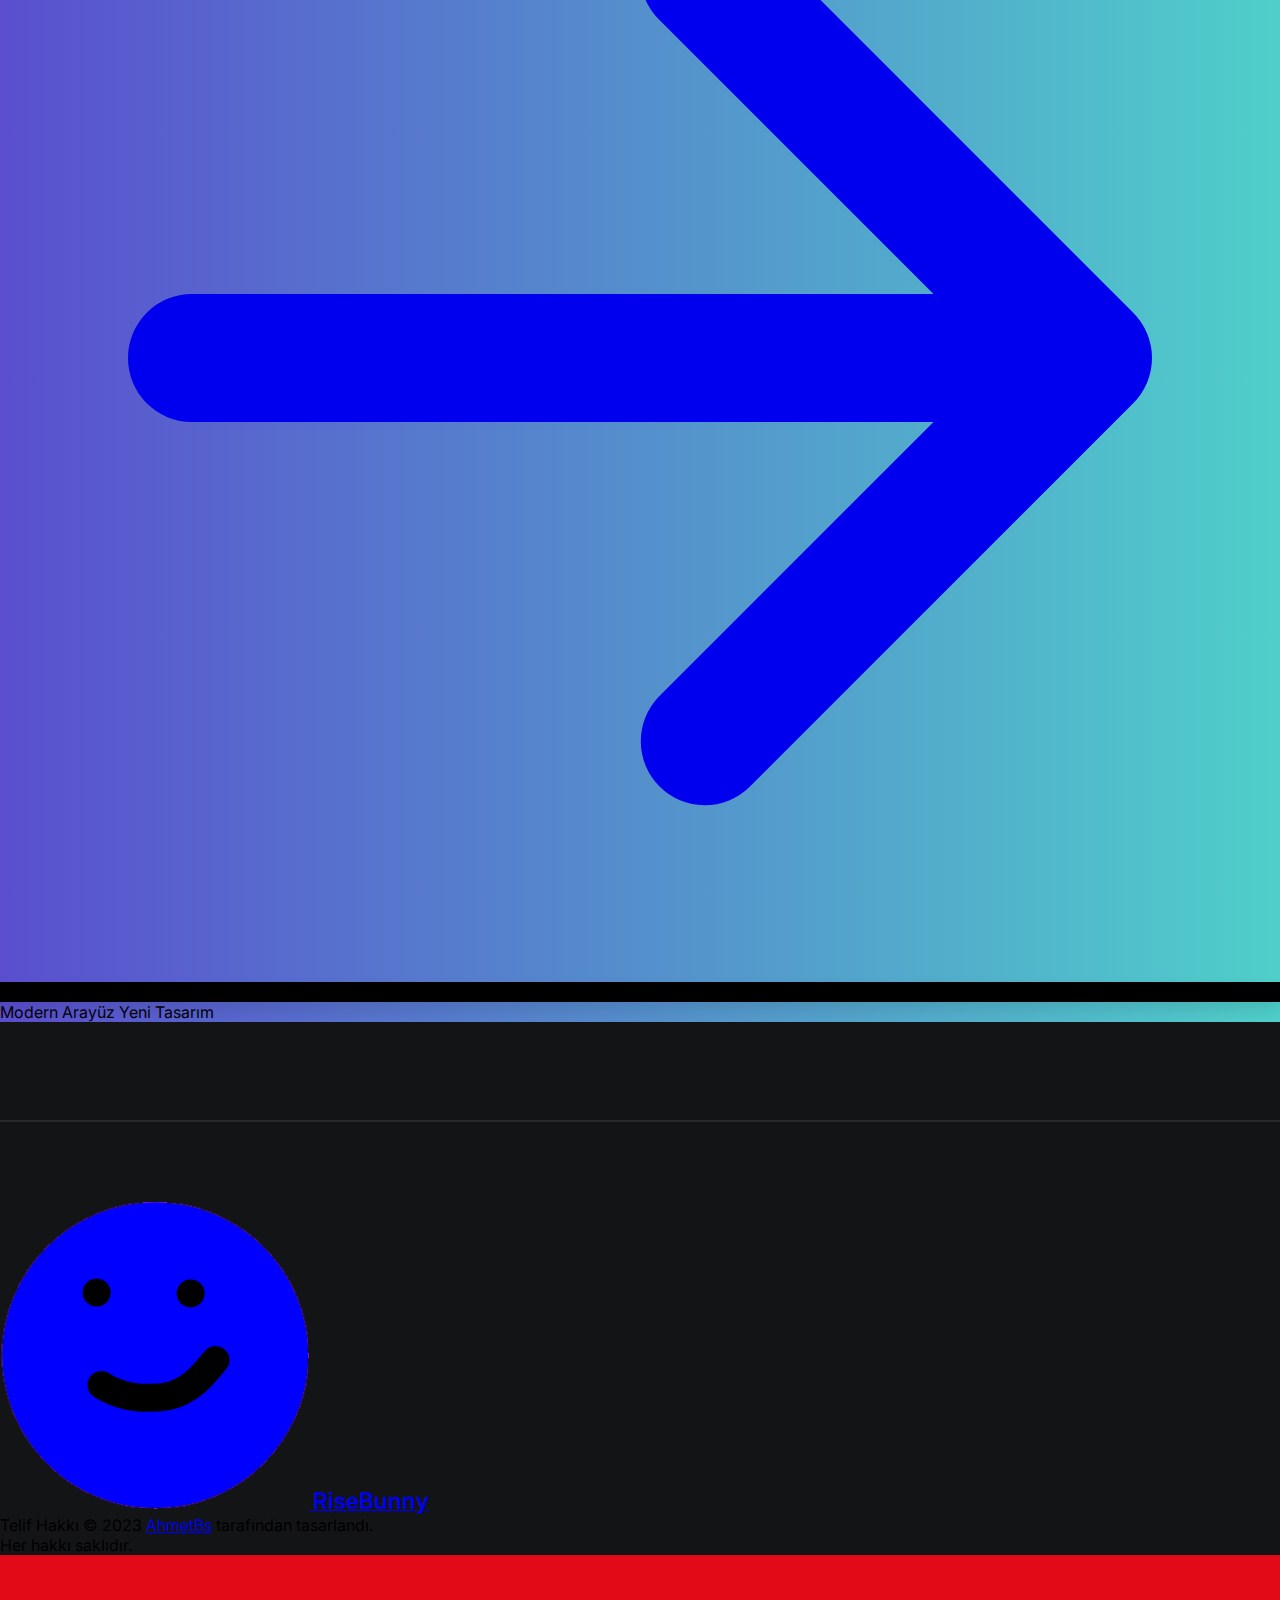
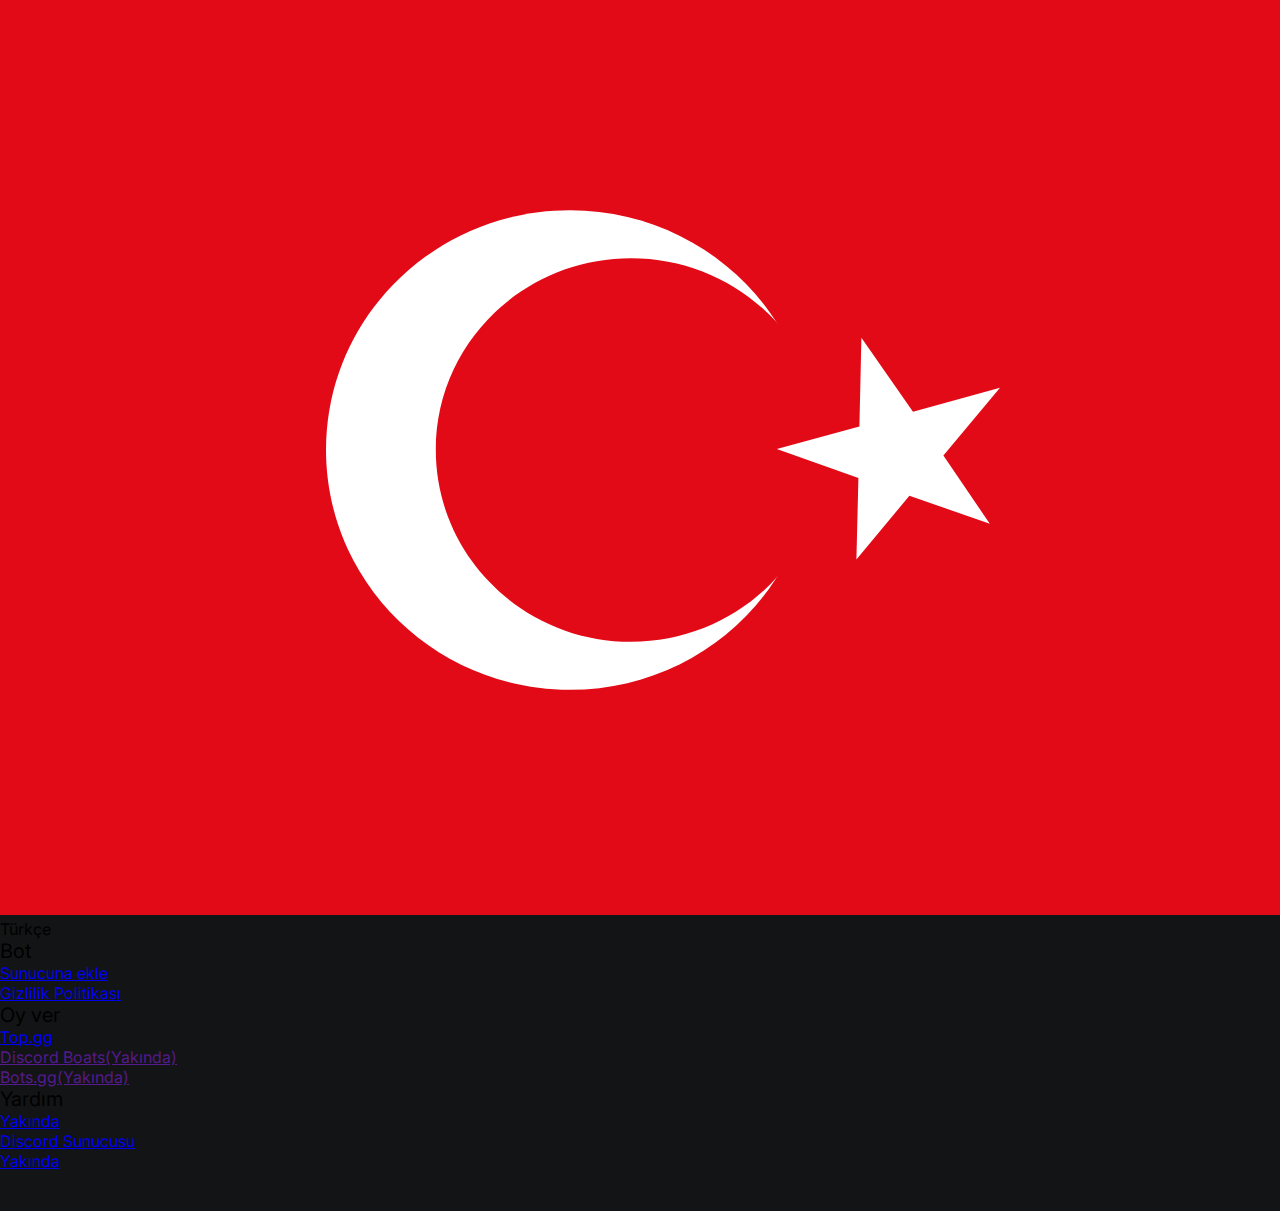
==== commit f741b545: "Update index.html" ====
--- a/index.html
+++ b/index.html
@@ -194,7 +194,7 @@
             <br>
             <div class="sectionGrid mt-8 mb-8">
                 <div class="sectionGridItem">
-                    <img src="https://media.discordapp.net/attachments/1118567518454423593/1191278580206927975/Screenshot_20240101-1015102.png?ex=65a4dba2&is=659266a2&hm=49fa41d10966e187f02eac4f7d2847830b86c6f178804bfab9b995a11fc18d6b&" draggable="false" alt="IMG" width="500">
+                    <img src="https://media.discordapp.net/attachments/1192950793809170493/1290398187198218261/fun.jpg?ex=6735a9b6&is=67345836&hm=e8ce0553223b67507379400fe187ada17186d54fcf821cf352c4d4ef6ccfc43d&" draggable="false" alt="IMG" width="500">
                 </div>
                 <div class="sectionGridItem sectionGridItemRight">
                     <p class="extraBoldText text-white opacity-90">Sistemi kur</p>
@@ -210,23 +210,22 @@
             <br>
             <div class="sectionGrid mt-8 mb-8">
                 <div class="sectionGridItem">
-                    <p class="extraBoldText text-white opacity-90">Sunucu Kur</p>
-                    <p class="smallText text-white opacity-80 mt-4">Hazır bir sunucu kurmaya 
-                        ne dersin ozaman r!sunucukur komutu tam sana göre.</p>
+                    <p class="extraBoldText text-white opacity-90">Çekiliş Düzenle</p>
+                    <p class="smallText text-white opacity-80 mt-4">Sunucunda çekilişler düzenleyebilir ve üyelerine hediyeler verebilirsin.</p>
                     <a href="/invite" target="_blank">
                         <p class="smallTextBold gradientColor gradientUnderline mt-3">Sunucuna ekle <i
                                 class="fa-regular fa-arrow-right"></i></p>
                     </a>
                 </div>
                 <div class="sectionGridItem sectionGridItemRight">
-                    <img src="https://media.discordapp.net/attachments/1118567518454423593/1191278183723565157/Screenshot_20230815-2318192.png?ex=65a4db43&is=65926643&hm=4ea0b4f6a9d836e519a66beb6a96763eff449869fbf51a45117ad9cc020e66d2&" draggable="false" alt="IMG" width="500">
+                    <img src="https://media.discordapp.net/attachments/1192950793809170493/1290398186380197958/image.jpg?ex=6735a9b6&is=67345836&hm=443ad99768664455c04058e4ea218b4eafee907c96a4fae820846db7975d8af1&" draggable="false" alt="IMG" width="500">
                 </div>
             </div>
             <br>
             <br>
             <div class="sectionGrid mt-8 mb-8">
                 <div class="sectionGridItem">
-                    <img src="https://media.discordapp.net/attachments/1118567518454423593/1191278183455145984/Screenshot_20230815-2305022.png?ex=65a4db43&is=65926643&hm=5853aa43916cb7cd22e26953846f036f4e21526a12b5435bff7dfd552a103435&" draggable="false" alt="IMG" width="500">
+                    <img src="https://media.discordapp.net/attachments/1192950793809170493/1290398187198218261/fun.jpg?ex=6735a9b6&is=67345836&hm=e8ce0553223b67507379400fe187ada17186d54fcf821cf352c4d4ef6ccfc43d&" draggable="false" alt="IMG" width="500">
                 </div>
                 <div class="sectionGridItem sectionGridItemRight">
                     <p class="extraBoldText text-white opacity-90">Sunucunu Koru</p>
@@ -254,7 +253,7 @@
 
                 </div>
                 <div class="sectionGridItem sectionGridItemRight">
-                    <img src="https://media.discordapp.net/attachments/1118567518454423593/1191280270586945596/Screenshot_20240101-1021572.png?ex=65a4dd35&is=65926835&hm=11fafd336b4e18268ac6bc9709e430aea3d40d927881c4faa84a6264ceaf6a2d&" draggable="false" alt="IMG" width="500">
+                    <img src="https://media.discordapp.net/attachments/1192950793809170493/1306206955655925761/Picsart_23-10-06_18-35-16-015.jpg?ex=6735d386&is=67348206&hm=7341a09de109b774818b63f6d57cb99c667687273cd1fc8153638f052070e770&" draggable="false" alt="IMG" width="500">
                 </div>
             </div>
             <br>
@@ -286,7 +285,7 @@
                             <p class="boldText text-white opacity-90 mt-3"><b>Hızlı ve Optimize</b></p>
                             <p class="smallText text-white opacity-80 mt-3">Bot düşük ping ile etkileyici derecede hızlı ve güzel sonuçlar ortaya çıkarıyor</p>
                             <p class="smallText text-white opacity-80 mt-8">AhmetBs 🇹🇷</p>
-                            <center><img src="https://cdn.discordapp.com/avatars/985126554306773063/1df58afaef0abedeac8272cda1289899.webp?" draggable="false" alt="IMG" style="width: 100%">
+                            <center><img src="https://media.discordapp.net/attachments/1192950793809170493/1306208117419409478/Screenshot_20241001-230654.png?ex=6735d49b&is=6734831b&hm=cb3cb1f2209f4d3a66304a0d3329782149be1c95e04222dc39ba53e5e6a8dade&" draggable="false" alt="IMG" style="width: 100%">
                         </div>
                     </div>
                     <div class="cardWBg rounded-xl h-full">
@@ -299,7 +298,7 @@
                             <p class="boldText text-white opacity-90 mt-3"><b>Bot İşte!</b></p>
                             <p class="smallText text-white opacity-80 mt-3">Botta yetkiliyim ama çok fazla kullanmıom ama siz kullanın (baya açıklayıcı).</p>
                             <p class="smallText text-white opacity-80 mt-8">DeadAngle 🇹🇷</p>
-                            <center><img src="https://media.discordapp.net/attachments/1189183015419658261/1191323282515972136/IMG_20230602_001001_201.jpg?ex=65a50544&is=65929044&hm=483469dfe02d4318f6fd0525cb6117997881edb04b185e5d0ff55e3698903bfc&" draggable="false" alt="IMG" style="width: 100%">
+                            <center><img src="https://media.discordapp.net/attachments/1192950793809170493/1306208464145743962/1686818798591.png?ex=6735d4ee&is=6734836e&hm=21b5664123faf8d278d5a476c4efe591a40e3a4aa7f4e3caf2d25fe4ab8a48b6&" draggable="false" alt="IMG" style="width: 100%">
                         </div>
                     </div>
                     <div class="cardWBg rounded-xl h-full">
@@ -398,7 +397,7 @@
                 <div class="grid grid-cols-1 gap-8 sm:gird-cols-1 md:grid-cols-3">
                     <div class="cardWBg rounded-xl h-full">
                         <div class="p-6 items-center overflow-hidden mt-5 mb-5">
-                            <center><img src="https://cdn.discordapp.com/avatars/985126554306773063/1df58afaef0abedeac8272cda1289899.webp?" draggable="false" alt="IMG" style="width: 100%">
+                            <center><img src="https://media.discordapp.net/attachments/1192950793809170493/1306208117419409478/Screenshot_20241001-230654.png?ex=6735d49b&is=6734831b&hm=cb3cb1f2209f4d3a66304a0d3329782149be1c95e04222dc39ba53e5e6a8dade&" draggable="false" alt="IMG" style="width: 100%">
                             </center>
                             <p class="boldText text-white opacity-90 mt-5"><b>AhmetBs</b></p>
                             <p class="smallText text-white opacity-80 mt-3">Bot Sahibi & Geliştirici</p>
@@ -419,7 +418,7 @@
                     </div>
                     <div class="cardWBg rounded-xl h-full">
                         <div class="p-6 items-center overflow-hidden mt-5 mb-5">
-                            <center><img src="https://media.discordapp.net/attachments/1189183015419658261/1191323282515972136/IMG_20230602_001001_201.jpg?ex=65a50544&is=65929044&hm=483469dfe02d4318f6fd0525cb6117997881edb04b185e5d0ff55e3698903bfc&" draggable="false" alt="IMG" style="width: 100%">
+                            <center><img src="https://media.discordapp.net/attachments/1192950793809170493/1306208464145743962/1686818798591.png?ex=6735d4ee&is=6734836e&hm=21b5664123faf8d278d5a476c4efe591a40e3a4aa7f4e3caf2d25fe4ab8a48b6&" draggable="false" alt="IMG" style="width: 100%">
                             </center>
                             <p class="boldText text-white opacity-90 mt-5"><b>DeadAngle</b></p>
                             <p class="smallText text-white opacity-80 mt-3">Bot Yetkilisi</p>
